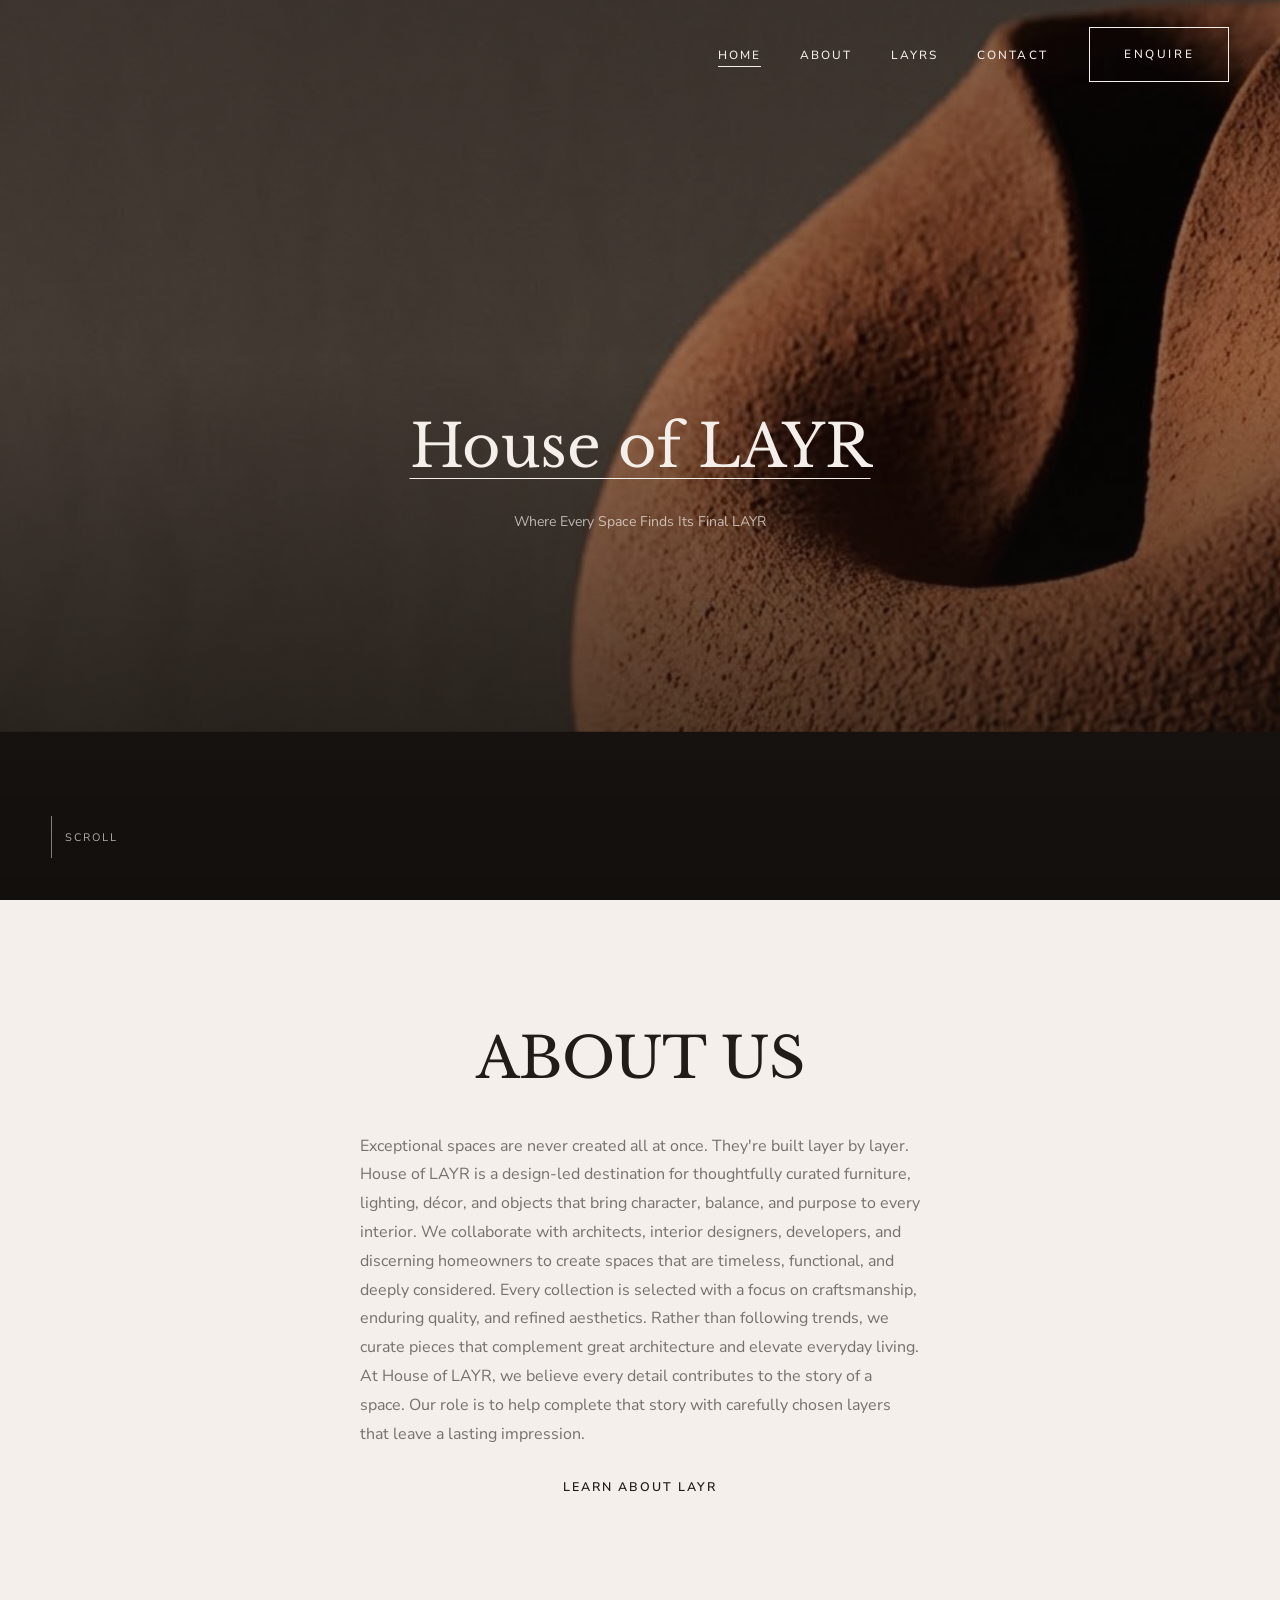
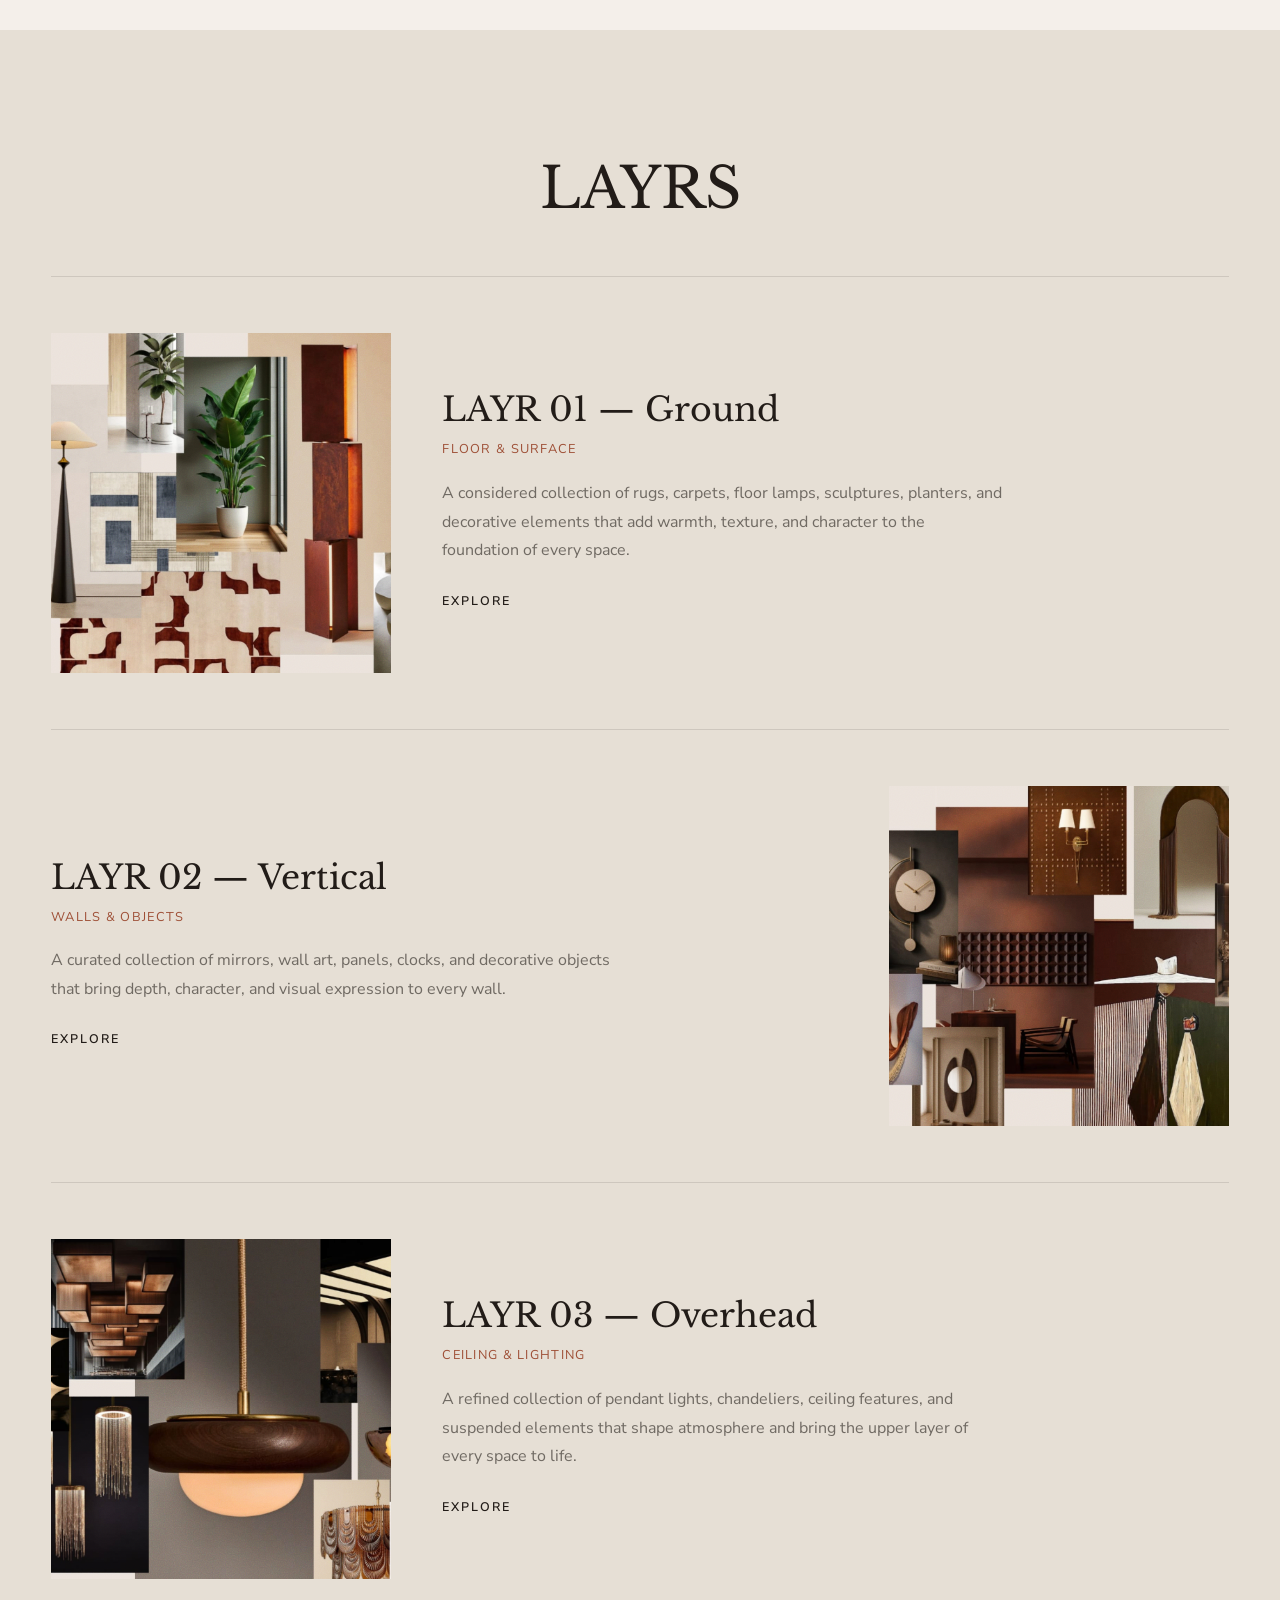
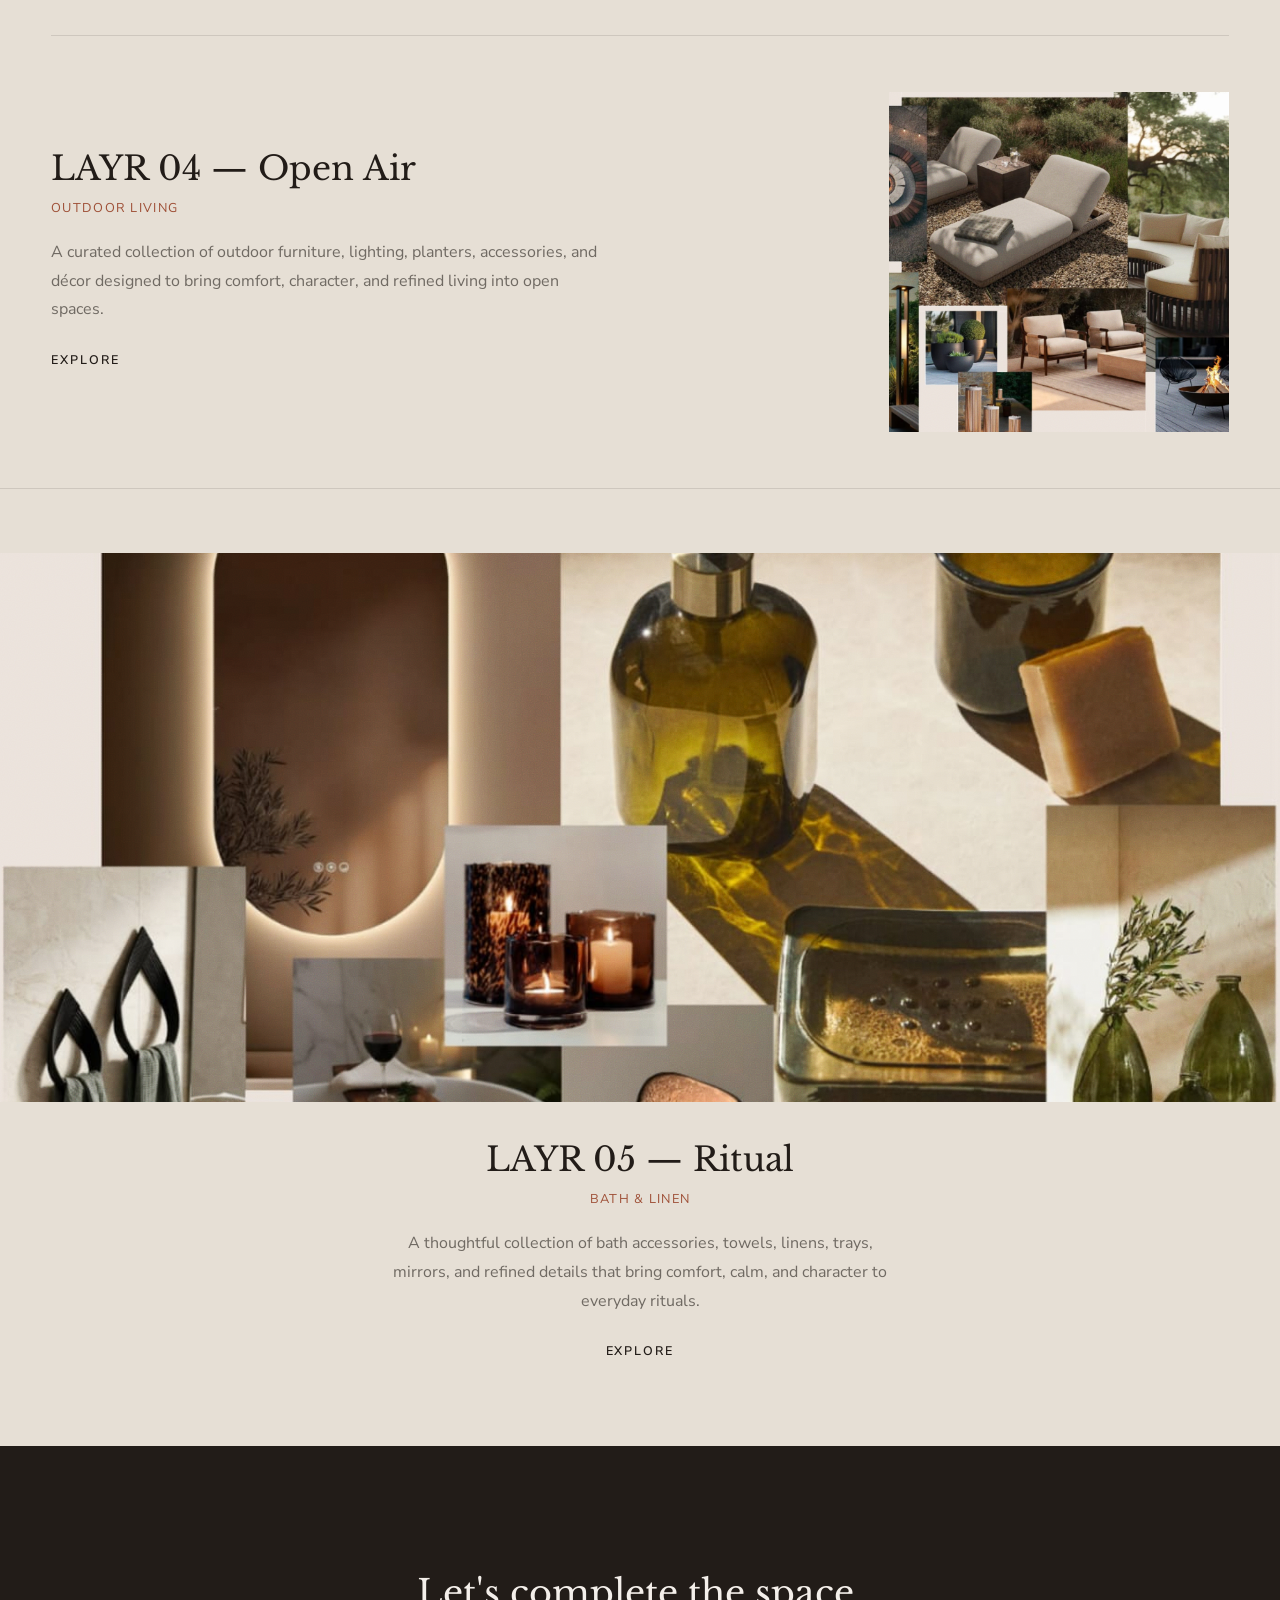
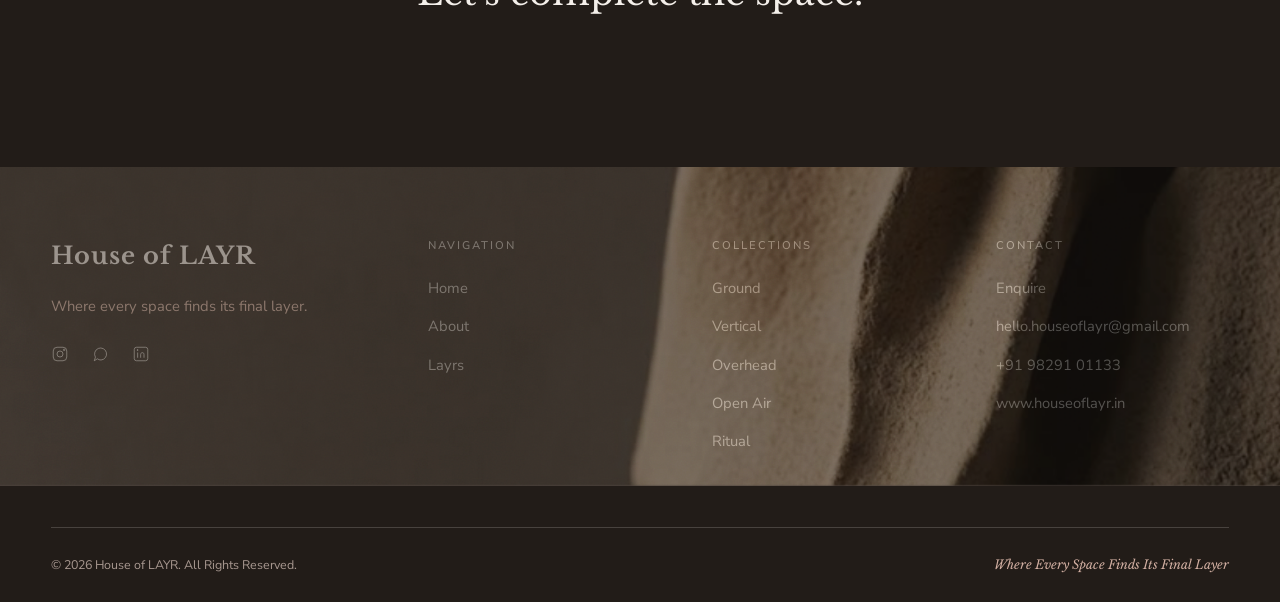
==== index.html @ 6730b27e "Add background photo to the closing CTA, shrink its heading Sets the new vase photo (closing.jpg) as" ====
<!doctype html>
<html lang="en">
<head>
<meta charset="UTF-8">
<meta name="viewport" content="width=device-width, initial-scale=1.0">
<title>House of LAYR — Where Every Space Finds Its Final Layer</title>
<meta name="description" content="House of LAYR is a design-led curation partner for architects, interior designers, developers and homeowners — curating furniture, lighting, décor and objects across five spatial layers.">
<link rel="icon" href="data:image/svg+xml,%3Csvg xmlns='http://www.w3.org/2000/svg' viewBox='0 0 32 32'%3E%3Crect width='32' height='32' fill='%23221C18'/%3E%3Ctext x='16' y='22' font-family='Georgia,serif' font-size='18' fill='%23F4EFEA' text-anchor='middle'%3EL%3C/text%3E%3C/svg%3E">
<link rel="stylesheet" href="css/style.css">
</head>
<body class="preloading">

<!-- ============================= PRELOADER ============================= -->
<div class="preloader" aria-hidden="true">
  <span class="preloader__brand">House of LAYR</span>
</div>

<!-- ============================= HEADER ============================= -->
<header class="site-header theme-on-dark">
  <div class="wrap">
    <nav class="nav-main">
      <ul class="nav-links">
        <li><a href="index.html" class="is-active">Home</a></li>
        <li><a href="about.html">About</a></li>
        <li><a href="collections.html">Layrs</a></li>
        <li><a href="contact.html">Contact</a></li>
      </ul>
      <div class="nav-cta">
        <a href="contact.html" class="btn btn--dark"><span>Enquire</span></a>
        <button class="hamburger" aria-label="Open menu" aria-expanded="false">
          <span></span><span></span><span></span>
        </button>
      </div>
    </nav>
  </div>
</header>

<!-- ============================= MOBILE NAV ============================= -->
<div class="mobile-nav">
  <div class="wrap">
    <a href="index.html" class="brand">House of LAYR</a>
    <button class="hamburger mobile-nav__close" aria-label="Close menu"><span style="transform:rotate(45deg) translate(2px,2px)"></span><span style="transform:rotate(-45deg) translate(2px,-2px)"></span></button>
  </div>
  <nav class="mobile-nav__links">
    <a href="index.html">Home</a>
    <a href="about.html">About</a>
    <a href="collections.html">Layrs</a>
    <a href="contact.html">Contact</a>
  </nav>
  <div class="mobile-nav__foot">
    <a href="contact.html" class="btn btn--light"><span>Enquire</span></a>
    <p class="mobile-nav__meta">hello.houseoflayr@gmail.com<br>+91 98291 01133</p>
  </div>
</div>

<main>

  <!-- ============================= HERO ============================= -->
  <section class="hero" style="position:relative;min-height:100vh;display:flex;align-items:center;overflow:hidden;background:var(--charcoal);">
    <div class="media tone-hero" data-parallax="0.15" style="position:absolute;inset:0;">
      <div class="media__surface" style="background-image:url('img/hero.jpg');background-size:cover;background-position:center top;"></div>
      <div class="media__grain"></div>
    </div>
    <div style="position:absolute;inset:0;background:linear-gradient(180deg,rgba(15,12,10,.35) 0%,rgba(15,12,10,.25) 40%,rgba(15,12,10,.78) 100%);"></div>

    <div class="wrap" style="position:relative;z-index:2;padding-top:7rem;padding-bottom:4rem;width:100%;text-align:center;">
      <h1 class="reveal" style="color:var(--ivory);max-width:20ch;margin-left:auto;margin-right:auto;text-decoration:underline;text-underline-offset:.18em;text-decoration-thickness:1px;">House of LAYR</h1>
      <p class="lede reveal hero-tagline" style="color:var(--ivory-70);margin-top:2rem;margin-left:auto;margin-right:auto;">Where Every Space Finds Its Final LAYR</p>
    </div>

    <div class="scroll-cue"><span class="scroll-cue__line"></span>Scroll</div>
  </section>

  <!-- ============================= INTRODUCTION ============================= -->
  <section class="section">
    <div class="wrap">
      <h2 class="reveal center" style="margin-bottom:2.6rem;">ABOUT US</h2>
      <div class="max-56 mx-auto">
        <p class="reveal">Exceptional spaces are never created all at once. They're built layer by layer. House of LAYR is a design-led destination for thoughtfully curated furniture, lighting, décor, and objects that bring character, balance, and purpose to every interior. We collaborate with architects, interior designers, developers, and discerning homeowners to create spaces that are timeless, functional, and deeply considered. Every collection is selected with a focus on craftsmanship, enduring quality, and refined aesthetics. Rather than following trends, we curate pieces that complement great architecture and elevate everyday living. At House of LAYR, we believe every detail contributes to the story of a space. Our role is to help complete that story with carefully chosen layers that leave a lasting impression.</p>
        <div class="reveal center" style="margin-top:1.6rem;">
          <a href="about.html" class="text-link">Learn About LAYR</a>
        </div>
      </div>
    </div>
  </section>

  <!-- ============================= THE LAYR SYSTEM ============================= -->
  <section class="section section--beige" style="padding-bottom:0;">
    <div class="wrap">
      <h2 class="reveal center" style="margin-bottom:3.5rem;">LAYRS</h2>

      <a href="collections.html#ground" class="layr-row reveal" style="display:grid;">
        <div class="layr-row__media">
          <div class="media ratio-1-1"><div class="media__surface" style="background-image:url('img/layr1.jpeg');background-size:cover;background-position:center;"></div><div class="media__grain"></div></div>
        </div>
        <div class="layr-row__content">
          <h3>LAYR 01 — Ground</h3>
          <p style="margin-top:.5rem;font-size:.8rem;letter-spacing:.1em;text-transform:uppercase;color:var(--clay-deep);">Floor &amp; Surface</p>
          <p class="max-56" style="margin-top:1.1rem;">A considered collection of rugs, carpets, floor lamps, sculptures, planters, and decorative elements that add warmth, texture, and character to the foundation of every space.</p>
          <span class="text-link" style="margin-top:1.6rem;width:fit-content;">Explore</span>
        </div>
      </a>

      <a href="collections.html#vertical" class="layr-row layr-row--reverse reveal" style="display:grid;">
        <div class="layr-row__media">
          <div class="media ratio-1-1"><div class="media__surface" style="background-image:url('img/layr2.jpeg');background-size:cover;background-position:center;"></div><div class="media__grain"></div></div>
        </div>
        <div class="layr-row__content">
          <h3>LAYR 02 — Vertical</h3>
          <p style="margin-top:.5rem;font-size:.8rem;letter-spacing:.1em;text-transform:uppercase;color:var(--clay-deep);">Walls &amp; Objects</p>
          <p class="max-56" style="margin-top:1.1rem;">A curated collection of mirrors, wall art, panels, clocks, and decorative objects that bring depth, character, and visual expression to every wall.</p>
          <span class="text-link" style="margin-top:1.6rem;width:fit-content;">Explore</span>
        </div>
      </a>

      <a href="collections.html#overhead" class="layr-row reveal" style="display:grid;">
        <div class="layr-row__media">
          <div class="media ratio-1-1"><div class="media__surface" style="background-image:url('img/layr3.jpeg');background-size:cover;background-position:center;"></div><div class="media__grain"></div></div>
        </div>
        <div class="layr-row__content">
          <h3>LAYR 03 — Overhead</h3>
          <p style="margin-top:.5rem;font-size:.8rem;letter-spacing:.1em;text-transform:uppercase;color:var(--clay-deep);">Ceiling &amp; Lighting</p>
          <p class="max-56" style="margin-top:1.1rem;">A refined collection of pendant lights, chandeliers, ceiling features, and suspended elements that shape atmosphere and bring the upper layer of every space to life.</p>
          <span class="text-link" style="margin-top:1.6rem;width:fit-content;">Explore</span>
        </div>
      </a>

      <a href="collections.html#openair" class="layr-row layr-row--reverse reveal" style="display:grid;">
        <div class="layr-row__media">
          <div class="media ratio-1-1"><div class="media__surface" style="background-image:url('img/layr4.jpeg');background-size:cover;background-position:center;"></div><div class="media__grain"></div></div>
        </div>
        <div class="layr-row__content">
          <h3>LAYR 04 — Open Air</h3>
          <p style="margin-top:.5rem;font-size:.8rem;letter-spacing:.1em;text-transform:uppercase;color:var(--clay-deep);">Outdoor Living</p>
          <p class="max-56" style="margin-top:1.1rem;">A curated collection of outdoor furniture, lighting, planters, accessories, and décor designed to bring comfort, character, and refined living into open spaces.</p>
          <span class="text-link" style="margin-top:1.6rem;width:fit-content;">Explore</span>
        </div>
      </a>
    </div>

    <div class="wrap" style="padding:4rem 0 5rem;border-top:var(--hairline);">
      <!-- LAYR 05 -->
      <a href="collections.html#ritual" class="reveal" style="display:block;">
        <div class="media ratio-21-9"><div class="media__surface" style="background-image:url('img/layr5.jpeg');background-size:cover;background-position:center;"></div><div class="media__grain"></div></div>
        <div class="center mx-auto" style="max-width:52ch;margin-top:2.4rem;">
          <h3>LAYR 05 — Ritual</h3>
          <p style="margin-top:.5rem;font-size:.8rem;letter-spacing:.1em;text-transform:uppercase;color:var(--clay-deep);">Bath &amp; Linen</p>
          <p style="margin-top:1.1rem;">A thoughtful collection of bath accessories, towels, linens, trays, mirrors, and refined details that bring comfort, calm, and character to everyday rituals.</p>
          <span class="text-link" style="margin-top:1.6rem;display:inline-block;">Explore</span>
        </div>
      </a>
    </div>
  </section>

  <!-- ============================= CLOSING CTA ============================= -->
  <section class="section section--dark" style="text-align:center;">
    <div class="media" data-parallax="0.08" style="position:absolute;inset:0;opacity:.55;"><div class="media__surface" style="background-image:url('img/closing.jpg');background-size:cover;background-position:center;"></div><div class="media__grain"></div></div>
    <div class="wrap" style="position:relative;z-index:1;">
      <h2 class="reveal center mx-auto" style="max-width:18ch;font-size:clamp(1.5rem,2.8vw,2.2rem);">Let's complete the space.</h2>
    </div>
  </section>

</main>

<!-- ============================= FOOTER ============================= -->
<footer class="site-footer">
  <div class="wrap">
    <div class="footer-top">
      <div class="footer-brand">
        <a href="index.html" class="brand">House of LAYR</a>
        <p>Where every space finds its final layer.</p>
        <div class="footer-social" style="margin-top:1.6rem;">
          <a href="https://instagram.com" target="_blank" rel="noopener" aria-label="Instagram" class="icon-link"><svg width="18" height="18" viewBox="0 0 24 24" fill="none" stroke="currentColor" stroke-width="1.3"><rect x="3" y="3" width="18" height="18" rx="5"/><circle cx="12" cy="12" r="4"/><circle cx="17.5" cy="6.5" r="1"/></svg></a>
          <a href="https://wa.me/919829101133" target="_blank" rel="noopener" aria-label="WhatsApp" class="icon-link"><svg width="18" height="18" viewBox="0 0 24 24" fill="none" stroke="currentColor" stroke-width="1.3"><path d="M3 21l1.6-4.8A8 8 0 1112 20a8 8 0 01-4.8-1.6L3 21z"/></svg></a>
          <a href="https://linkedin.com" target="_blank" rel="noopener" aria-label="LinkedIn" class="icon-link"><svg width="18" height="18" viewBox="0 0 24 24" fill="none" stroke="currentColor" stroke-width="1.3"><rect x="3" y="3" width="18" height="18" rx="3"/><line x1="7.5" y1="10" x2="7.5" y2="17"/><circle cx="7.5" cy="6.7" r="0.6" fill="currentColor"/><path d="M11.5 17v-4.2c0-1.6 1-2.6 2.4-2.6 1.4 0 2.1 1 2.1 2.6V17"/></svg></a>
        </div>
      </div>
      <div class="footer-col">
        <h4>Navigation</h4>
        <ul>
          <li><a href="index.html">Home</a></li>
          <li><a href="about.html">About</a></li>
          <li><a href="collections.html">Layrs</a></li>
        </ul>
      </div>
      <div class="footer-col">
        <h4>Collections</h4>
        <ul>
          <li><a href="collections.html#ground">Ground</a></li>
          <li><a href="collections.html#vertical">Vertical</a></li>
          <li><a href="collections.html#overhead">Overhead</a></li>
          <li><a href="collections.html#openair">Open Air</a></li>
          <li><a href="collections.html#ritual">Ritual</a></li>
        </ul>
      </div>
      <div class="footer-col">
        <h4>Contact</h4>
        <ul>
          <li><a href="contact.html">Enquire</a></li>
          <li><a href="mailto:hello.houseoflayr@gmail.com">hello.houseoflayr@gmail.com</a></li>
          <li><a href="tel:+919829101133">+91 98291 01133</a></li>
          <li><a href="https://www.houseoflayr.in" target="_blank" rel="noopener">www.houseoflayr.in</a></li>
        </ul>
      </div>
    </div>
    <div class="footer-bottom">
      <span>© <span data-year></span> House of LAYR. All Rights Reserved.</span>
      <span class="tagline">Where Every Space Finds Its Final Layer</span>
    </div>
  </div>
</footer>

<script src="js/main.js"></script>
</body>
</html>
---- css/style.css ----
/* ==========================================================================
   HOUSE OF LAYR — Design System
   Where Every Space Finds Its Final Layer
   ========================================================================== */

@import url('https://fonts.googleapis.com/css2?family=Libre+Baskerville:ital,wght@0,400;0,700;1,400&family=Nunito+Sans:ital,wght@0,400;0,600;0,700;0,800;1,400&display=swap');

:root{
  /* ---- Brand primitives (House of LAYR palette) ---- */
  --alabaster:    #F4EFEA;  /* Primary Background */
  --parchment:    #E6DFD5;  /* Secondary Background */
  --espresso:     #221C18;  /* Primary Text / Dark Accent */
  --terracotta:   #9E4F36;  /* Primary Brand Accent */
  --chestnut:     #4A2E23;  /* Secondary Brand Accent */
  --olive-accent: #5B5F45;  /* Supporting Accent */

  /* ---- Palette (warm, restrained, editorial) ---- */
  /* Legacy/system tokens mapped onto the brand primitives above */
  --ivory:        var(--alabaster);
  --ivory-deep:   var(--parchment);
  --paper:        var(--parchment);
  --beige:        var(--parchment);
  --sand:         #D2AFA2;
  --stone:        #A89890;
  --olive:        var(--olive-accent);
  --clay:         var(--chestnut);
  --clay-deep:    var(--terracotta);
  --charcoal:     var(--espresso);
  --charcoal-soft:#2C2420;
  --charcoal-06:  rgba(34,28,24,0.06);
  --charcoal-12:  rgba(34,28,24,0.12);
  --charcoal-30:  rgba(34,28,24,0.30);
  --charcoal-60:  rgba(34,28,24,0.60);
  --ivory-70:     rgba(244,239,234,0.70);
  --ivory-40:     rgba(244,239,234,0.40);

  /* ---- Type ---- */
  --font-serif: 'Libre Baskerville', Georgia, 'Iowan Old Style', 'Times New Roman', serif;
  --font-sans: 'Nunito Sans', 'Helvetica Neue', Helvetica, Arial, sans-serif;

  /* ---- Motion ---- */
  --ease: cubic-bezier(.16,.8,.24,1);
  --ease-soft: cubic-bezier(.4,0,.2,1);
  --dur-s: .4s;
  --dur-m: .8s;
  --dur-l: 1.3s;

  /* ---- Layout ---- */
  --container: 1440px;
  --gutter: clamp(1.5rem, 4vw, 4rem);
  --section-pad: clamp(5.5rem, 10vw, 11rem);
  --hairline: 1px solid var(--charcoal-12);
  --hairline-light: 1px solid rgba(244,239,234,0.18);
}

/* ---------------------------------------------------------------------- */
/* Reset                                                                   */
/* ---------------------------------------------------------------------- */
*, *::before, *::after{ box-sizing: border-box; }
html{ scroll-behavior: smooth; }
@media (prefers-reduced-motion: reduce){
  html{ scroll-behavior: auto; }
  *, *::before, *::after{ animation-duration: .01ms !important; animation-iteration-count: 1 !important; transition-duration: .01ms !important; scroll-behavior: auto !important; }
}
body, h1, h2, h3, h4, p, figure, blockquote{ margin: 0; }
ul, ol{ margin: 0; padding: 0; list-style: none; }
img, svg{ display: block; max-width: 100%; }
a{ color: inherit; text-decoration: none; }
button{ font: inherit; color: inherit; background: none; border: none; cursor: pointer; }
input, textarea, select{ font: inherit; color: inherit; }
h1,h2,h3,h4{ font-weight: 400; }

body{
  font-family: var(--font-sans);
  background: var(--ivory);
  color: var(--charcoal);
  font-size: 16px;
  line-height: 1.6;
  -webkit-font-smoothing: antialiased;
  -moz-osx-font-smoothing: grayscale;
  overflow-x: hidden;
}

/* ---------------------------------------------------------------------- */
/* Typography                                                              */
/* ---------------------------------------------------------------------- */
h1, .h1{
  font-family: var(--font-serif);
  font-weight: 400;
  font-size: clamp(2.25rem, 4.6vw, 4.4rem);
  line-height: 1.08;
  letter-spacing: 0;
}
h2, .h2{
  font-family: var(--font-serif);
  font-weight: 400;
  font-size: clamp(2.1rem, 4.4vw, 3.6rem);
  line-height: 1.1;
  letter-spacing: 0;
}
h3, .h3{
  font-family: var(--font-serif);
  font-weight: 400;
  font-size: clamp(1.5rem, 2.6vw, 2.1rem);
  line-height: 1.2;
}
h4, .h4{
  font-family: var(--font-sans);
  font-weight: 500;
  font-size: 1rem;
  letter-spacing: 0.06em;
  text-transform: uppercase;
}
p{ font-size: 1rem; line-height: 1.8; color: var(--charcoal-60); }
.lede{ font-size: clamp(1.1rem, 1.6vw, 1.4rem); line-height: 1.65; color: var(--charcoal-60); font-weight: 400; }
.hero-tagline{ font-size: clamp(.8rem, 1.6vw, 1.05rem); white-space: nowrap; }
.serif-italic{ font-family: var(--font-serif); font-style: italic; font-weight: 400; }

.eyebrow{
  display: inline-flex;
  align-items: center;
  gap: 0.85rem;
  font-family: var(--font-sans);
  font-size: 0.72rem;
  font-weight: 500;
  letter-spacing: 0.28em;
  text-transform: uppercase;
  color: var(--clay-deep);
}
.eyebrow::before{
  content: '';
  width: 28px;
  height: 1px;
  background: currentColor;
  display: inline-block;
}
.eyebrow--light{ color: var(--sand); }

.index-num{
  font-family: var(--font-serif);
  font-style: italic;
  font-size: 1.05rem;
  color: var(--stone);
}

/* ---------------------------------------------------------------------- */
/* Layout utilities                                                        */
/* ---------------------------------------------------------------------- */
.wrap{ max-width: var(--container); margin: 0 auto; padding-left: var(--gutter); padding-right: var(--gutter); }
.section{ padding-top: var(--section-pad); padding-bottom: var(--section-pad); position: relative; }
.section--tight{ padding-top: calc(var(--section-pad) * .55); padding-bottom: calc(var(--section-pad) * .55); }
.section--dark{ background: var(--charcoal); color: var(--ivory-70); }
.section--dark h1, .section--dark h2, .section--dark h3{ color: var(--ivory); }
.section--beige{ background: var(--ivory-deep); }
.hairline{ border-top: var(--hairline); }
.hairline-light{ border-top: var(--hairline-light); }

.grid{ display: grid; gap: var(--gutter); }
.grid-2{ grid-template-columns: repeat(2, 1fr); }
.grid-3{ grid-template-columns: repeat(3, 1fr); }
.grid-4{ grid-template-columns: repeat(4, 1fr); }
.grid-12{ grid-template-columns: repeat(12, 1fr); }

.intro-grid{ display: grid; grid-template-columns: 5fr 7fr; gap: var(--gutter); }
.contact-grid{ display: grid; grid-template-columns: 7fr 4fr; gap: clamp(2rem, 6vw, 5rem); }

@media (max-width: 900px){
  .grid-2, .grid-3, .grid-4, .intro-grid{ grid-template-columns: 1fr; }
}
@media (max-width: 1080px){
  .contact-grid{ grid-template-columns: 1fr; }
}
@media (min-width: 901px) and (max-width: 1150px){
  .grid-4{ grid-template-columns: repeat(2, 1fr); row-gap: 3rem; }
}

.center{ text-align: center; }
.max-56{ max-width: 56ch; }
.max-42{ max-width: 42ch; }
.mx-auto{ margin-left: auto; margin-right: auto; }

/* ---------------------------------------------------------------------- */
/* Buttons & Links                                                         */
/* ---------------------------------------------------------------------- */
.btn{
  position: relative;
  display: inline-flex;
  align-items: center;
  gap: 0.85rem;
  padding: 1.05rem 2.1rem;
  font-family: var(--font-sans);
  font-size: 0.74rem;
  font-weight: 500;
  letter-spacing: 0.22em;
  text-transform: uppercase;
  border: 1px solid currentColor;
  overflow: hidden;
  white-space: nowrap;
  transition: color var(--dur-s) var(--ease-soft);
}
.btn::before{
  content: '';
  position: absolute;
  inset: 0;
  background: currentColor;
  transform: translateY(101%);
  transition: transform var(--dur-m) var(--ease);
  z-index: -1;
}
.btn span{ position: relative; z-index: 1; }
.btn svg{ position: relative; z-index: 1; width: 13px; height: 9px; transition: transform var(--dur-s) var(--ease-soft); }
.btn:hover::before{ transform: translateY(0); }
.btn:hover svg{ transform: translateX(4px); }

.btn--dark{ color: var(--charcoal); }
.btn--dark::before{ background: var(--charcoal); }
.btn--dark:hover{ color: var(--ivory); }

.btn--light{ color: var(--ivory); }
.btn--light::before{ background: var(--ivory); }
.btn--light:hover{ color: var(--charcoal); }

.btn--clay{ color: var(--clay-deep); border-color: var(--clay-deep); }
.btn--clay::before{ background: var(--clay-deep); }
.btn--clay:hover{ color: var(--ivory); }

.text-link{
  position: relative;
  display: inline-block;
  font-size: 0.78rem;
  font-weight: 600;
  letter-spacing: 0.16em;
  text-transform: uppercase;
  padding-bottom: 0.35rem;
  background-image: linear-gradient(currentColor, currentColor);
  background-position: 0 100%;
  background-repeat: no-repeat;
  background-size: 0% 1px;
  transition: background-size var(--dur-m) var(--ease);
}
.text-link:hover{ background-size: 100% 1px; }

.icon-link{ display: inline-flex; align-items: center; gap: .6rem; }
.icon-link svg{ transition: transform var(--dur-s) var(--ease-soft); }
.icon-link:hover svg{ transform: translate(3px,-3px); }

/* ---------------------------------------------------------------------- */
/* Navigation                                                               */
/* ---------------------------------------------------------------------- */
.site-header{
  position: fixed;
  top: 0; left: 0; right: 0;
  z-index: 200;
  padding: 1.7rem 0;
  color: var(--charcoal);
  transition: background var(--dur-m) var(--ease-soft), padding var(--dur-m) var(--ease-soft), border-color var(--dur-m) var(--ease-soft), color var(--dur-m) var(--ease-soft);
  border-bottom: 1px solid transparent;
}
.site-header.is-scrolled{
  background: var(--paper);
  padding: 1.1rem 0;
  border-color: var(--charcoal-12);
  color: var(--charcoal);
}
.site-header.theme-on-dark:not(.is-scrolled){ color: var(--ivory); }
.site-header .wrap{ display: flex; align-items: center; justify-content: flex-end; }

.brand{
  font-family: var(--font-serif);
  font-weight: 700;
  font-size: 1.5rem;
  letter-spacing: 0.04em;
  color: inherit;
  display: flex;
  align-items: baseline;
  gap: .5rem;
}

.site-header.theme-on-dark:not(.is-scrolled) .btn--dark{ color: var(--ivory); }
.site-header.theme-on-dark:not(.is-scrolled) .btn--dark::before{ background: var(--ivory); }
.site-header.theme-on-dark:not(.is-scrolled) .btn--dark:hover{ color: var(--charcoal); }

.nav-main{ display: flex; align-items: center; gap: 2.6rem; }
.nav-links{ display: flex; align-items: center; gap: 2.4rem; }
.nav-links a{
  position: relative;
  font-size: 0.74rem;
  font-weight: 500;
  letter-spacing: 0.18em;
  text-transform: uppercase;
  padding-bottom: 4px;
  background-image: linear-gradient(currentColor, currentColor);
  background-position: 0 100%;
  background-repeat: no-repeat;
  background-size: 0% 1px;
  transition: background-size var(--dur-m) var(--ease);
}
.nav-links a:hover, .nav-links a.is-active{ background-size: 100% 1px; }

.nav-cta{ display: flex; align-items: center; gap: 1.6rem; }
.hamburger{ display: none; flex-direction: column; gap: 6px; padding: 6px; }
.hamburger span{ width: 24px; height: 1px; background: currentColor; transition: transform var(--dur-s) var(--ease), opacity var(--dur-s) var(--ease); }

/* Mobile nav overlay */
.mobile-nav{
  position: fixed; inset: 0; z-index: 300;
  background: var(--charcoal);
  color: var(--ivory);
  display: flex; flex-direction: column; justify-content: space-between;
  padding: 1.7rem 0 2.5rem;
  transform: translateY(-100%);
  visibility: hidden;
  opacity: 0;
  pointer-events: none;
  transition: transform .65s var(--ease), visibility 0s linear .65s, opacity .3s linear .35s;
}
.mobile-nav.is-open{
  transform: translateY(0);
  visibility: visible;
  opacity: 1;
  pointer-events: auto;
  transition: transform .65s var(--ease), visibility 0s linear 0s, opacity .3s linear 0s;
}
.mobile-nav .wrap{ display:flex; align-items:center; justify-content:space-between; width: 100%; }
.mobile-nav__links{ display: flex; flex-direction: column; gap: 1.1rem; padding: 0 var(--gutter); margin-top: 2rem; }
.mobile-nav__links a{ font-family: var(--font-serif); font-size: clamp(2.2rem, 9vw, 3rem); color: var(--ivory); opacity: 0; transform: translateY(16px); transition: opacity .6s var(--ease), transform .6s var(--ease); }
.mobile-nav.is-open .mobile-nav__links a{ opacity: 1; transform: translateY(0); }
.mobile-nav__links a:nth-child(1){ transition-delay: .08s; }
.mobile-nav__links a:nth-child(2){ transition-delay: .14s; }
.mobile-nav__links a:nth-child(3){ transition-delay: .2s; }
.mobile-nav__links a:nth-child(4){ transition-delay: .26s; }
.mobile-nav__links a:nth-child(5){ transition-delay: .32s; }
.mobile-nav__foot{ padding: 0 var(--gutter); display: flex; flex-direction: column; gap: 1.3rem; }
.mobile-nav__foot .btn{ align-self: flex-start; }
.mobile-nav__meta{ font-size: .78rem; color: var(--ivory-70); letter-spacing: .04em; }
body.nav-open{ overflow: hidden; }

@media (max-width: 900px){
  .nav-links, .nav-cta .btn{ display: none; }
  .hamburger{ display: flex; }
  .nav-cta{ gap: 0; }
}

/* ---------------------------------------------------------------------- */
/* Media / Image Placeholder System                                        */
/* ---------------------------------------------------------------------- */
.media{
  position: relative;
  overflow: hidden;
  background: var(--stone);
  isolation: isolate;
}
.media__surface{
  position: absolute;
  inset: -8%;
  transition: transform 1.8s var(--ease);
  background-repeat: no-repeat;
}
.media__grain{
  position: absolute; inset: 0;
  opacity: .5;
  mix-blend-mode: overlay;
  background-image: url("data:image/svg+xml,%3Csvg xmlns='http://www.w3.org/2000/svg' width='120' height='120'%3E%3Cfilter id='n'%3E%3CfeTurbulence type='fractalNoise' baseFrequency='0.85' numOctaves='2' stitchTiles='stitch'/%3E%3C/filter%3E%3Crect width='100%25' height='100%25' filter='url(%23n)' opacity='0.35'/%3E%3C/svg%3E");
}
/* .media__frame retained in markup for backward compatibility but drawn as nothing — corner brackets read as decorative clutter against the restrained editorial direction */
.media__frame{ display: none; }
.media__tag{
  position: absolute; left: 18px; bottom: 18px;
  font-size: .66rem;
  font-weight: 500;
  letter-spacing: .16em;
  text-transform: uppercase;
  color: rgba(244,239,234,.88);
  max-width: 70%;
}
.media:hover .media__surface{ transform: scale(1.035); }

/* tonal gradients standing in for photography */
.tone-ground   .media__surface{ background: radial-gradient(120% 140% at 20% 15%, #b5754f 0%, #8f5233 42%, #4a2e23 100%); }
.tone-vertical .media__surface{ background: radial-gradient(120% 140% at 80% 10%, #4a423c 0%, #2c2620 48%, #17120e 100%); }
.tone-overhead .media__surface{ background: radial-gradient(130% 150% at 50% 0%, #c9835a 0%, #a35c3a 45%, #4a2e23 100%); }
.tone-openair  .media__surface{ background: radial-gradient(120% 140% at 25% 90%, #7c8060 0%, #5b5f45 46%, #363a28 100%); }
.tone-ritual   .media__surface{ background: radial-gradient(120% 140% at 75% 20%, #ece4d8 0%, #d9c9b8 46%, #b89e8800 100%), linear-gradient(160deg,#e6dfd5,#c9a084); }
.tone-clay     .media__surface{ background: radial-gradient(120% 140% at 30% 20%, #b5714c 0%, #9e4f36 45%, #4a2e23 100%); }
.tone-stone    .media__surface{ background: radial-gradient(120% 140% at 70% 80%, #b3a49a 0%, #a89890 45%, #6f6058 100%); }
.tone-charcoal .media__surface{ background: radial-gradient(120% 140% at 50% 20%, #3a2f28 0%, #251e19 55%, #100d0a 100%); }
.tone-hero     .media__surface{ background: radial-gradient(140% 120% at 50% 30%, #3a332d 0%, #221c18 55%, #100d0a 100%); }

.ratio-1-1{ aspect-ratio: 1/1; }
.ratio-4-5{ aspect-ratio: 4/5; }
.ratio-3-4{ aspect-ratio: 3/4; }
.ratio-16-10{ aspect-ratio: 16/10; }
.ratio-16-9{ aspect-ratio: 16/9; }
.ratio-21-9{ aspect-ratio: 21/9; }

/* ---------------------------------------------------------------------- */
/* Reveal animation                                                         */
/* ---------------------------------------------------------------------- */
.reveal{
  opacity: 0;
  transform: translateY(28px);
  transition: opacity 1s var(--ease), transform 1s var(--ease);
}
.reveal.is-visible{ opacity: 1; transform: translateY(0); }
.reveal-line{ overflow: hidden; }
.reveal-line span{ display: inline-block; transform: translateY(110%); transition: transform 1s var(--ease); }
.reveal-line.is-visible span{ transform: translateY(0); }

[data-stagger] .reveal:nth-child(1){ transition-delay: .05s; }
[data-stagger] .reveal:nth-child(2){ transition-delay: .15s; }
[data-stagger] .reveal:nth-child(3){ transition-delay: .25s; }
[data-stagger] .reveal:nth-child(4){ transition-delay: .35s; }
[data-stagger] .reveal:nth-child(5){ transition-delay: .45s; }

/* ---------------------------------------------------------------------- */
/* LAYR panels (Home + Collections)                                        */
/* ---------------------------------------------------------------------- */
.layr-panel{ display: grid; grid-template-columns: 1fr 1fr; border-top: var(--hairline); }
.layr-panel:last-of-type{ border-bottom: var(--hairline); }
.layr-panel__content{ display: flex; flex-direction: column; justify-content: center; padding: 4.5rem var(--gutter); }
.layr-panel--reverse .layr-panel__content{ order: 2; }
.layr-panel--reverse .layr-panel__media{ order: 1; }
@media (max-width: 900px){
  .layr-panel{ grid-template-columns: 1fr; }
  .layr-panel__content{ order: 2; padding: 2.6rem var(--gutter) 3rem; }
  .layr-panel__media{ order: 1; }
}

/* Smaller-photo variant: photo takes a minority (fixed-cap) column, text takes the rest */
.layr-row{ display: grid; grid-template-columns: minmax(0,340px) 1fr; gap: var(--gutter); align-items: center; padding: 3.5rem 0; border-top: var(--hairline); }
.layr-row__media{ order: 1; }
.layr-row__content{ order: 2; }
.layr-row--reverse{ grid-template-columns: 1fr minmax(0,340px); }
.layr-row--reverse .layr-row__media{ order: 2; }
.layr-row--reverse .layr-row__content{ order: 1; }
@media (max-width: 900px){
  .layr-row, .layr-row--reverse{ grid-template-columns: 1fr; padding: 2.6rem 0; }
  .layr-row__media{ order: 1 !important; }
  .layr-row__content{ order: 2 !important; }
}

/* ---------------------------------------------------------------------- */
/* Collection blocks (Collections page)                                    */
/* ---------------------------------------------------------------------- */
.collection-block{
  display: flex;
  min-height: 94vh;
  border-top: var(--hairline);
}
.collection-block:last-of-type{ border-bottom: var(--hairline); }
.collection-block--reverse{ flex-direction: row-reverse; }
.collection-block__media{ flex: 0 0 60%; position: relative; }
.collection-block__content{
  flex: 1;
  display: flex;
  flex-direction: column;
  justify-content: center;
  padding: 4rem clamp(2rem, 5vw, 5rem);
  background: var(--paper);
}
.collection-block__content .index-num{ font-size: 1.3rem; }
.collection-block__items{ margin-top: 2rem; display: flex; flex-direction: column; gap: .55rem; }
.collection-block__items span{ font-size: .88rem; color: var(--charcoal-60); }
@media (max-width: 1080px){
  .collection-block, .collection-block--reverse{ flex-direction: column; min-height: 0; }
  .collection-block__media{ flex-basis: auto; }
  .collection-block__media .media{ aspect-ratio: 4/3; }
  .collection-block__content{ padding: 3rem var(--gutter); }
}

/* ---------------------------------------------------------------------- */
/* Process steps (Approach page)                                           */
/* ---------------------------------------------------------------------- */
.process-step{
  display: grid;
  grid-template-columns: 140px 1fr 1fr;
  gap: var(--gutter);
  padding: 3.4rem 0;
  border-top: var(--hairline);
  align-items: center;
}
.process-step:last-of-type{ border-bottom: var(--hairline); }
.process-step__num{ font-family: var(--font-serif); font-style: italic; font-size: 2.4rem; color: var(--sand); }
.process-step__media{ aspect-ratio: 5/4; }
@media (max-width: 900px){
  .process-step{ grid-template-columns: 1fr; gap: 1.4rem; padding: 2.6rem 0; }
  .process-step__media{ order: -1; aspect-ratio: 16/9; }
}

/* ---------------------------------------------------------------------- */
/* Footer                                                                   */
/* ---------------------------------------------------------------------- */
.site-footer{ background: var(--charcoal); color: var(--ivory-70); padding-top: 6rem; }
.footer-top{ display: grid; grid-template-columns: 1.4fr 1fr 1fr 1fr; gap: var(--gutter); padding-bottom: 4.5rem; }
.footer-brand .brand{ color: var(--ivory); font-size: 1.5rem; margin-bottom: 1.1rem; }
.footer-brand p{ color: var(--sand); max-width: 30ch; font-size: .92rem; }
.footer-col h4{ color: var(--ivory-70); font-size: .7rem; letter-spacing: .18em; margin-bottom: 1.3rem; }
.footer-col ul{ display: flex; flex-direction: column; gap: .8rem; }
.footer-col a{ font-size: .92rem; color: var(--ivory-70); transition: color var(--dur-s); }
.footer-col a:hover{ color: var(--ivory); }
.footer-social{ display: flex; gap: 1.4rem; margin-top: .5rem; }
.footer-bottom{
  border-top: var(--hairline-light);
  padding: 1.7rem 0;
  display: flex; align-items: center; justify-content: space-between;
  font-size: .78rem; color: var(--stone);
}
.footer-bottom .tagline{ font-family: var(--font-serif); font-style: italic; color: var(--sand); }

/* ---------------------------------------------------------------------- */
/* Forms (Contact page)                                                     */
/* ---------------------------------------------------------------------- */
.field{ position: relative; margin-bottom: 2.1rem; }
.field label{
  display: block;
  font-size: .7rem;
  font-weight: 600;
  letter-spacing: .16em;
  text-transform: uppercase;
  color: var(--charcoal-60);
  margin-bottom: .7rem;
}
.field input, .field select, .field textarea{
  width: 100%;
  background: transparent;
  border: none;
  border-bottom: 1px solid var(--charcoal-30);
  padding: .6rem 0;
  font-size: 1.02rem;
  font-family: var(--font-sans);
  color: var(--charcoal);
  transition: border-color var(--dur-s);
}
.field select{ appearance: none; -webkit-appearance:none; background-image: url("data:image/svg+xml,%3Csvg xmlns='http://www.w3.org/2000/svg' width='12' height='8'%3E%3Cpath d='M1 1l5 5 5-5' stroke='%23221C18' stroke-width='1.2' fill='none'/%3E%3C/svg%3E"); background-repeat: no-repeat; background-position: right 4px center; }
.field textarea{ resize: vertical; min-height: 110px; }
.field input:focus, .field select:focus, .field textarea:focus{ outline: none; border-color: var(--charcoal); }
.field input::placeholder, .field textarea::placeholder{ color: var(--charcoal-30); }
.radio-group{ display: flex; flex-wrap: wrap; gap: .7rem; }
.radio-chip{
  border: 1px solid var(--charcoal-30);
  padding: .65rem 1.2rem;
  font-size: .76rem;
  letter-spacing: .1em;
  text-transform: uppercase;
  cursor: pointer;
  transition: all var(--dur-s);
}
.radio-chip input{ display: none; }
.radio-chip:has(input:checked){ background: var(--charcoal); color: var(--ivory); border-color: var(--charcoal); }

.form-status{ margin-top: 1.5rem; font-size: .9rem; color: var(--clay-deep); display: none; }
.form-status.is-visible{ display: block; }

/* ---------------------------------------------------------------------- */
/* Misc components                                                         */
/* ---------------------------------------------------------------------- */
.divider{ height: 1px; background: var(--charcoal-12); border: none; margin: 0; }
.tag-list{ display: flex; flex-wrap: wrap; gap: .6rem; }
.tag{ font-size: .68rem; letter-spacing: .12em; text-transform: uppercase; padding: .5rem 1rem; border: 1px solid var(--charcoal-12); color: var(--charcoal-60); }

.scroll-cue{
  position: absolute; bottom: 2.6rem; left: var(--gutter);
  display: flex; align-items: center; gap: .8rem;
  font-size: .68rem; letter-spacing: .18em; text-transform: uppercase;
  color: var(--ivory-70);
}
.scroll-cue__line{ width: 1px; height: 42px; background: rgba(244,239,234,.5); position: relative; overflow: hidden; }
.scroll-cue__line::after{ content:''; position:absolute; top:-100%; left:0; width:100%; height:100%; background: var(--ivory); animation: scrollcue 2.2s var(--ease-soft) infinite; }
@keyframes scrollcue{ to{ top: 100%; } }

@media (max-width: 1080px){
  .footer-top{ grid-template-columns: 1fr 1fr; row-gap: 3rem; }
  .footer-brand{ grid-column: 1 / -1; }
}
@media (max-width: 640px){
  .footer-top{ grid-template-columns: 1fr; }
  .footer-bottom{ flex-direction: column; gap: .6rem; align-items: flex-start; }
}

/* ---------------------------------------------------------------------- */
/* Preloader                                                                */
/* ---------------------------------------------------------------------- */
.preloader{
  position: fixed; inset: 0; z-index: 500;
  display: flex; align-items: center; justify-content: center;
  background: var(--charcoal);
  transition: opacity .8s var(--ease-soft), visibility 0s linear .8s;
}
.preloader__brand{
  font-family: var(--font-serif);
  font-weight: 700;
  font-size: clamp(1.6rem, 3.6vw, 2.4rem);
  letter-spacing: .05em;
  color: var(--ivory);
  opacity: 0;
  transform: translateY(10px);
  transition: opacity 1.1s var(--ease), transform 1.1s var(--ease);
}
.preloader.is-ready .preloader__brand{ opacity: 1; transform: translateY(0); }
.preloader.is-done{ opacity: 0; visibility: hidden; pointer-events: none; transition: opacity .8s var(--ease-soft), visibility 0s linear 0s; }
body.preloading{ overflow: hidden; }
@media (prefers-reduced-motion: reduce){
  .preloader{ transition: none; }
  .preloader__brand{ transition: none; opacity: 1; transform: none; }
}
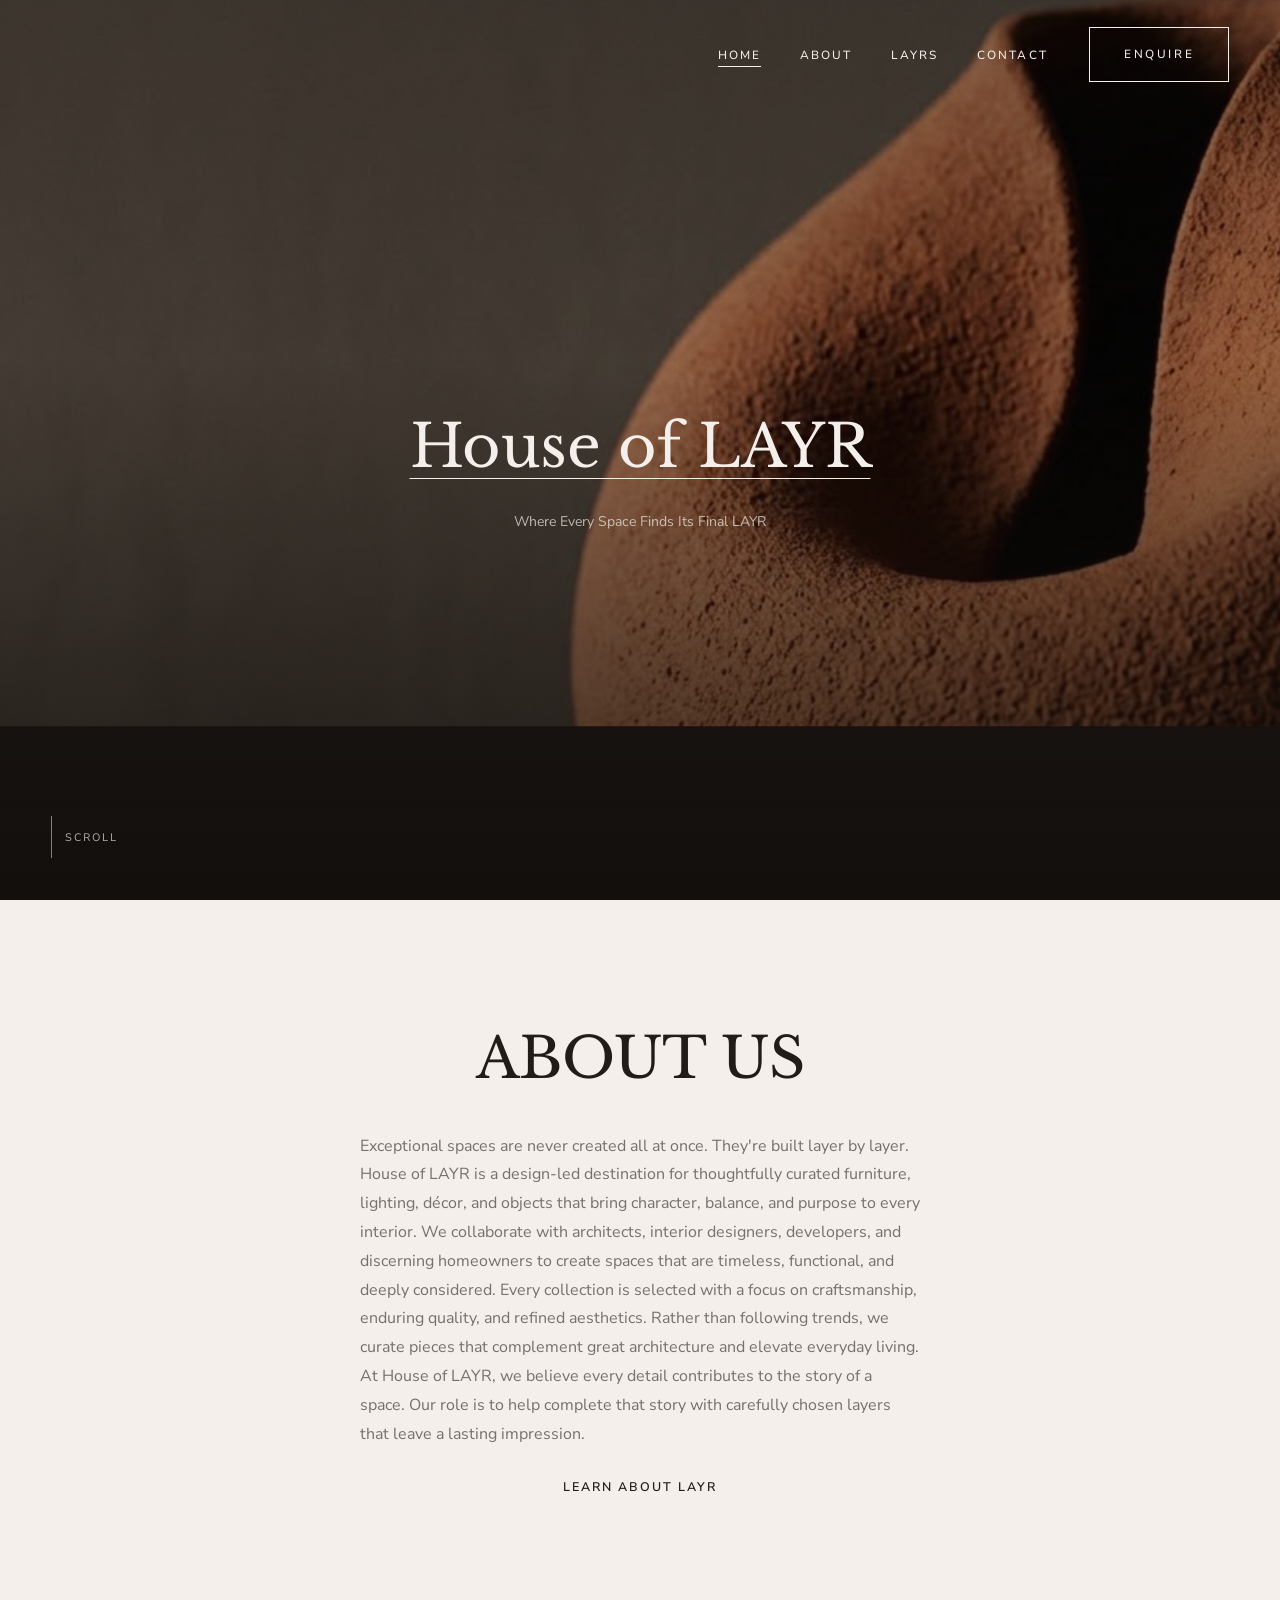
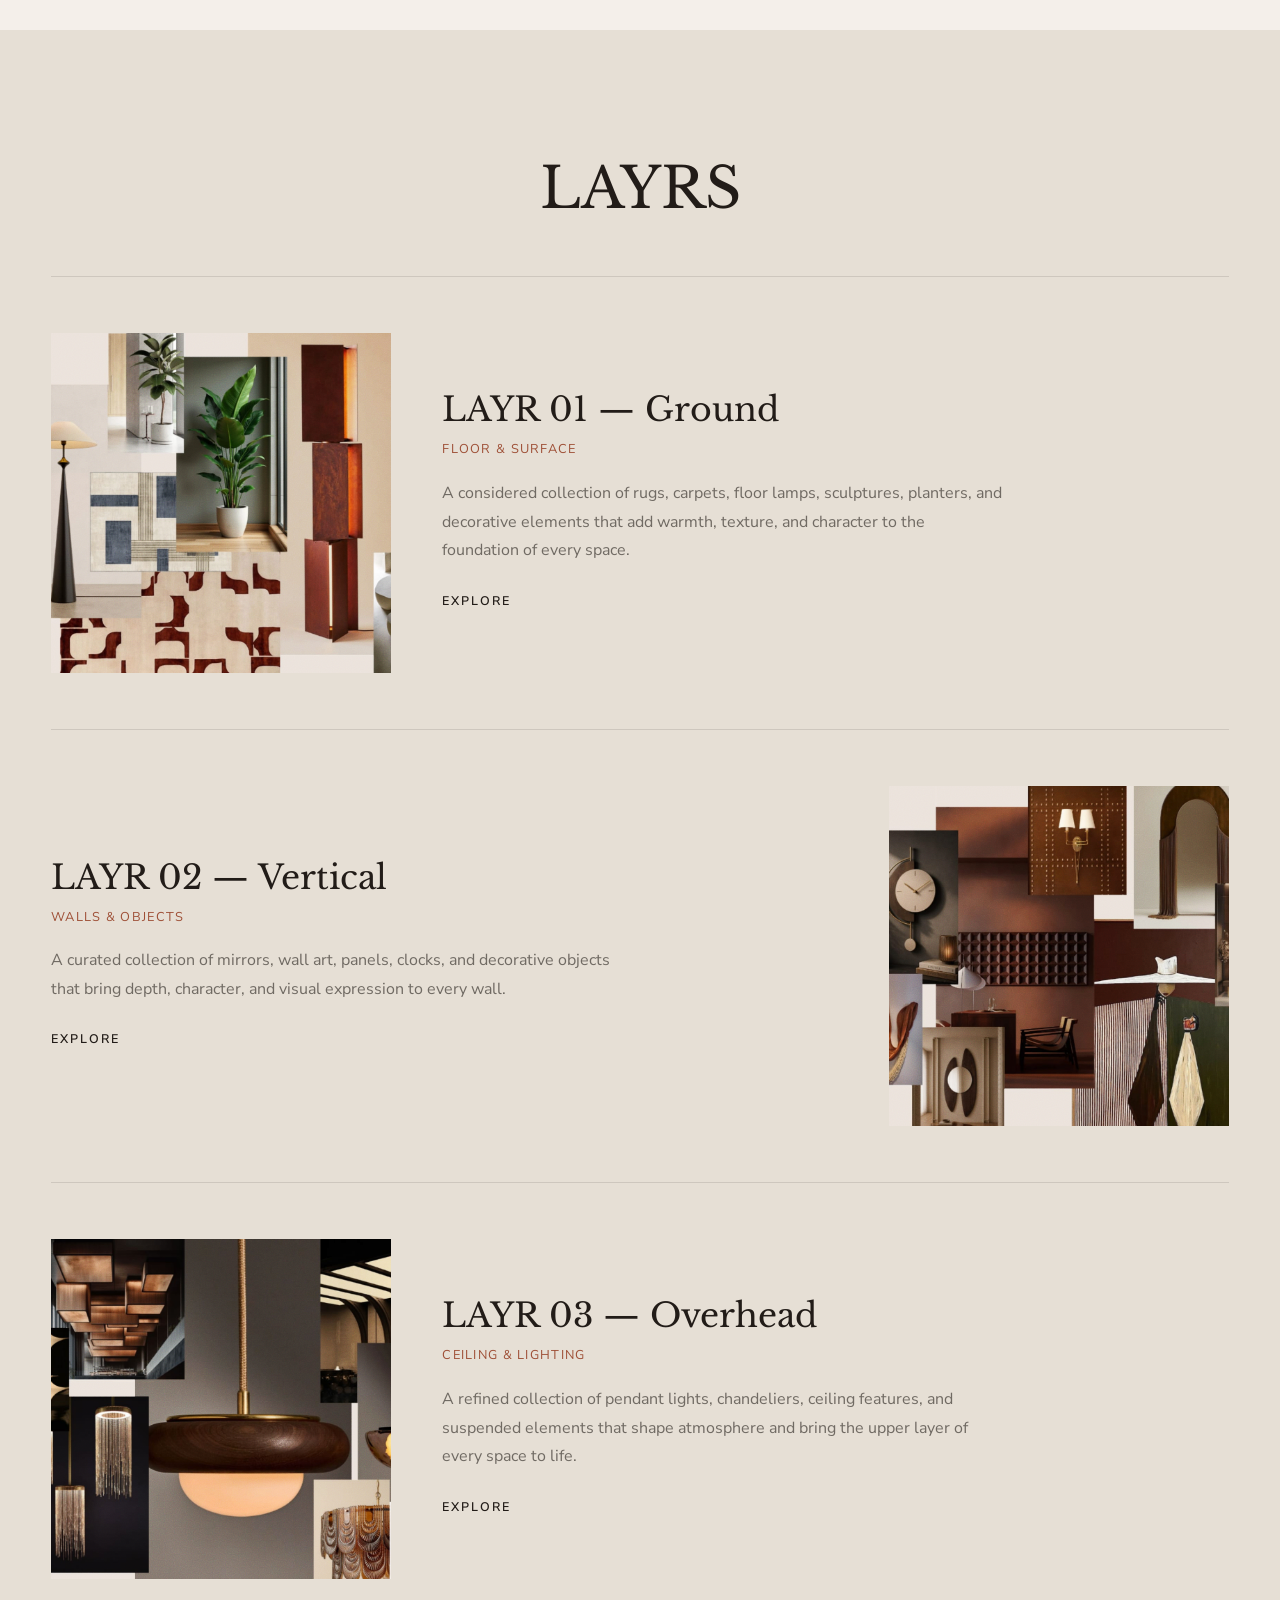
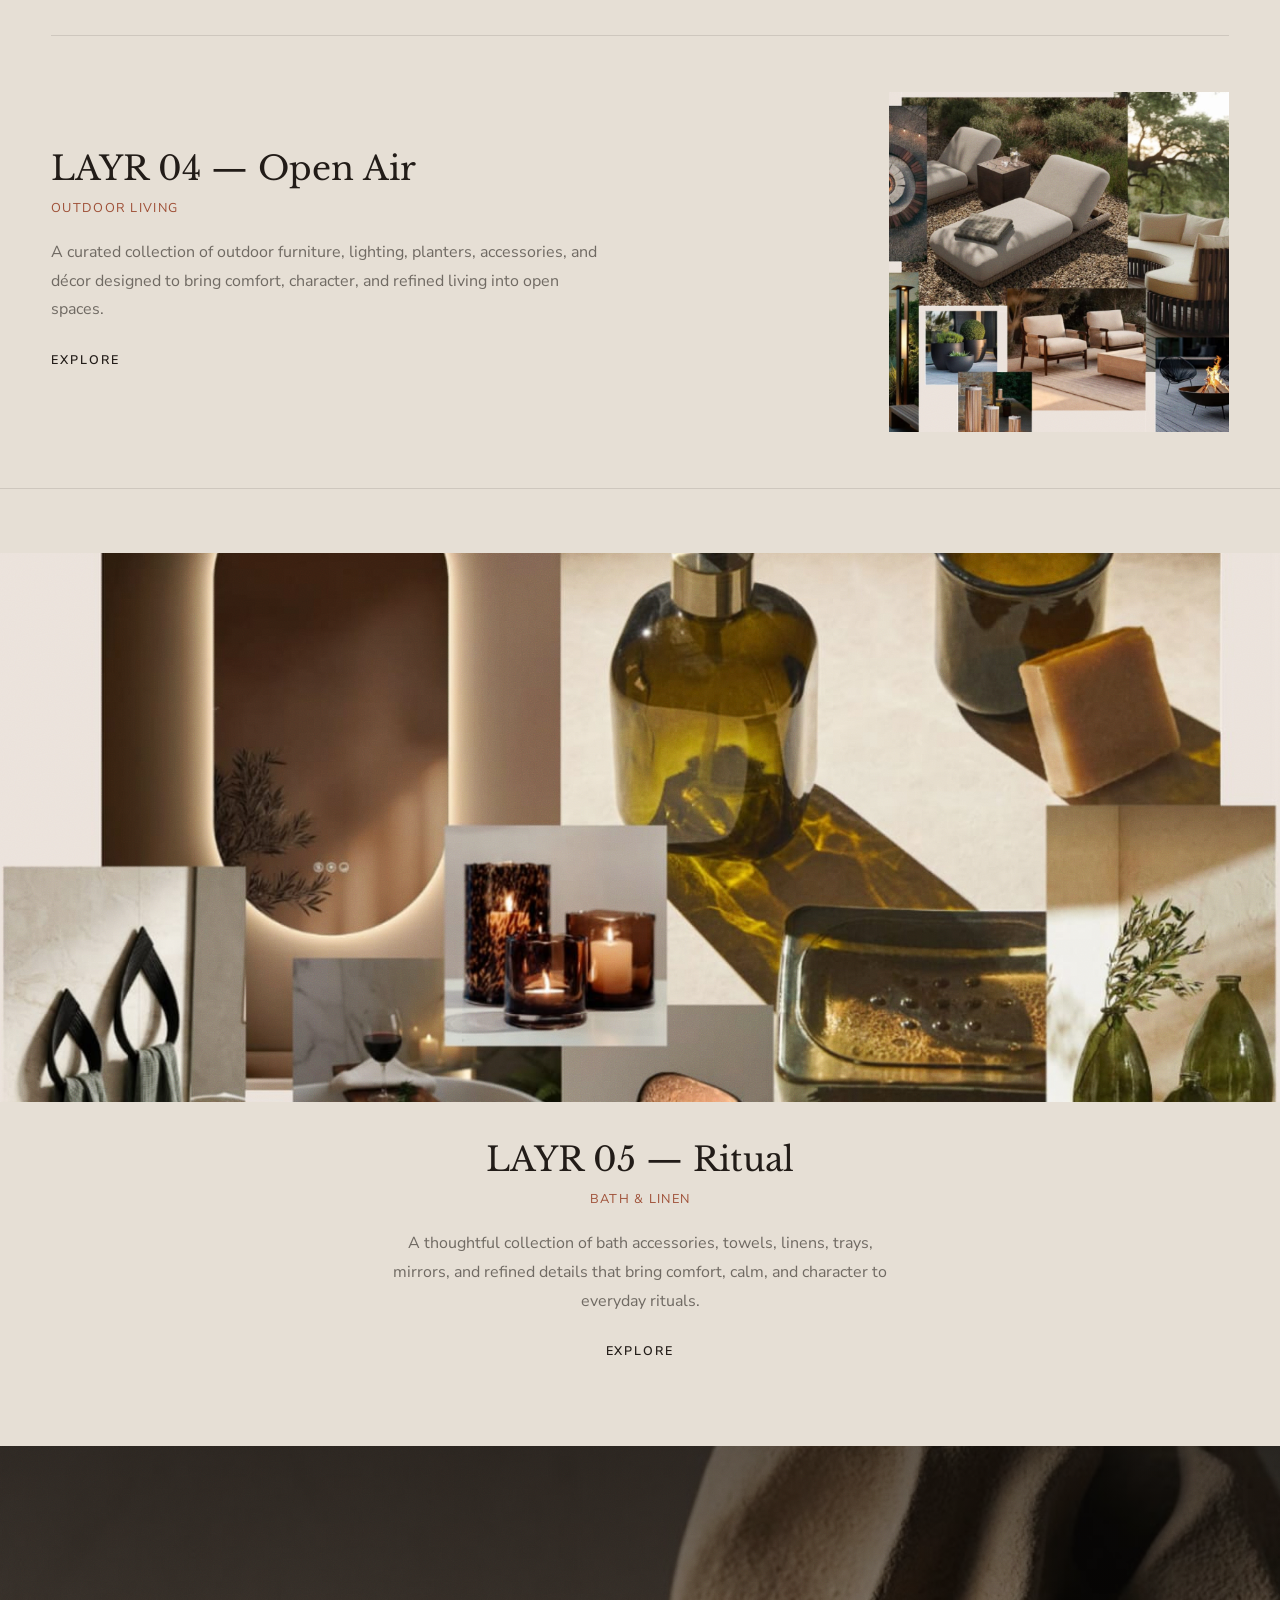
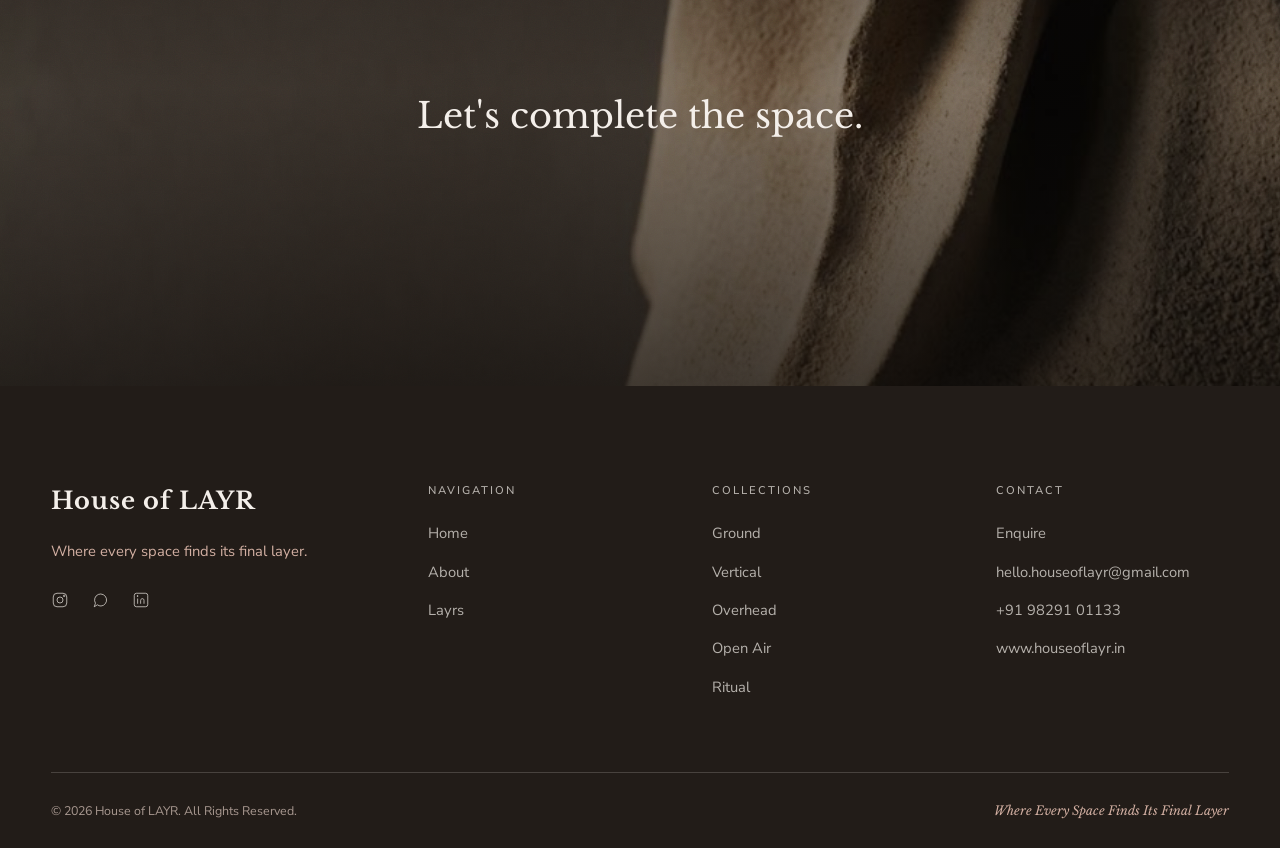
==== commit 436c912b: "Fix closing CTA background image being pushed out of view Root cause: the section had data-parallax=" ====
--- a/index.html
+++ b/index.html
@@ -153,9 +153,10 @@
   </section>
 
   <!-- ============================= CLOSING CTA ============================= -->
-  <section class="section section--dark" style="text-align:center;">
-    <div class="media" data-parallax="0.08" style="position:absolute;inset:0;opacity:.55;"><div class="media__surface" style="background-image:url('img/closing.jpg');background-size:cover;background-position:center;"></div><div class="media__grain"></div></div>
-    <div class="wrap" style="position:relative;z-index:1;">
+  <section class="section section--dark" style="position:relative;min-height:60vh;display:flex;align-items:center;overflow:hidden;text-align:center;">
+    <div class="media" style="position:absolute;inset:0;"><div class="media__surface" style="background-image:url('img/closing.jpg');background-size:cover;background-position:center;"></div><div class="media__grain"></div></div>
+    <div style="position:absolute;inset:0;background:linear-gradient(180deg,rgba(15,12,10,.55) 0%,rgba(15,12,10,.35) 45%,rgba(15,12,10,.72) 100%);"></div>
+    <div class="wrap" style="position:relative;z-index:1;width:100%;">
       <h2 class="reveal center mx-auto" style="max-width:18ch;font-size:clamp(1.5rem,2.8vw,2.2rem);">Let's complete the space.</h2>
     </div>
   </section>
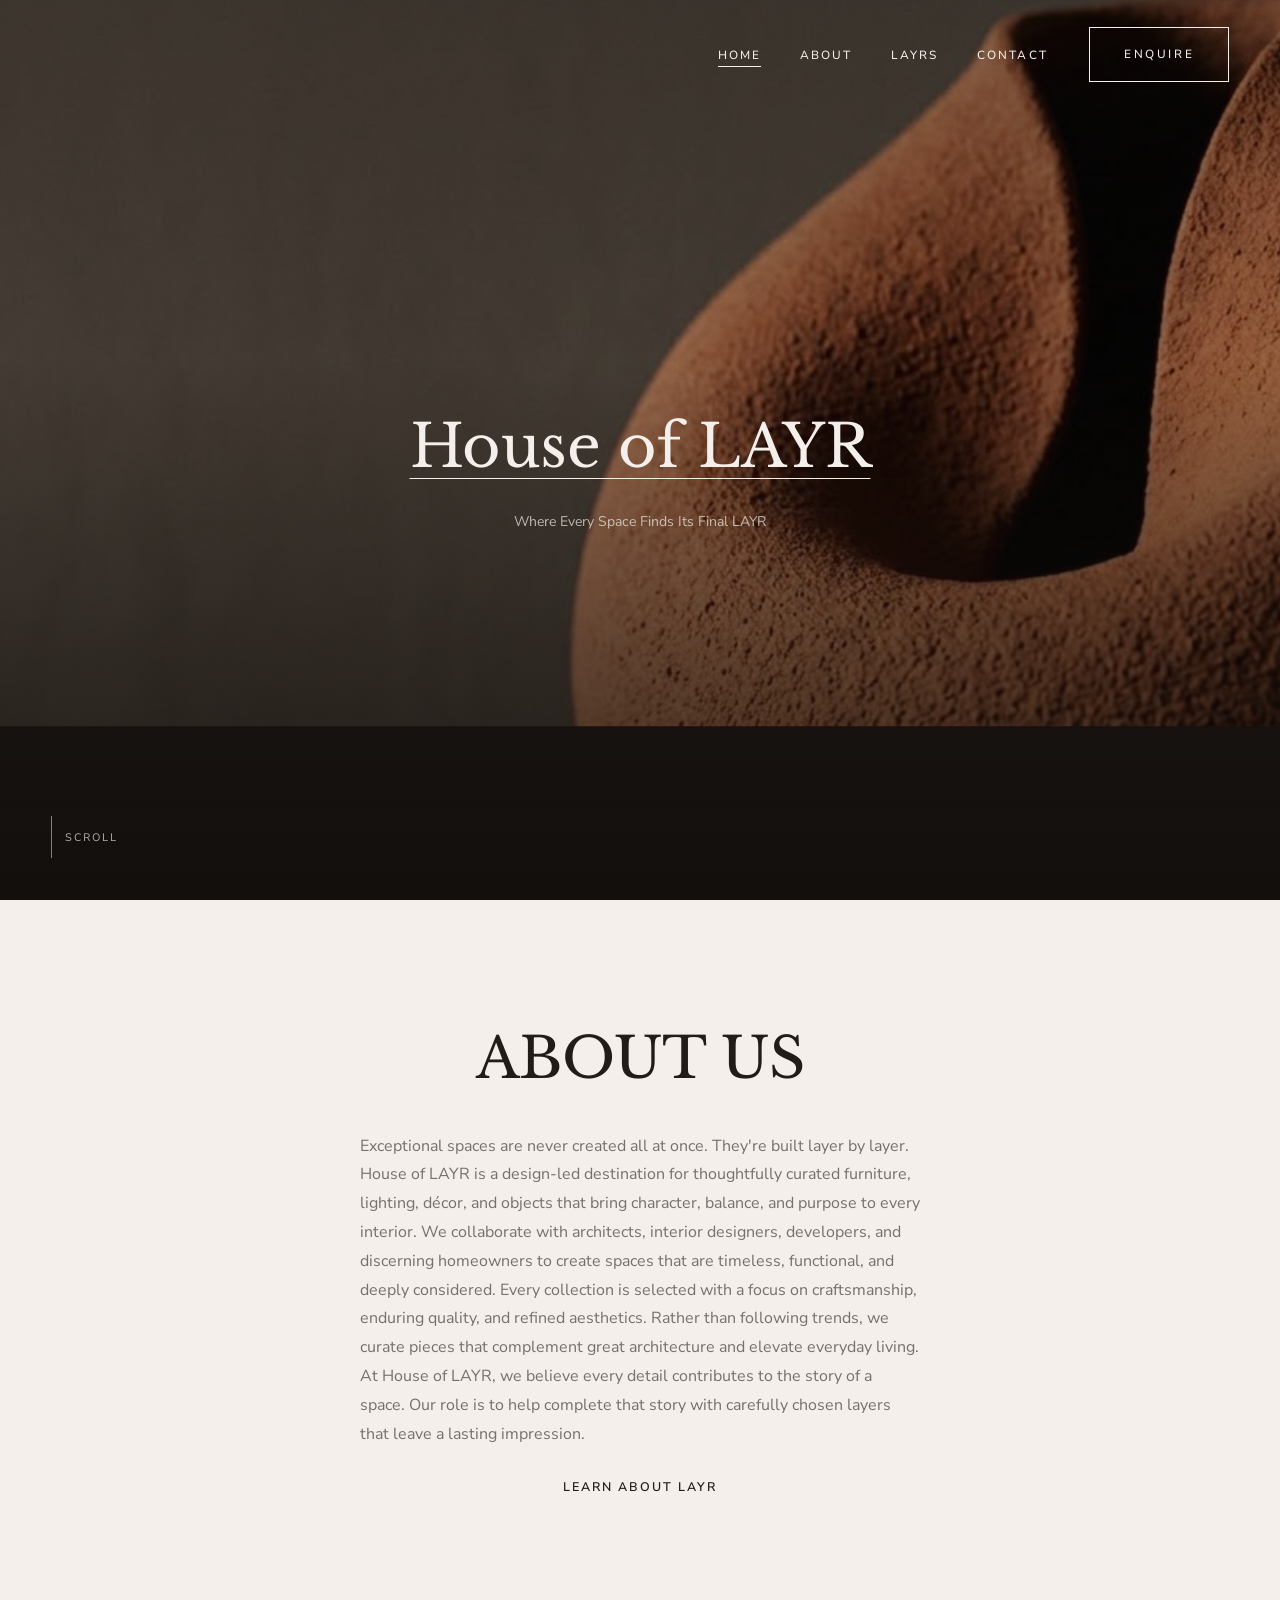
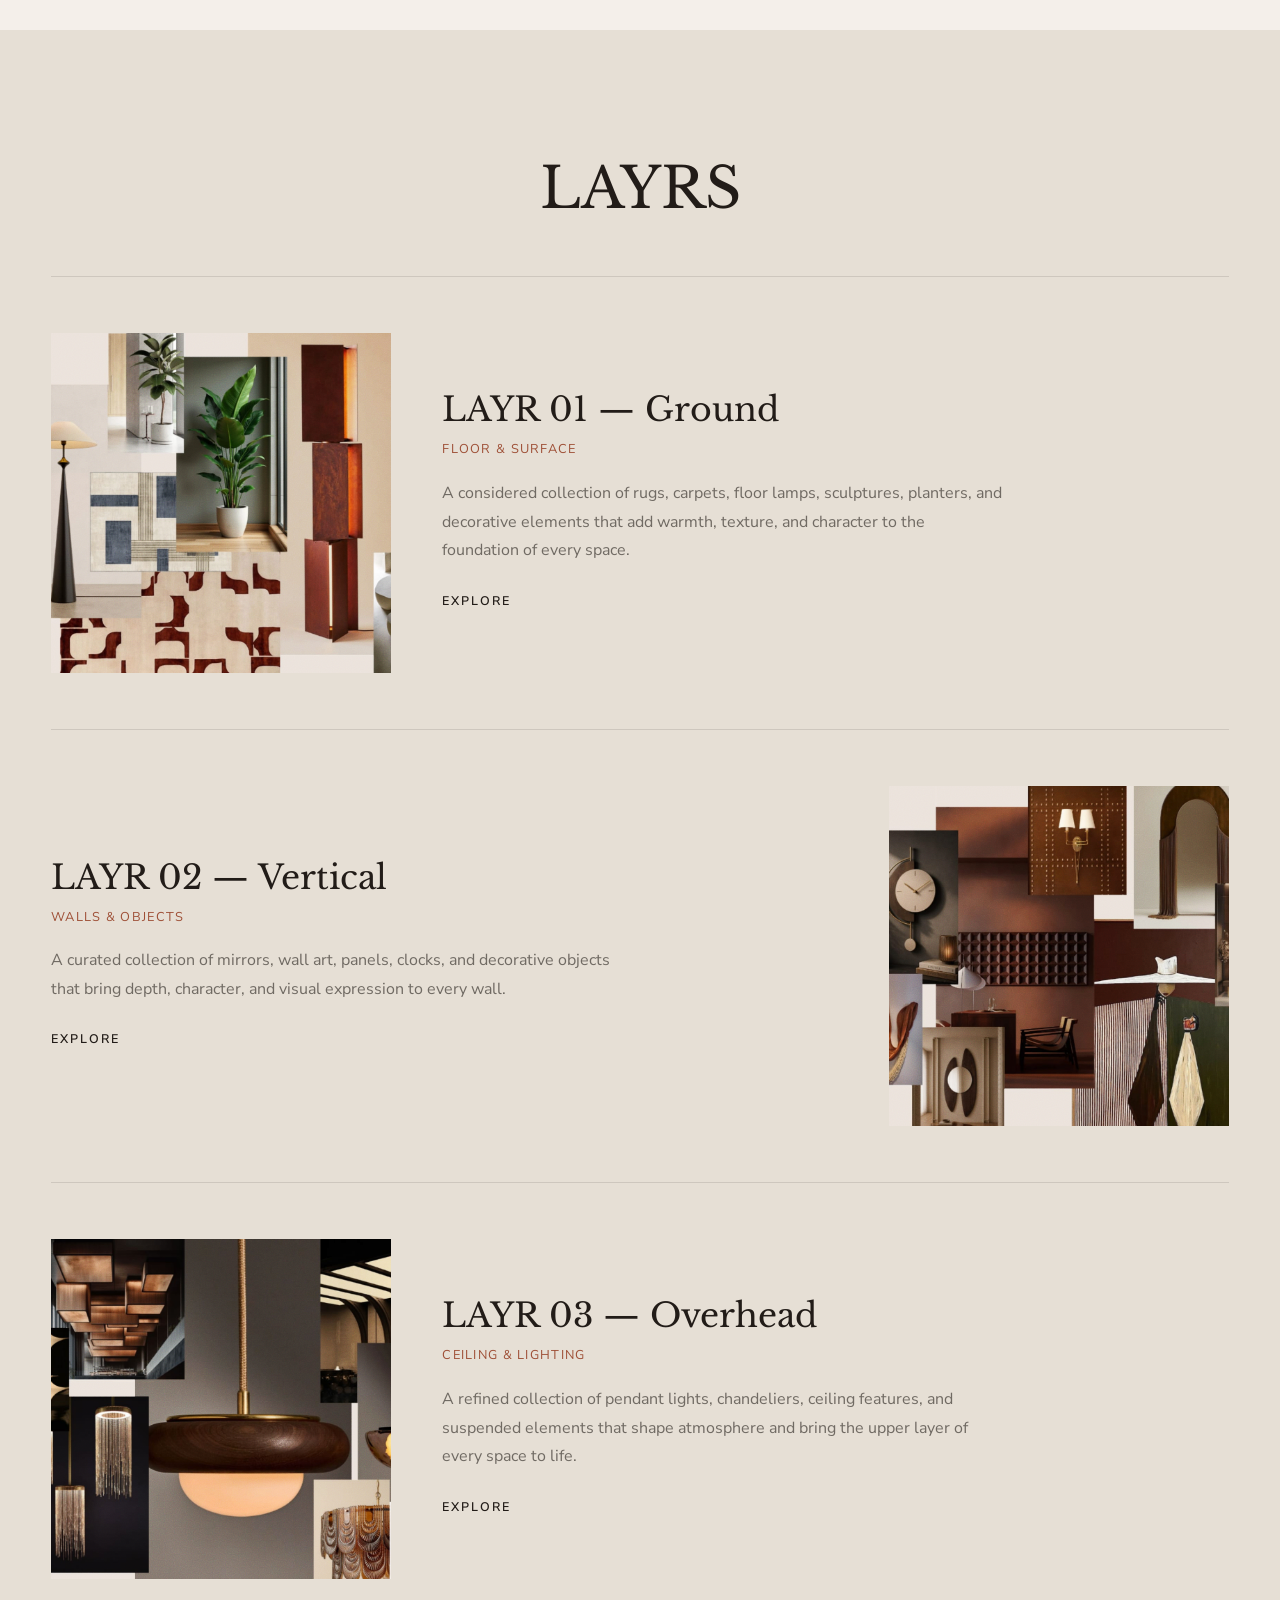
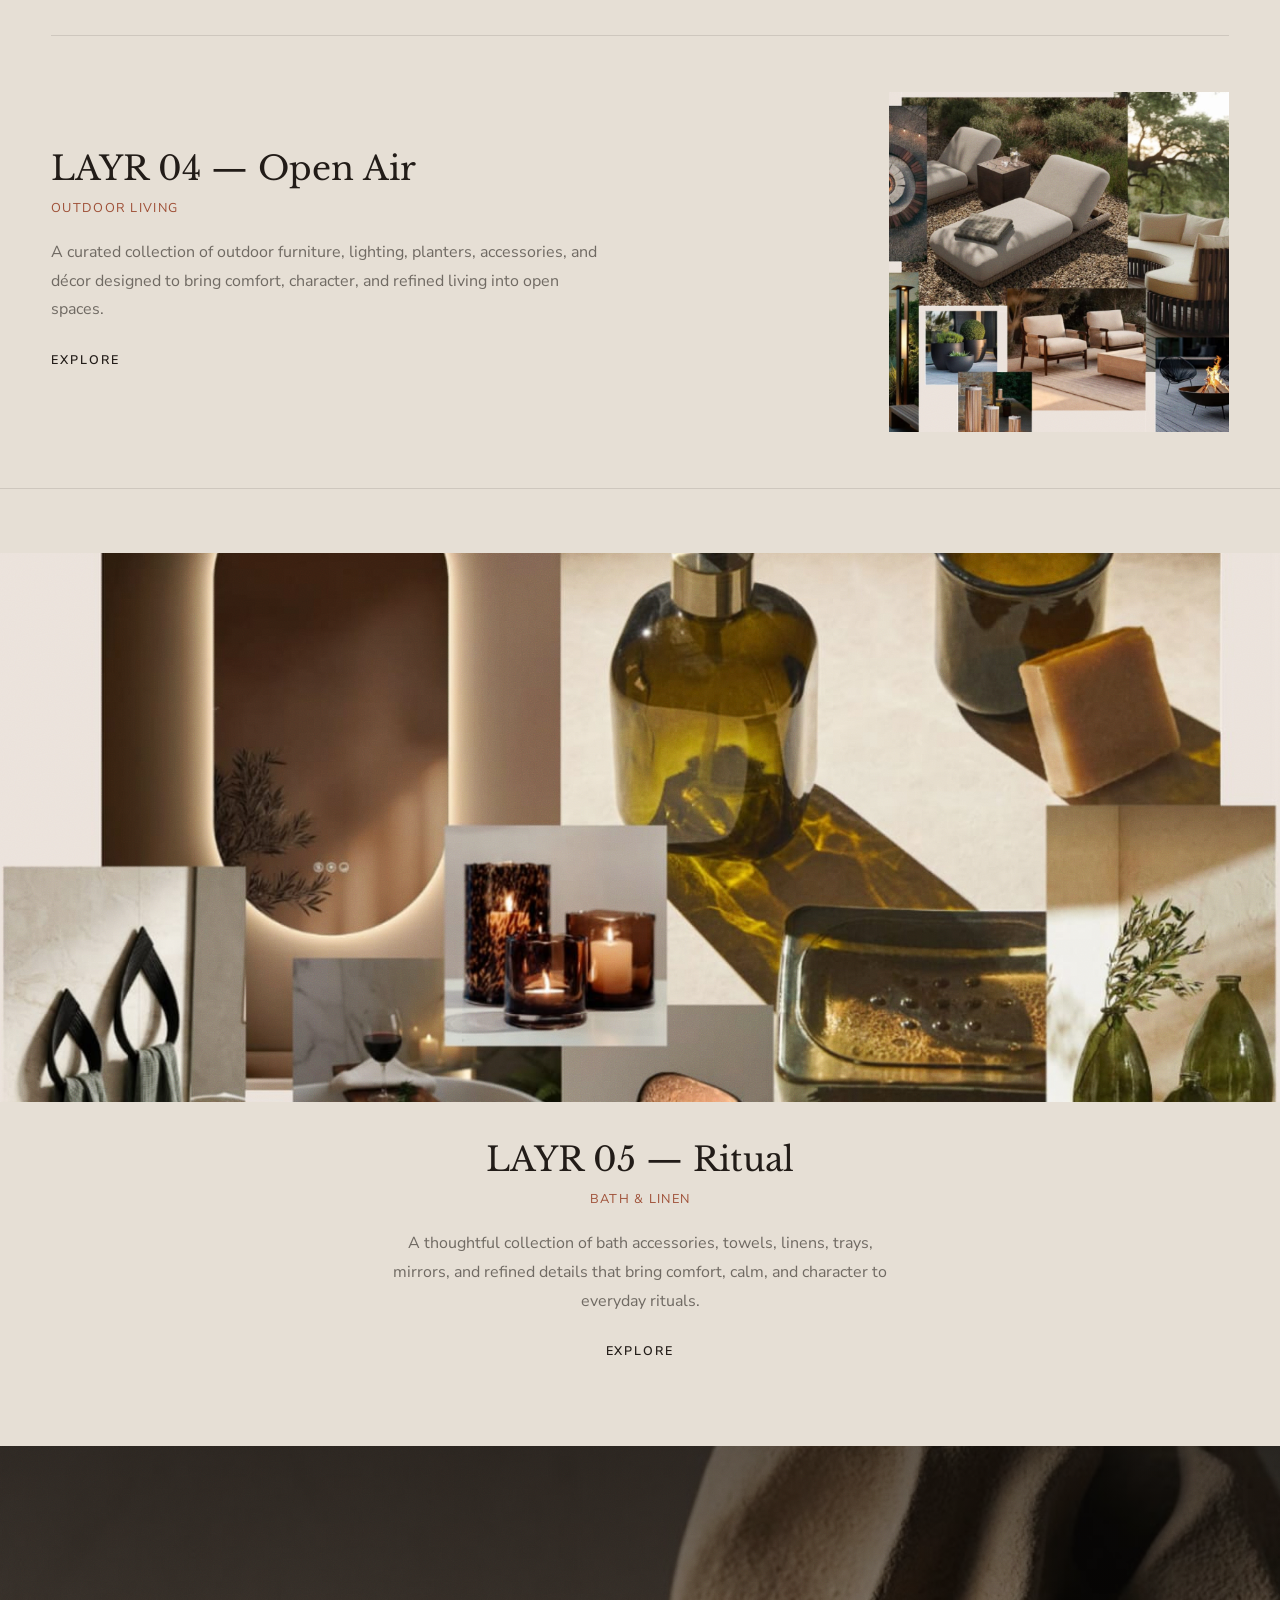
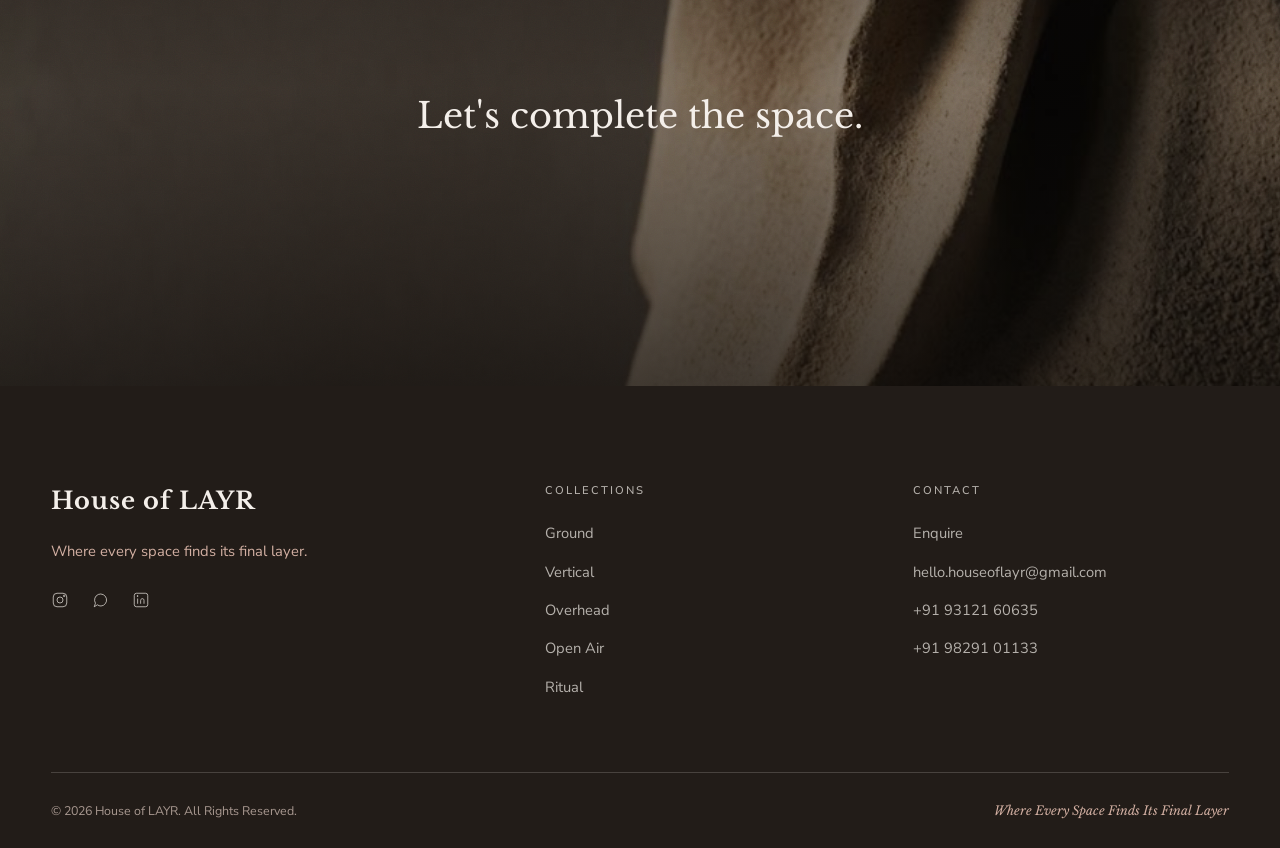
==== commit 7052a30c: "Trim homepage footer nav, swap website link for a second phone number On index.html's footer only (o" ====
--- a/index.html
+++ b/index.html
@@ -166,7 +166,7 @@
 <!-- ============================= FOOTER ============================= -->
 <footer class="site-footer">
   <div class="wrap">
-    <div class="footer-top">
+    <div class="footer-top footer-top--3col">
       <div class="footer-brand">
         <a href="index.html" class="brand">House of LAYR</a>
         <p>Where every space finds its final layer.</p>
@@ -175,14 +175,6 @@
           <a href="https://wa.me/919829101133" target="_blank" rel="noopener" aria-label="WhatsApp" class="icon-link"><svg width="18" height="18" viewBox="0 0 24 24" fill="none" stroke="currentColor" stroke-width="1.3"><path d="M3 21l1.6-4.8A8 8 0 1112 20a8 8 0 01-4.8-1.6L3 21z"/></svg></a>
           <a href="https://linkedin.com" target="_blank" rel="noopener" aria-label="LinkedIn" class="icon-link"><svg width="18" height="18" viewBox="0 0 24 24" fill="none" stroke="currentColor" stroke-width="1.3"><rect x="3" y="3" width="18" height="18" rx="3"/><line x1="7.5" y1="10" x2="7.5" y2="17"/><circle cx="7.5" cy="6.7" r="0.6" fill="currentColor"/><path d="M11.5 17v-4.2c0-1.6 1-2.6 2.4-2.6 1.4 0 2.1 1 2.1 2.6V17"/></svg></a>
         </div>
-      </div>
-      <div class="footer-col">
-        <h4>Navigation</h4>
-        <ul>
-          <li><a href="index.html">Home</a></li>
-          <li><a href="about.html">About</a></li>
-          <li><a href="collections.html">Layrs</a></li>
-        </ul>
       </div>
       <div class="footer-col">
         <h4>Collections</h4>
@@ -199,8 +191,8 @@
         <ul>
           <li><a href="contact.html">Enquire</a></li>
           <li><a href="mailto:hello.houseoflayr@gmail.com">hello.houseoflayr@gmail.com</a></li>
+          <li><a href="tel:+919312160635">+91 93121 60635</a></li>
           <li><a href="tel:+919829101133">+91 98291 01133</a></li>
-          <li><a href="https://www.houseoflayr.in" target="_blank" rel="noopener">www.houseoflayr.in</a></li>
         </ul>
       </div>
     </div>
--- a/css/style.css
+++ b/css/style.css
@@ -492,6 +492,7 @@
 /* ---------------------------------------------------------------------- */
 .site-footer{ background: var(--charcoal); color: var(--ivory-70); padding-top: 6rem; }
 .footer-top{ display: grid; grid-template-columns: 1.4fr 1fr 1fr 1fr; gap: var(--gutter); padding-bottom: 4.5rem; }
+.footer-top--3col{ grid-template-columns: 1.4fr 1fr 1fr; }
 .footer-brand .brand{ color: var(--ivory); font-size: 1.5rem; margin-bottom: 1.1rem; }
 .footer-brand p{ color: var(--sand); max-width: 30ch; font-size: .92rem; }
 .footer-col h4{ color: var(--ivory-70); font-size: .7rem; letter-spacing: .18em; margin-bottom: 1.3rem; }
@@ -570,10 +571,12 @@
 
 @media (max-width: 1080px){
   .footer-top{ grid-template-columns: 1fr 1fr; row-gap: 3rem; }
+  .footer-top--3col{ grid-template-columns: 1fr 1fr; }
   .footer-brand{ grid-column: 1 / -1; }
 }
 @media (max-width: 640px){
   .footer-top{ grid-template-columns: 1fr; }
+  .footer-top--3col{ grid-template-columns: 1fr; }
   .footer-bottom{ flex-direction: column; gap: .6rem; align-items: flex-start; }
 }
 
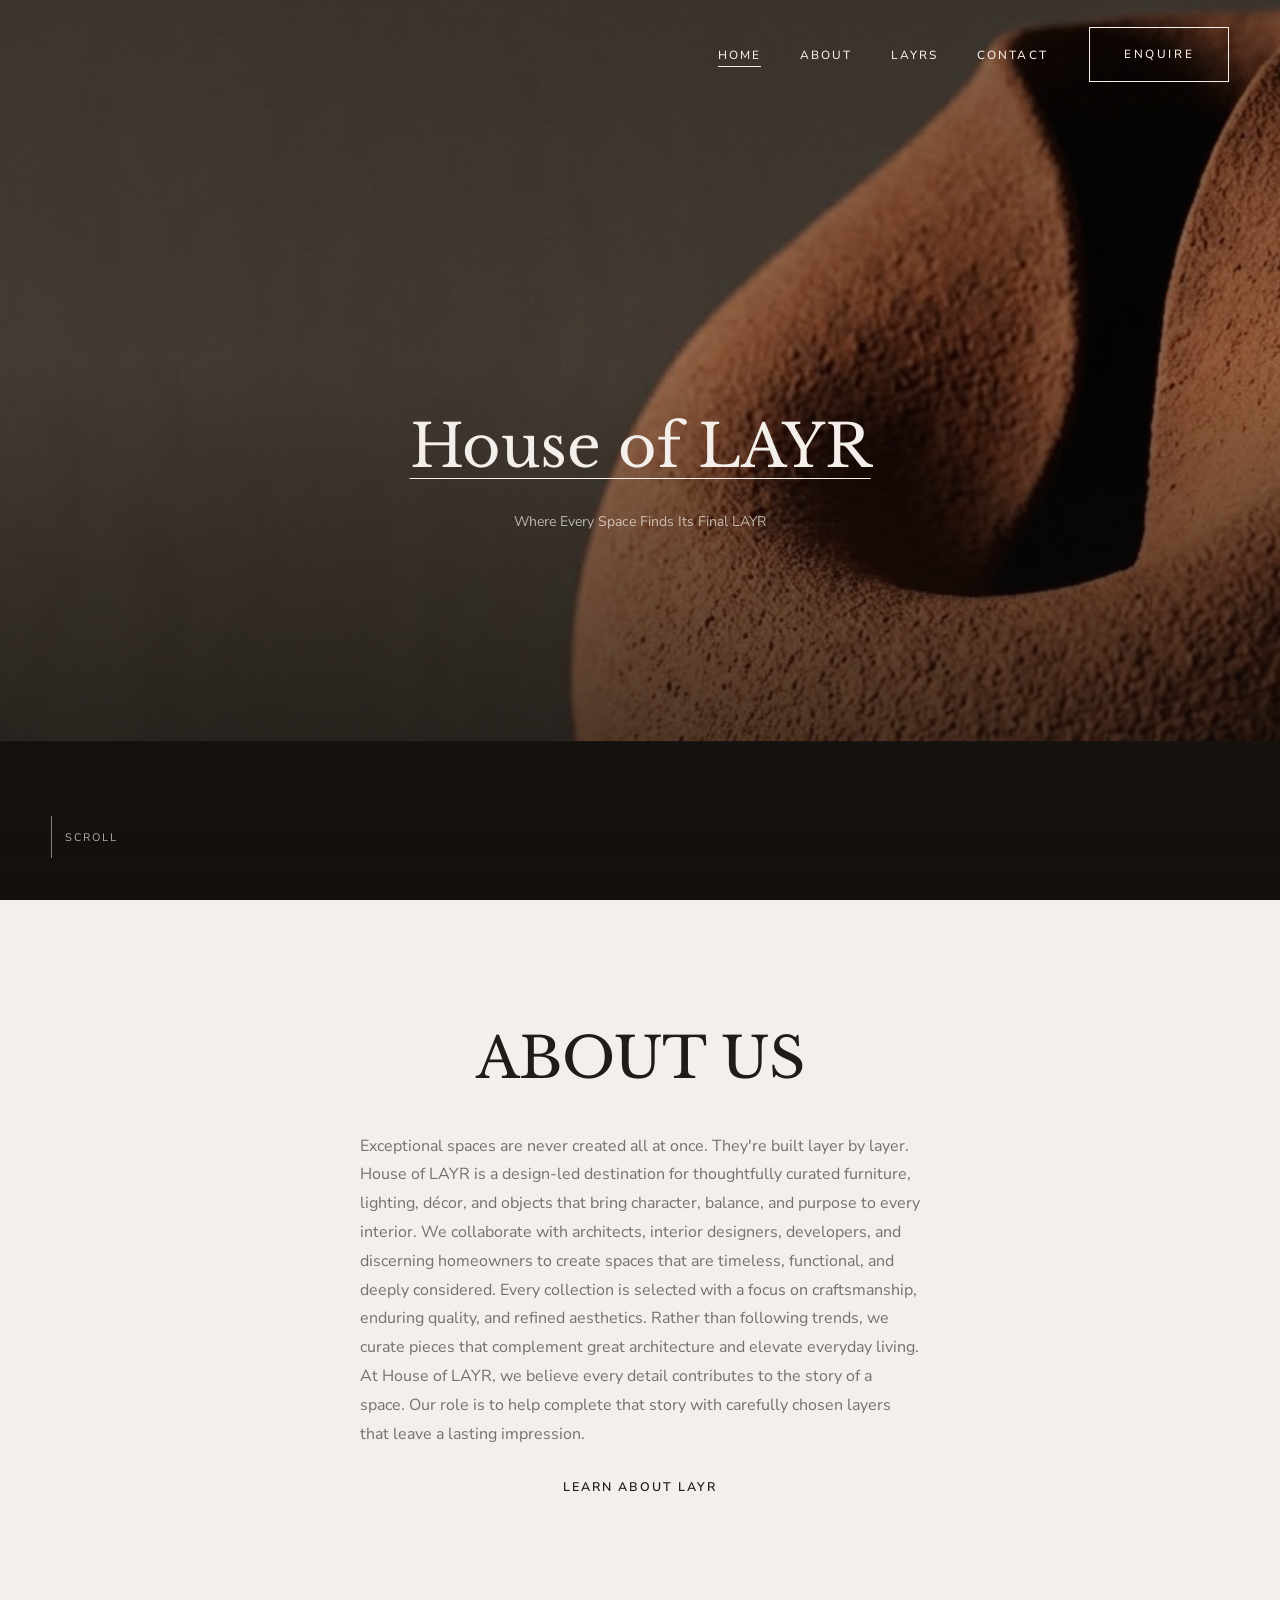
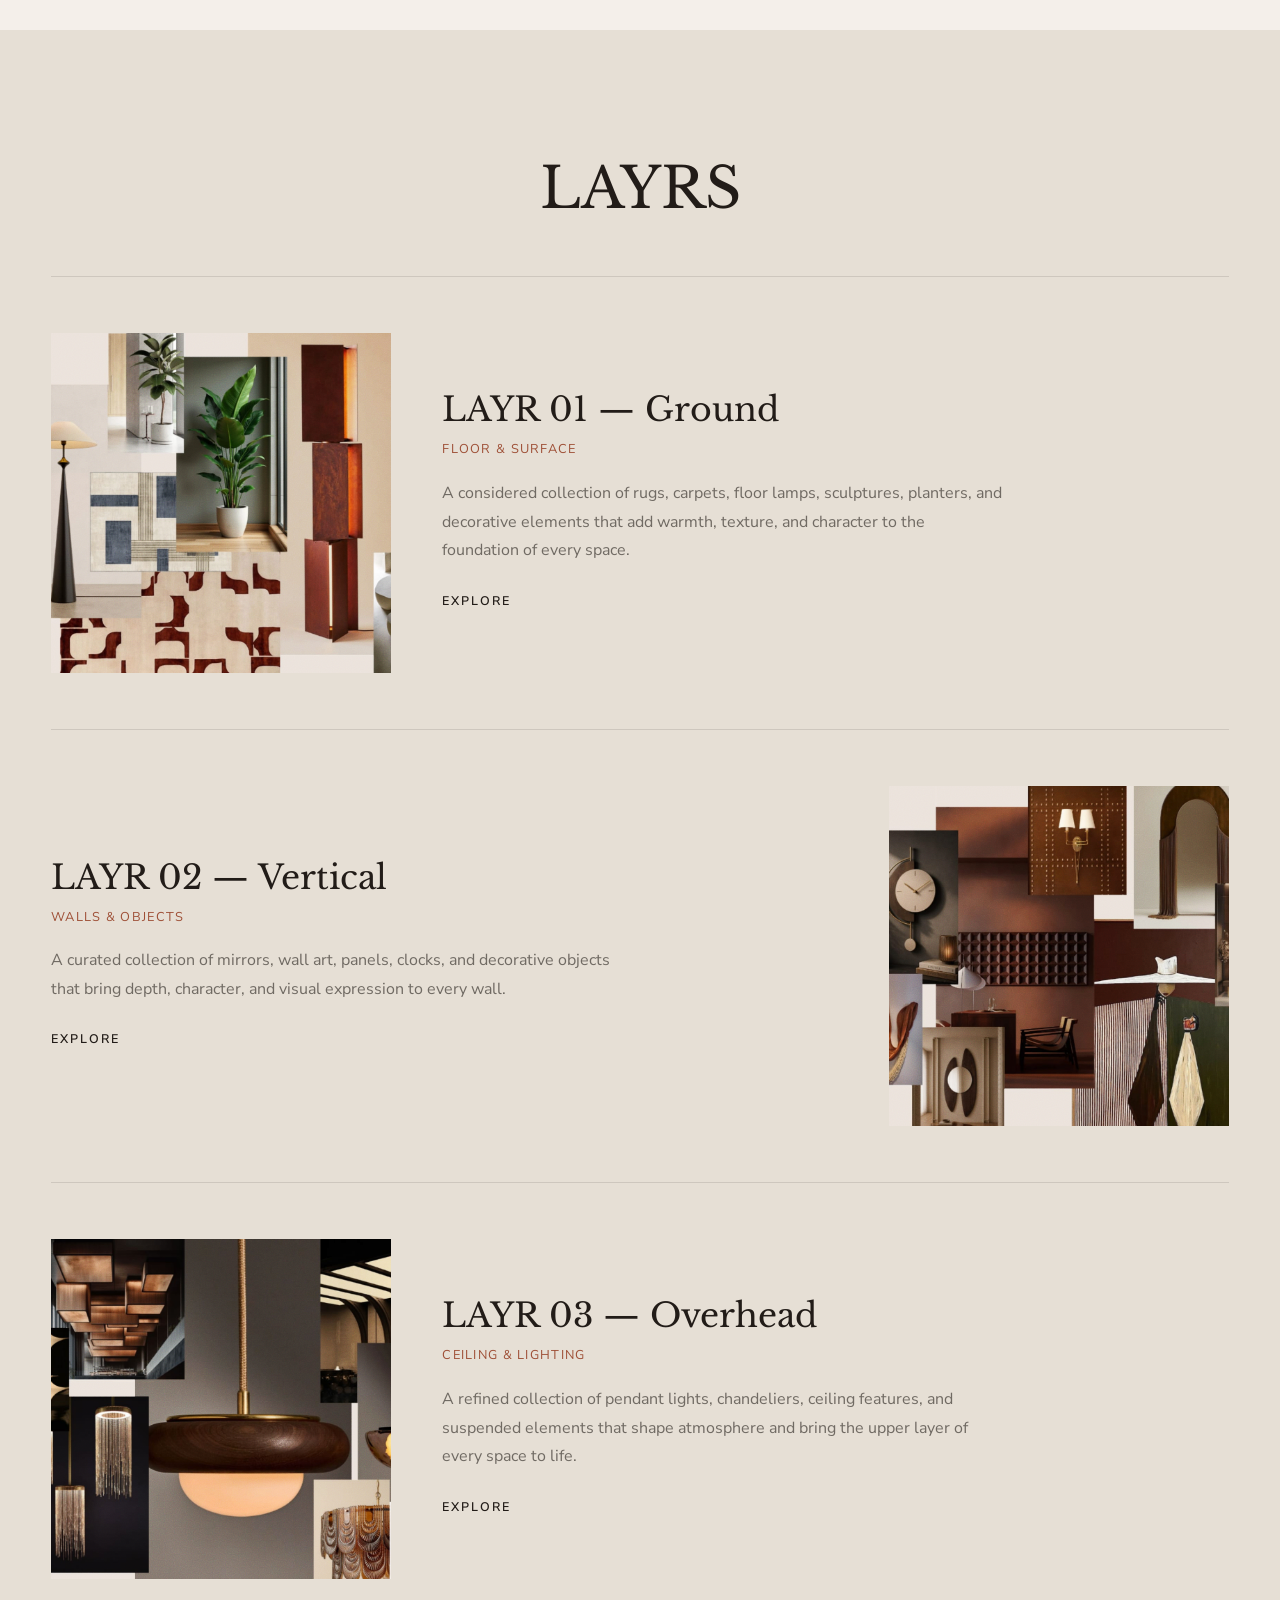
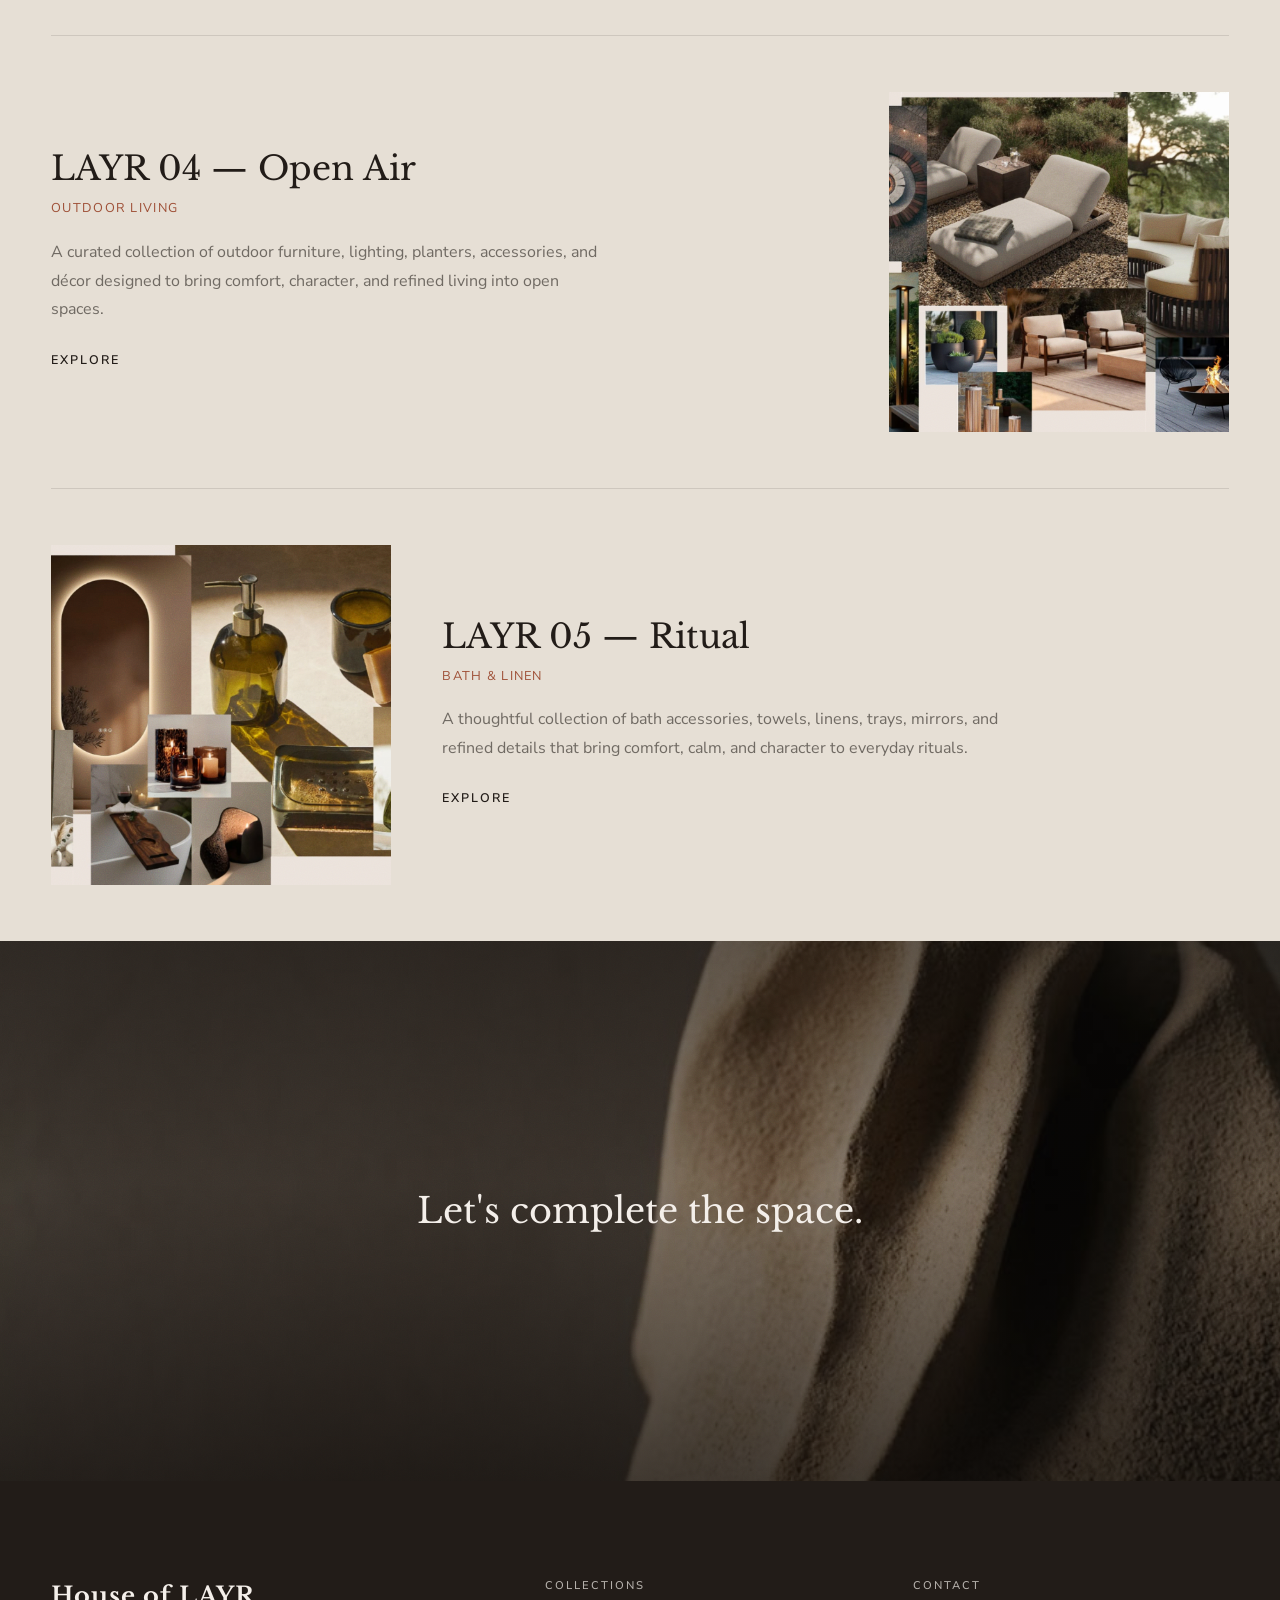
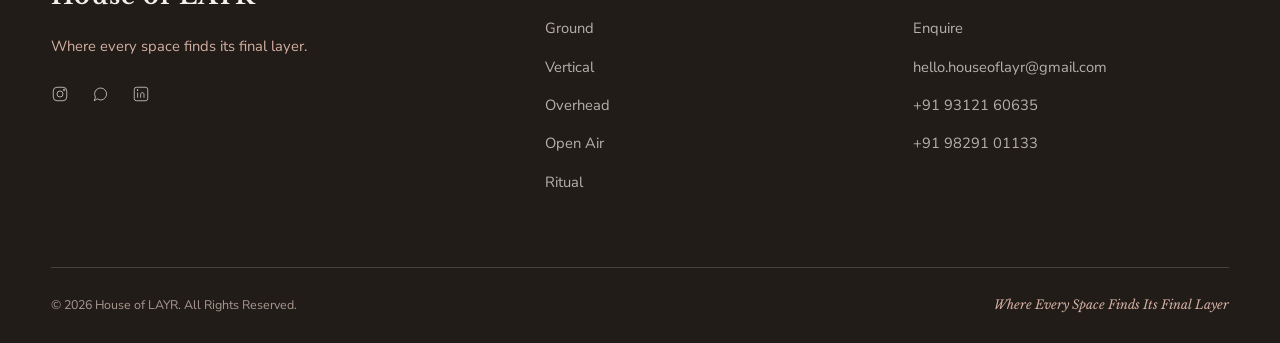
==== commit 17e49ade: "Fix LAYR 05's distorted-looking image treatment layr5.jpeg is a multi-photo mood-board collage (like" ====
--- a/index.html
+++ b/index.html
@@ -136,17 +136,16 @@
           <span class="text-link" style="margin-top:1.6rem;width:fit-content;">Explore</span>
         </div>
       </a>
-    </div>
-
-    <div class="wrap" style="padding:4rem 0 5rem;border-top:var(--hairline);">
-      <!-- LAYR 05 -->
-      <a href="collections.html#ritual" class="reveal" style="display:block;">
-        <div class="media ratio-21-9"><div class="media__surface" style="background-image:url('img/layr5.jpeg');background-size:cover;background-position:center;"></div><div class="media__grain"></div></div>
-        <div class="center mx-auto" style="max-width:52ch;margin-top:2.4rem;">
+
+      <a href="collections.html#ritual" class="layr-row reveal" style="display:grid;">
+        <div class="layr-row__media">
+          <div class="media ratio-1-1"><div class="media__surface" style="background-image:url('img/layr5.jpeg');background-size:cover;background-position:center;"></div><div class="media__grain"></div></div>
+        </div>
+        <div class="layr-row__content">
           <h3>LAYR 05 — Ritual</h3>
           <p style="margin-top:.5rem;font-size:.8rem;letter-spacing:.1em;text-transform:uppercase;color:var(--clay-deep);">Bath &amp; Linen</p>
-          <p style="margin-top:1.1rem;">A thoughtful collection of bath accessories, towels, linens, trays, mirrors, and refined details that bring comfort, calm, and character to everyday rituals.</p>
-          <span class="text-link" style="margin-top:1.6rem;display:inline-block;">Explore</span>
+          <p class="max-56" style="margin-top:1.1rem;">A thoughtful collection of bath accessories, towels, linens, trays, mirrors, and refined details that bring comfort, calm, and character to everyday rituals.</p>
+          <span class="text-link" style="margin-top:1.6rem;width:fit-content;">Explore</span>
         </div>
       </a>
     </div>
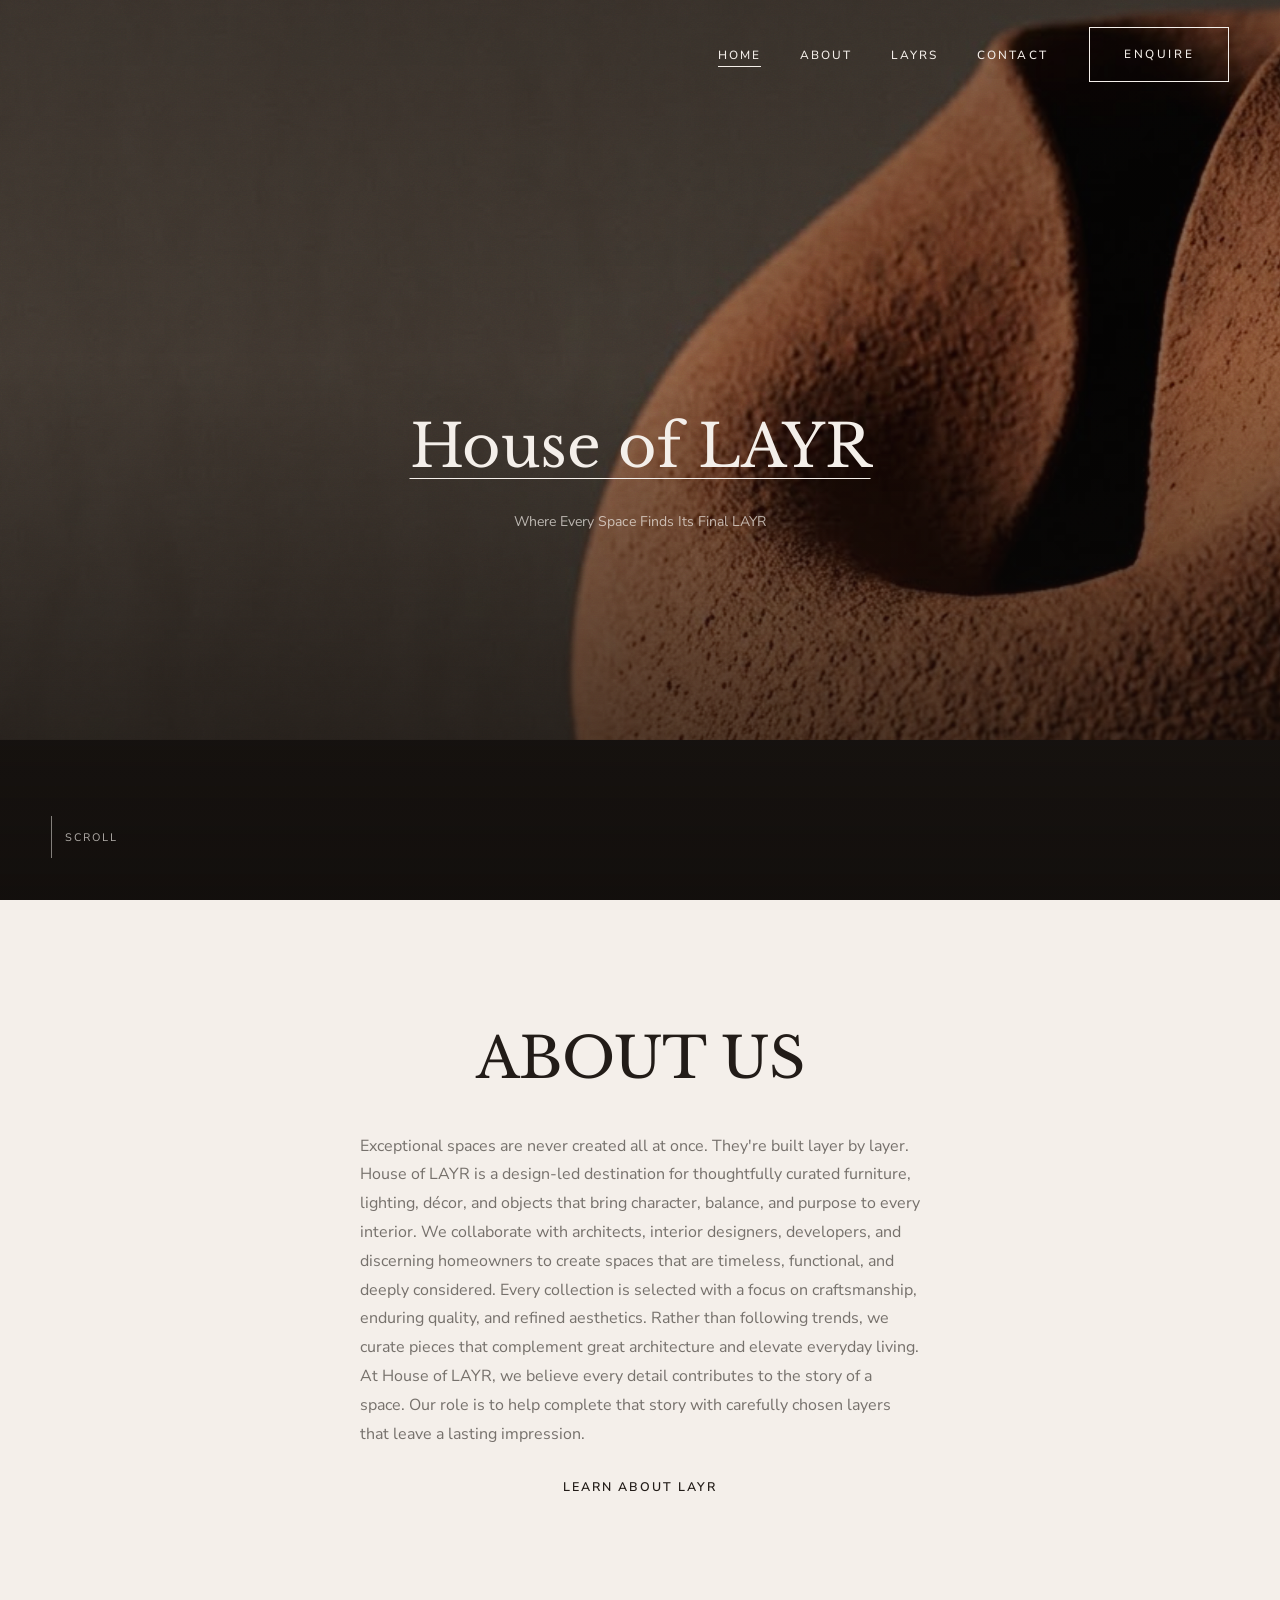
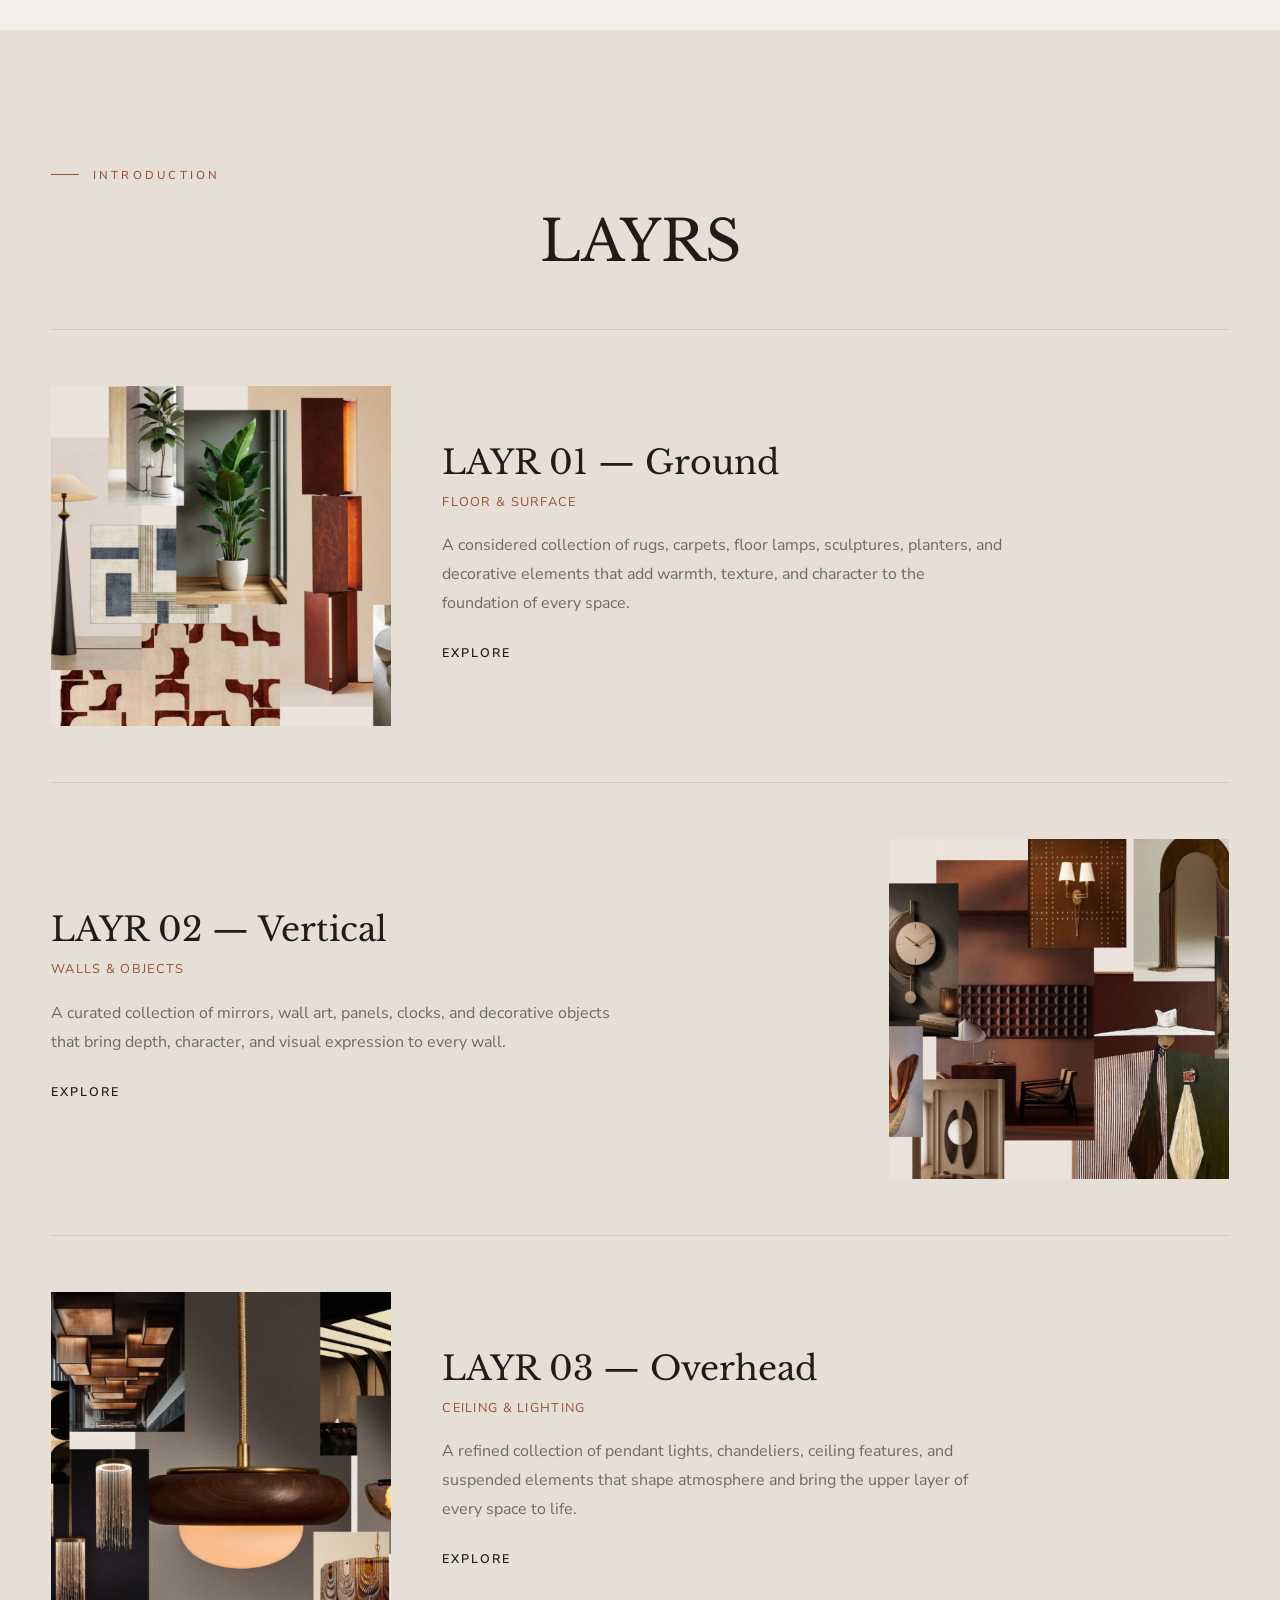
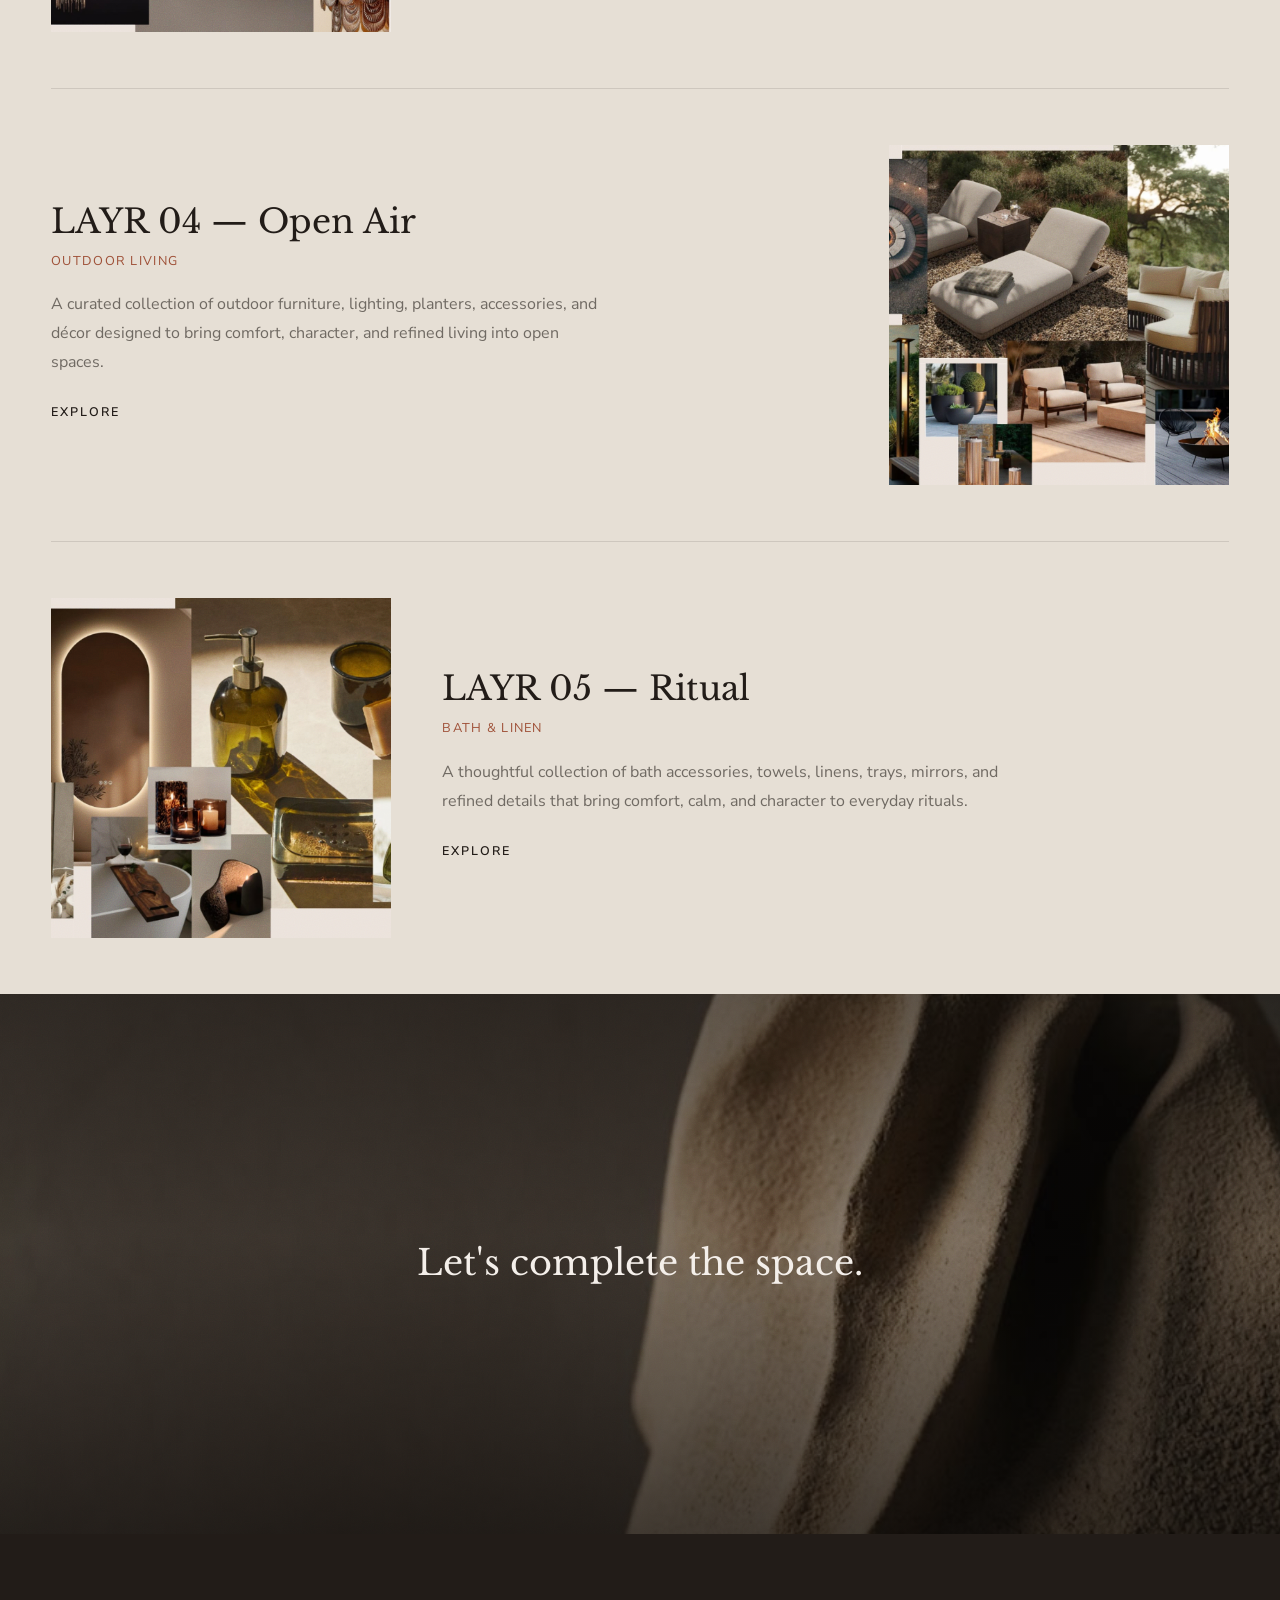
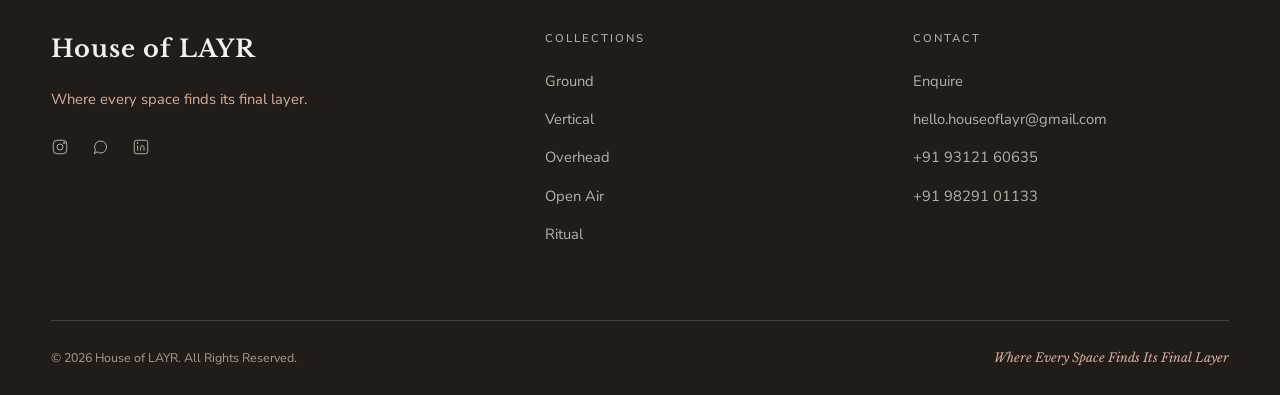
==== commit 5fbb451e: "Add "Introduction" eyebrow label above the LAYRS heading" ====
--- a/index.html
+++ b/index.html
@@ -87,7 +87,8 @@
   <!-- ============================= THE LAYR SYSTEM ============================= -->
   <section class="section section--beige" style="padding-bottom:0;">
     <div class="wrap">
-      <h2 class="reveal center" style="margin-bottom:3.5rem;">LAYRS</h2>
+      <p class="eyebrow reveal center" style="justify-content:center;">Introduction</p>
+      <h2 class="reveal center" style="margin-top:1.6rem;margin-bottom:3.5rem;">LAYRS</h2>
 
       <a href="collections.html#ground" class="layr-row reveal" style="display:grid;">
         <div class="layr-row__media">
--- a/css/style.css
+++ b/css/style.css
@@ -463,8 +463,7 @@
 .collection-block__items span{ font-size: .88rem; color: var(--charcoal-60); }
 @media (max-width: 1080px){
   .collection-block, .collection-block--reverse{ flex-direction: column; min-height: 0; }
-  .collection-block__media{ flex-basis: auto; }
-  .collection-block__media .media{ aspect-ratio: 4/3; }
+  .collection-block__media{ flex-basis: auto; aspect-ratio: 4/3; }
   .collection-block__content{ padding: 3rem var(--gutter); }
 }
 
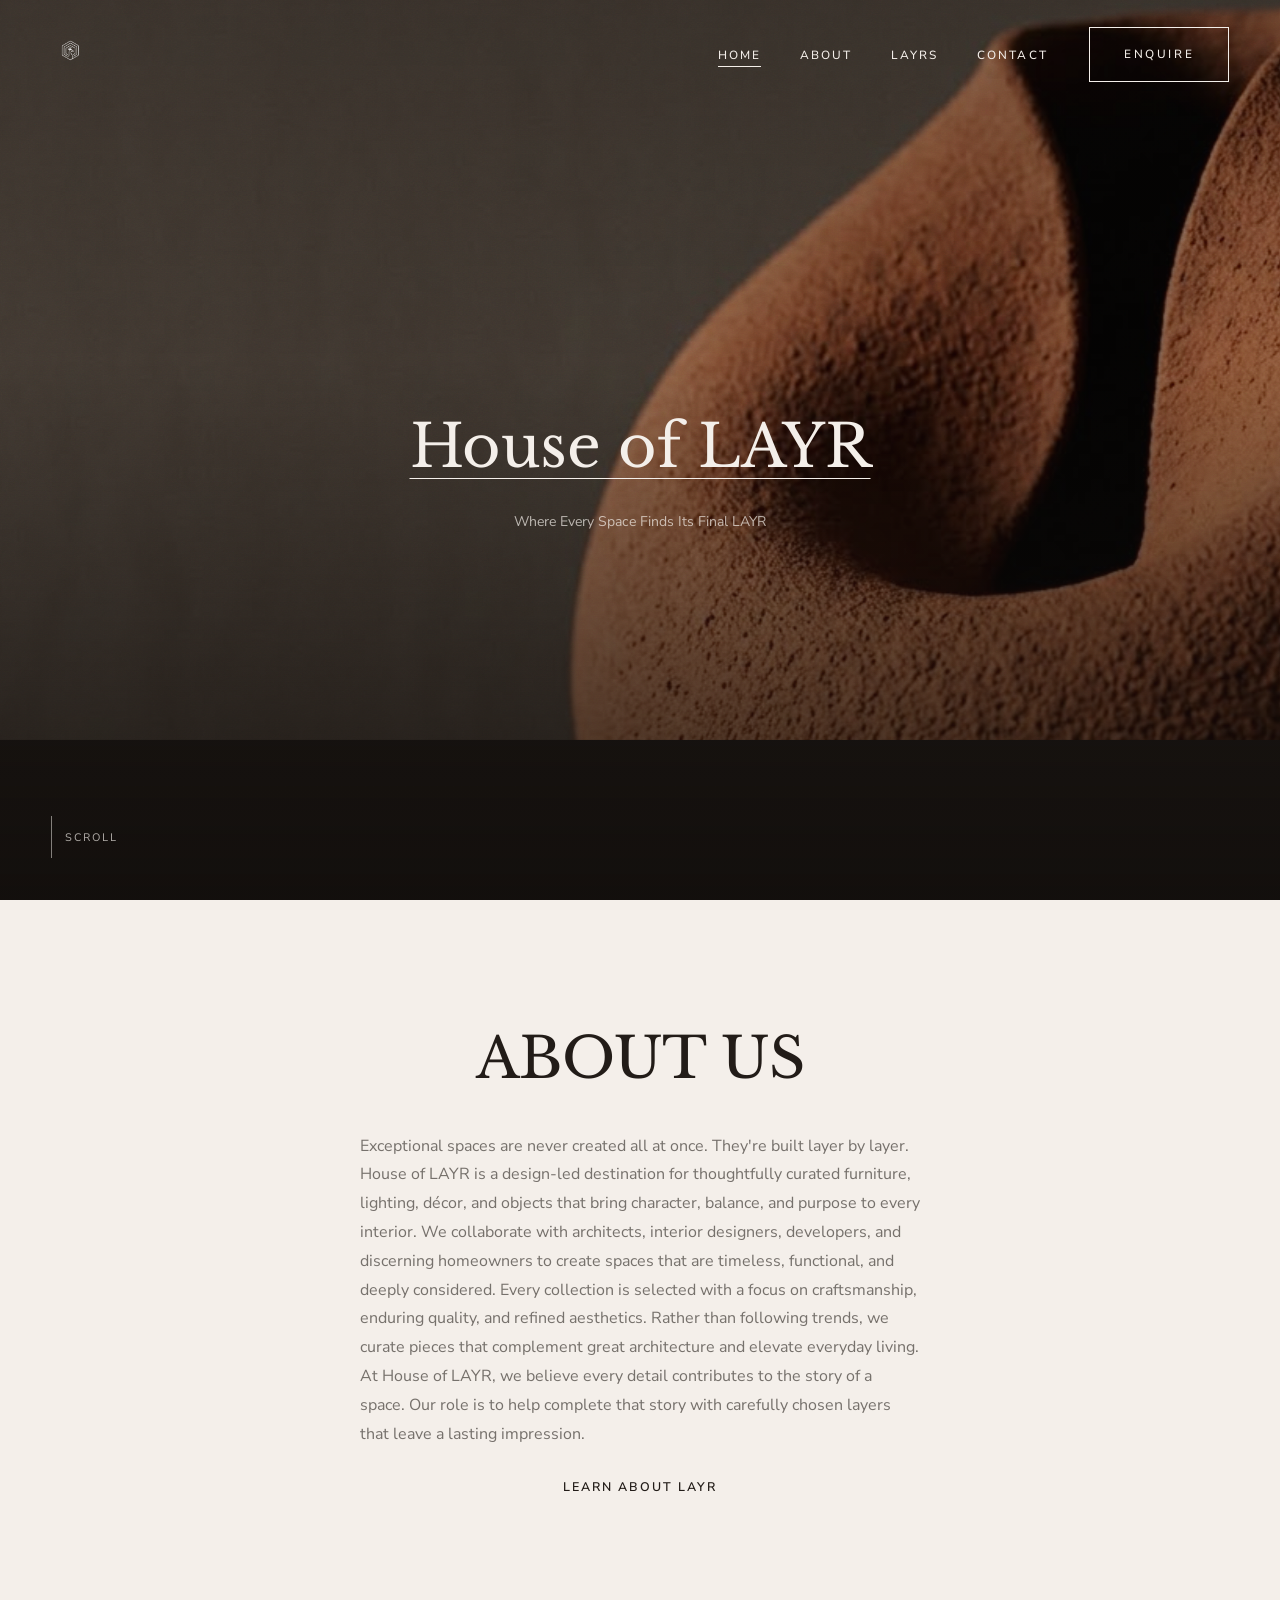
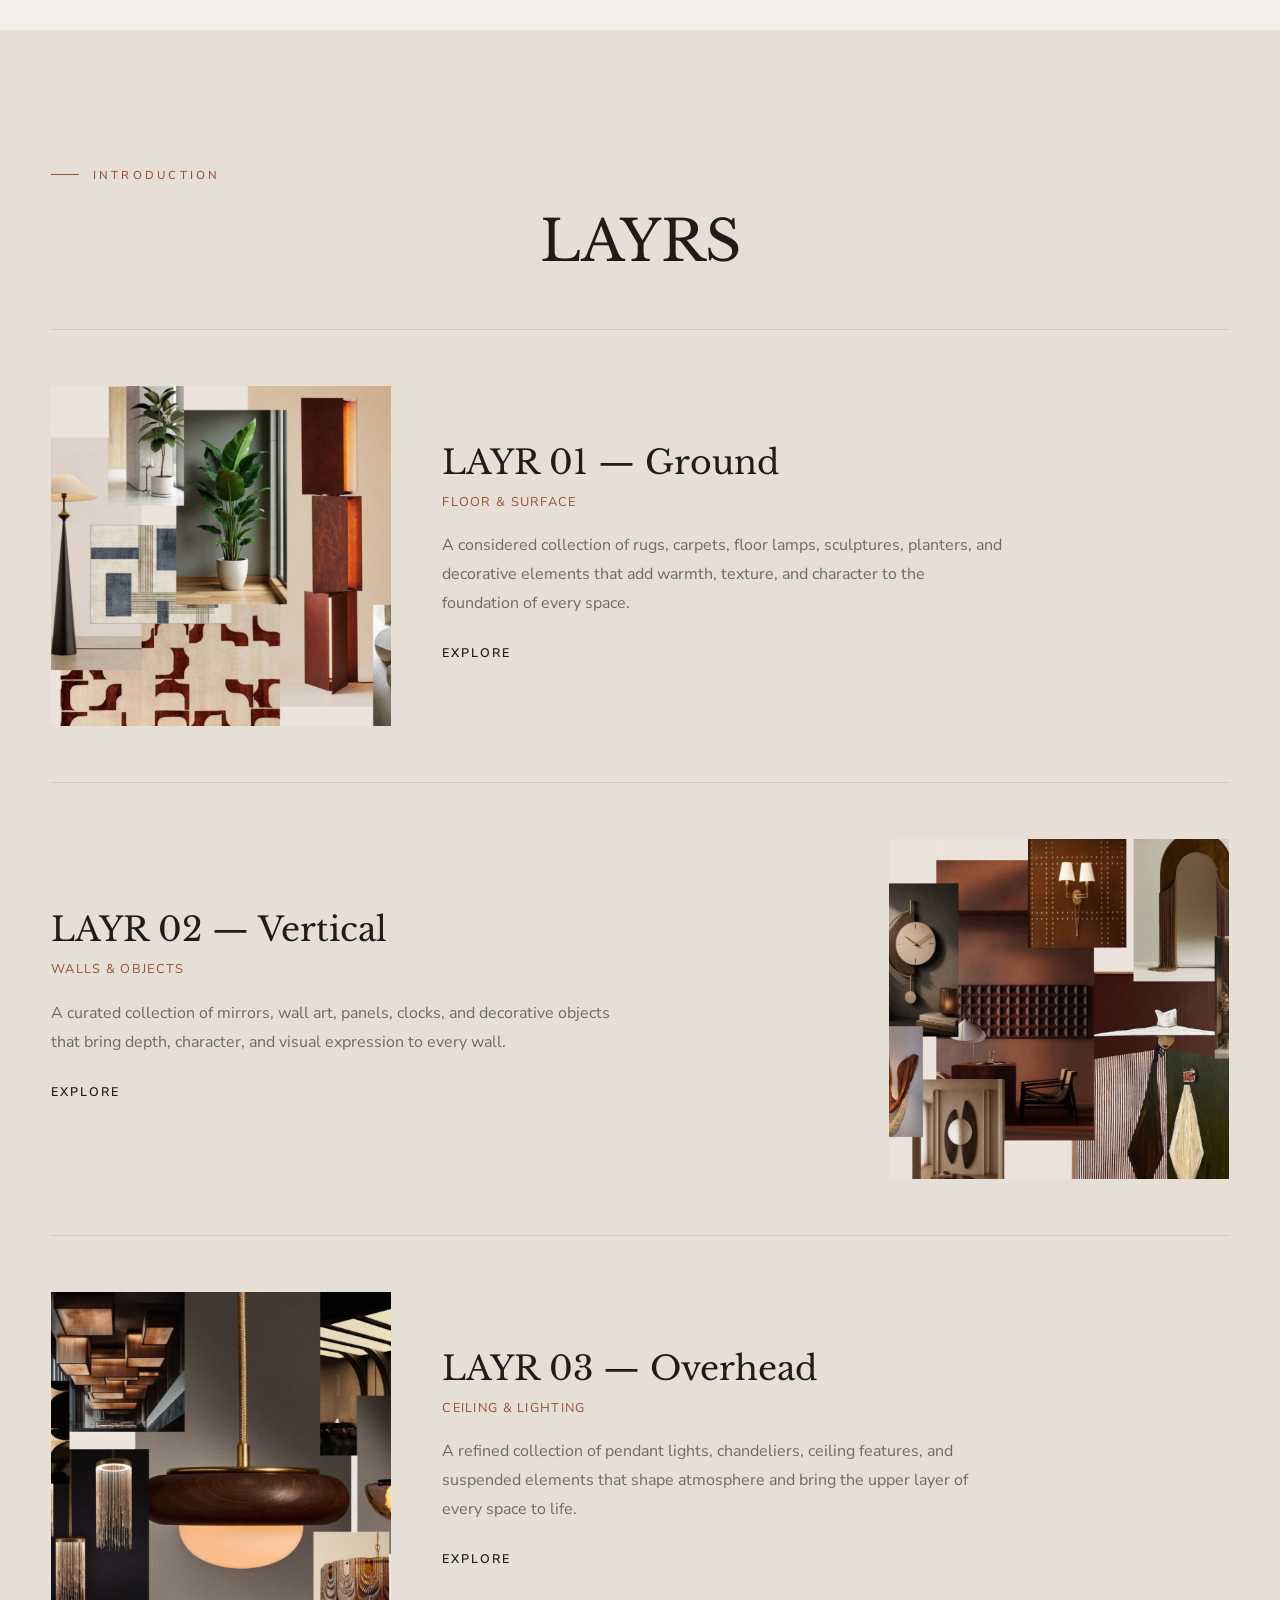
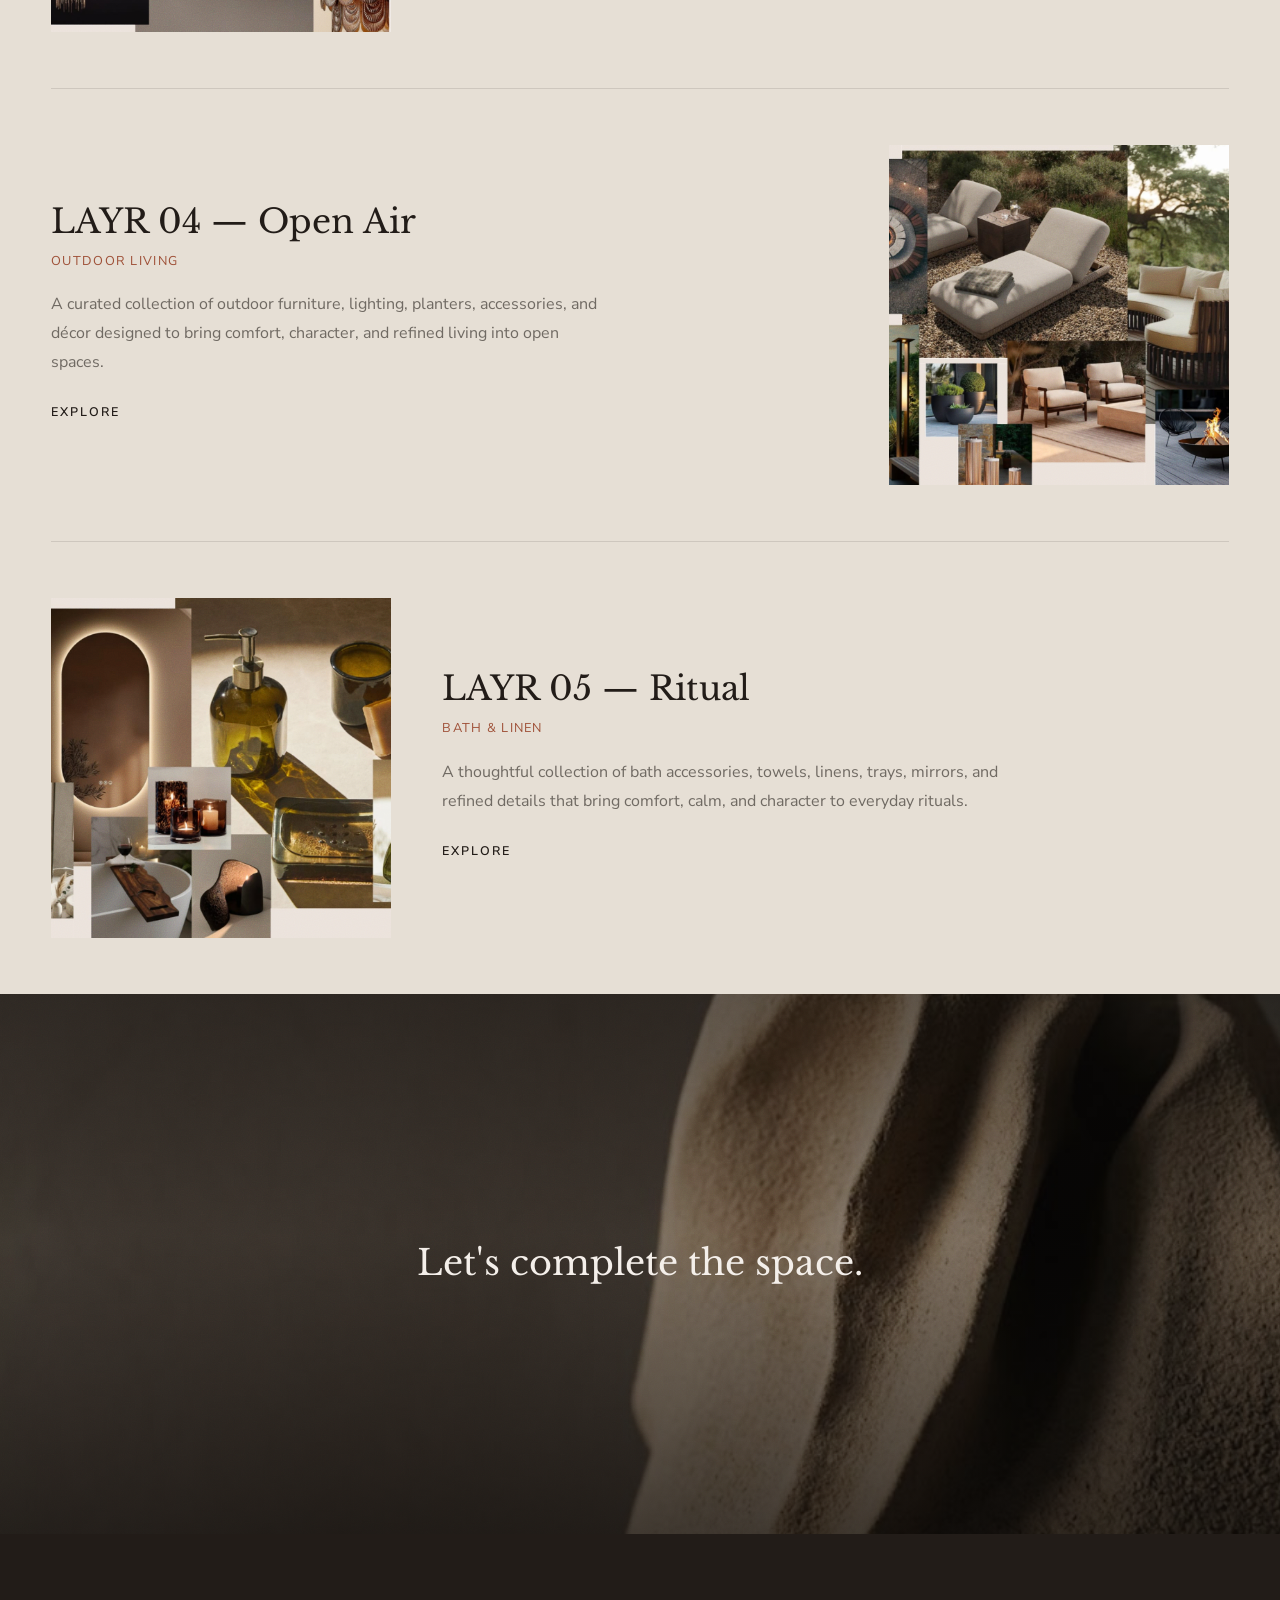
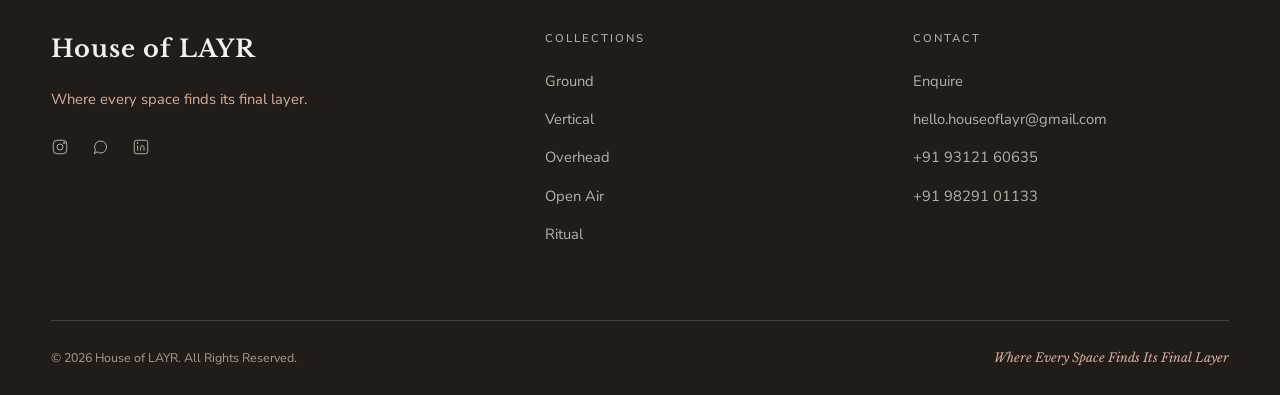
==== commit d02ecc5e: "Add brand logo mark to the header's top-left corner Processes the uploaded logo (a flat-black-backgr" ====
--- a/index.html
+++ b/index.html
@@ -18,6 +18,7 @@
 <!-- ============================= HEADER ============================= -->
 <header class="site-header theme-on-dark">
   <div class="wrap">
+    <a href="index.html" aria-label="House of LAYR — Home"><img src="img/brand-logo.png" alt="House of LAYR" class="brand-logo"></a>
     <nav class="nav-main">
       <ul class="nav-links">
         <li><a href="index.html" class="is-active">Home</a></li>
--- a/css/style.css
+++ b/css/style.css
@@ -263,7 +263,10 @@
   color: var(--charcoal);
 }
 .site-header.theme-on-dark:not(.is-scrolled){ color: var(--ivory); }
-.site-header .wrap{ display: flex; align-items: center; justify-content: flex-end; }
+.site-header .wrap{ display: flex; align-items: center; justify-content: space-between; }
+
+.brand-logo{ display: block; height: 38px; width: auto; transition: filter var(--dur-m) var(--ease-soft); }
+.site-header.theme-on-dark:not(.is-scrolled) .brand-logo{ filter: brightness(0) invert(1); }
 
 .brand{
   font-family: var(--font-serif);
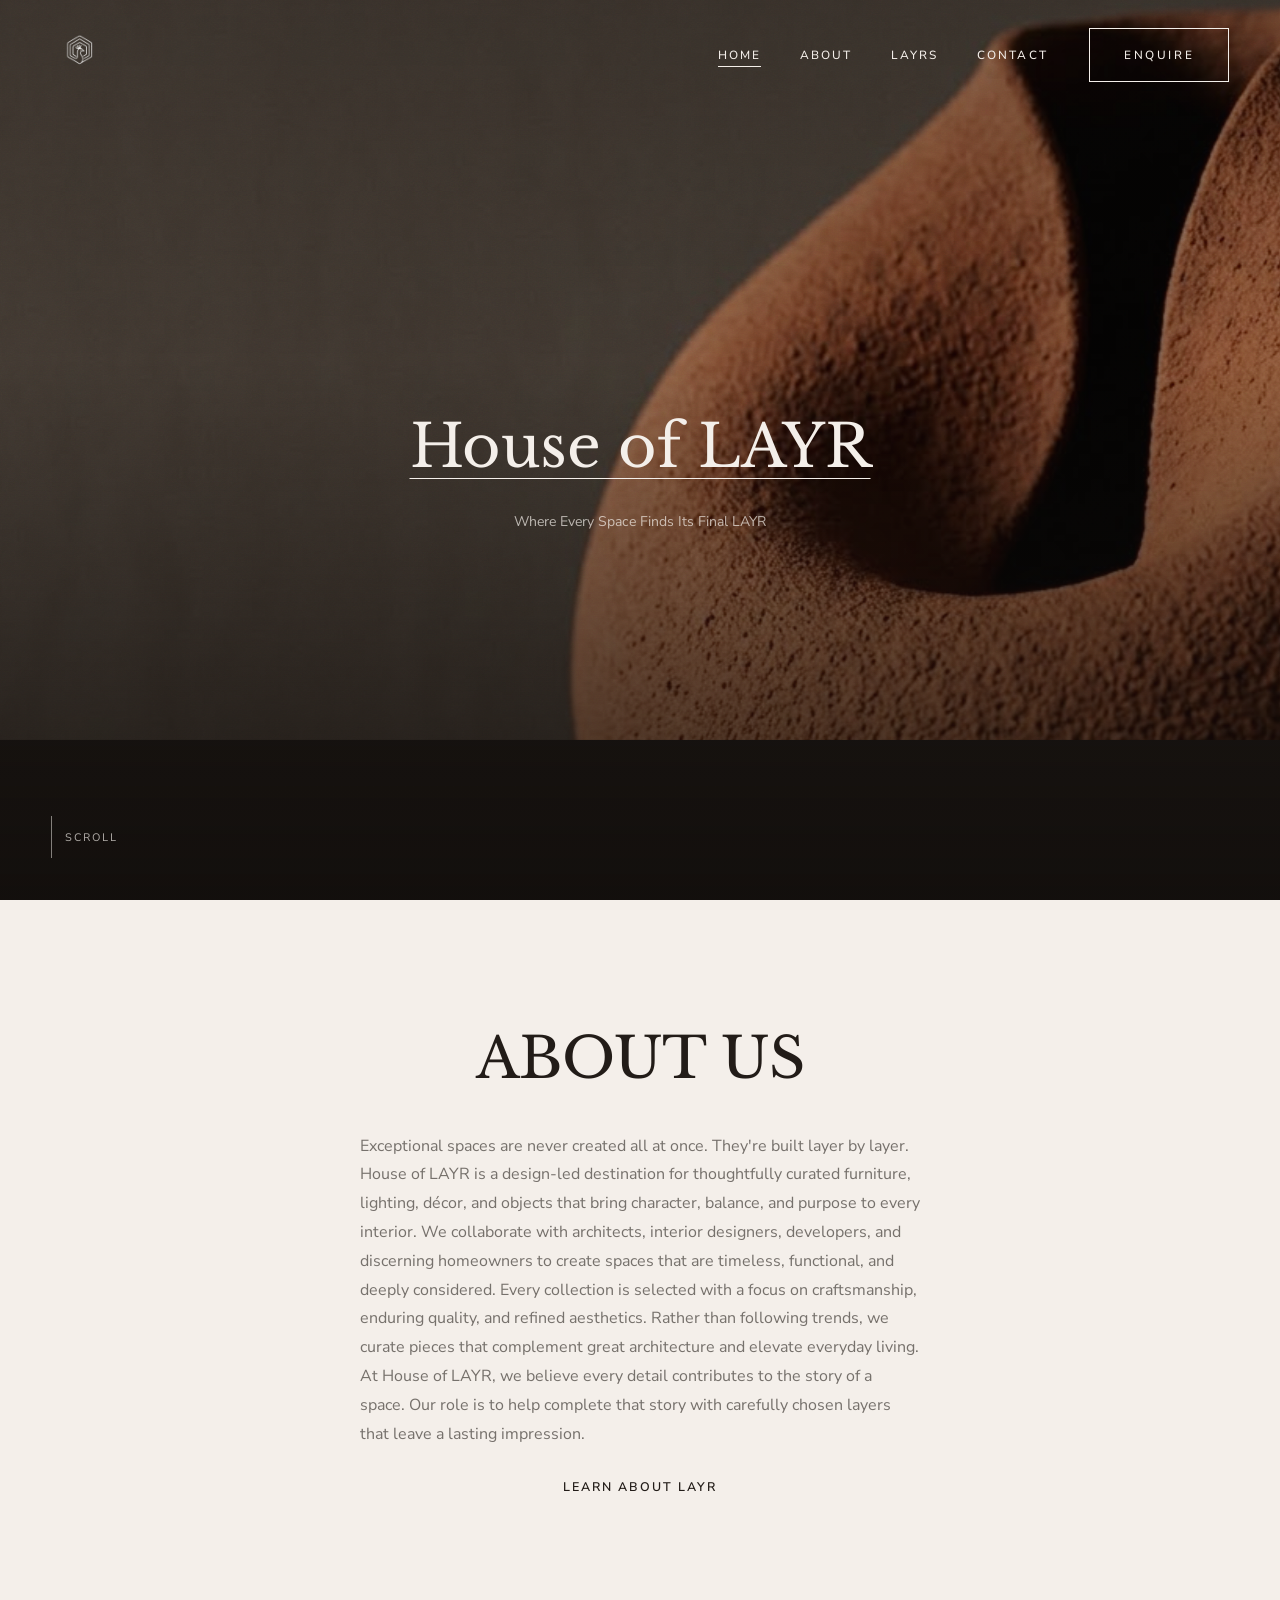
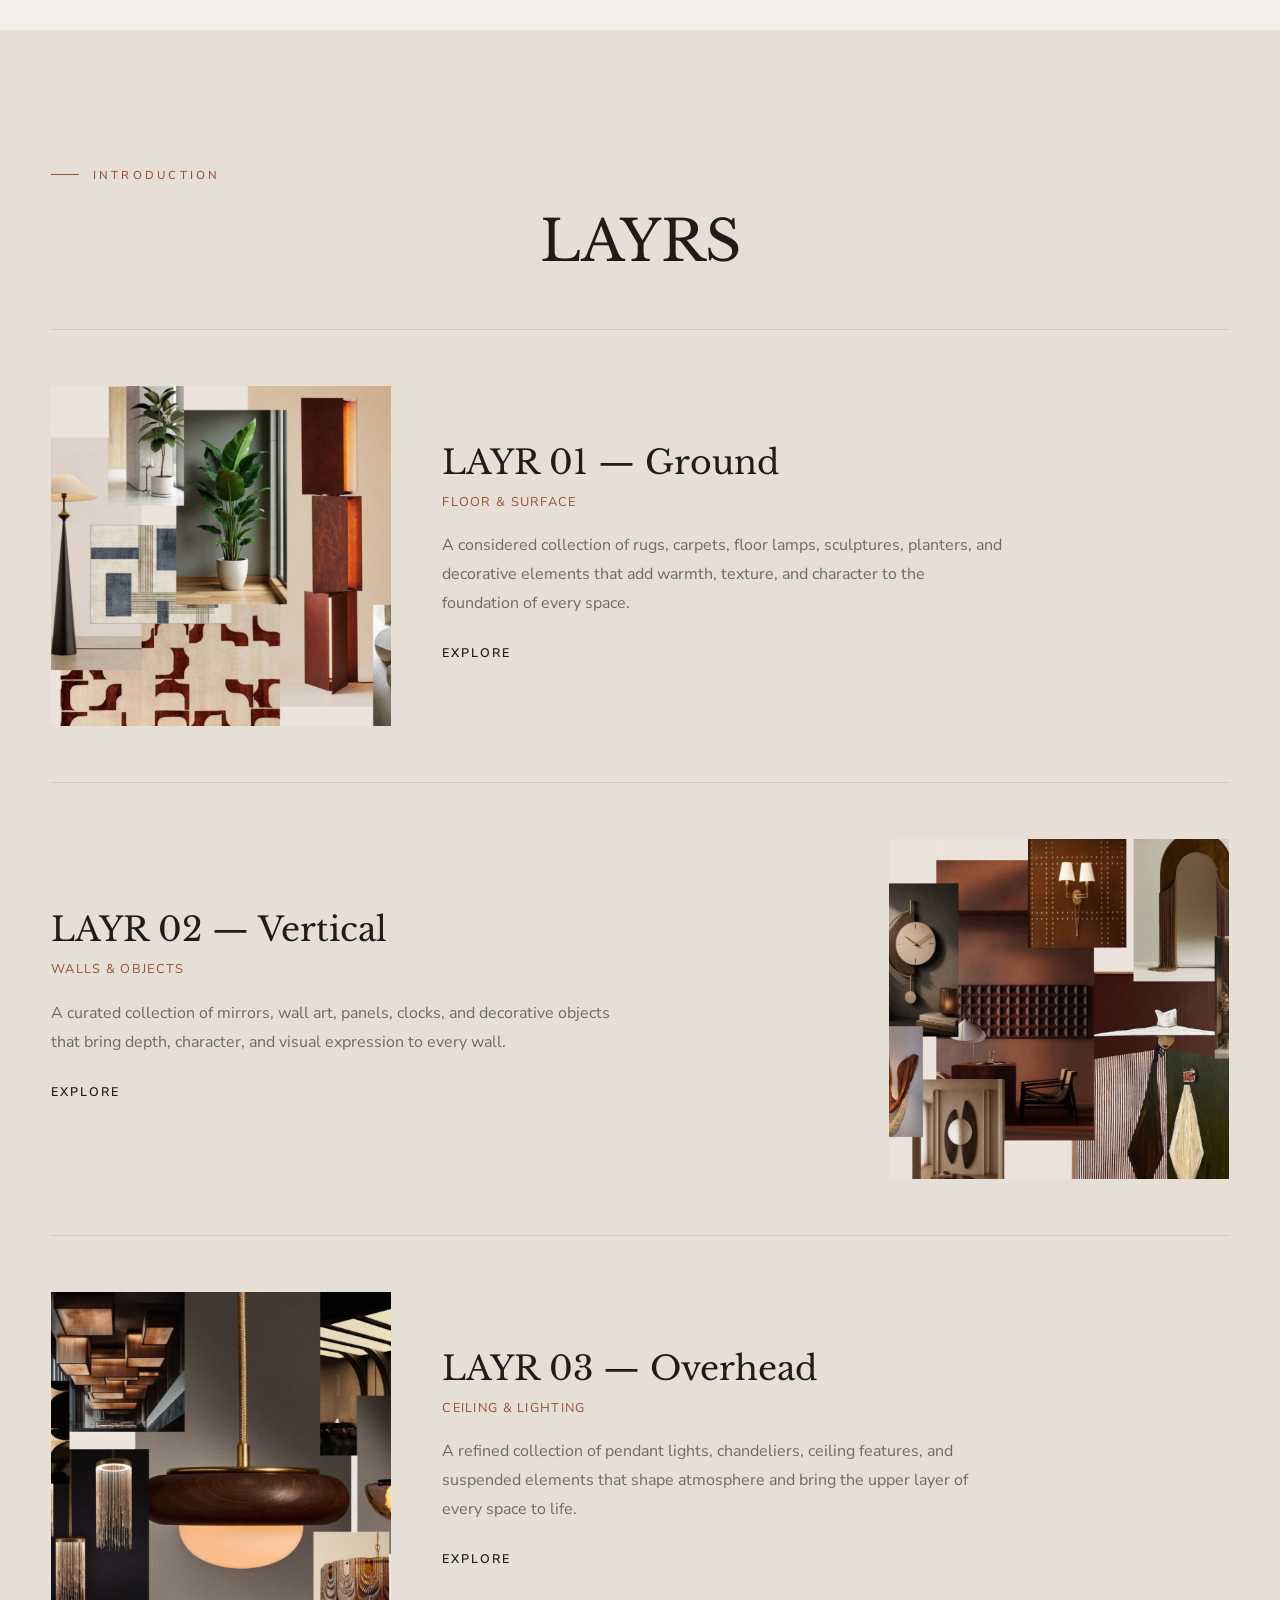
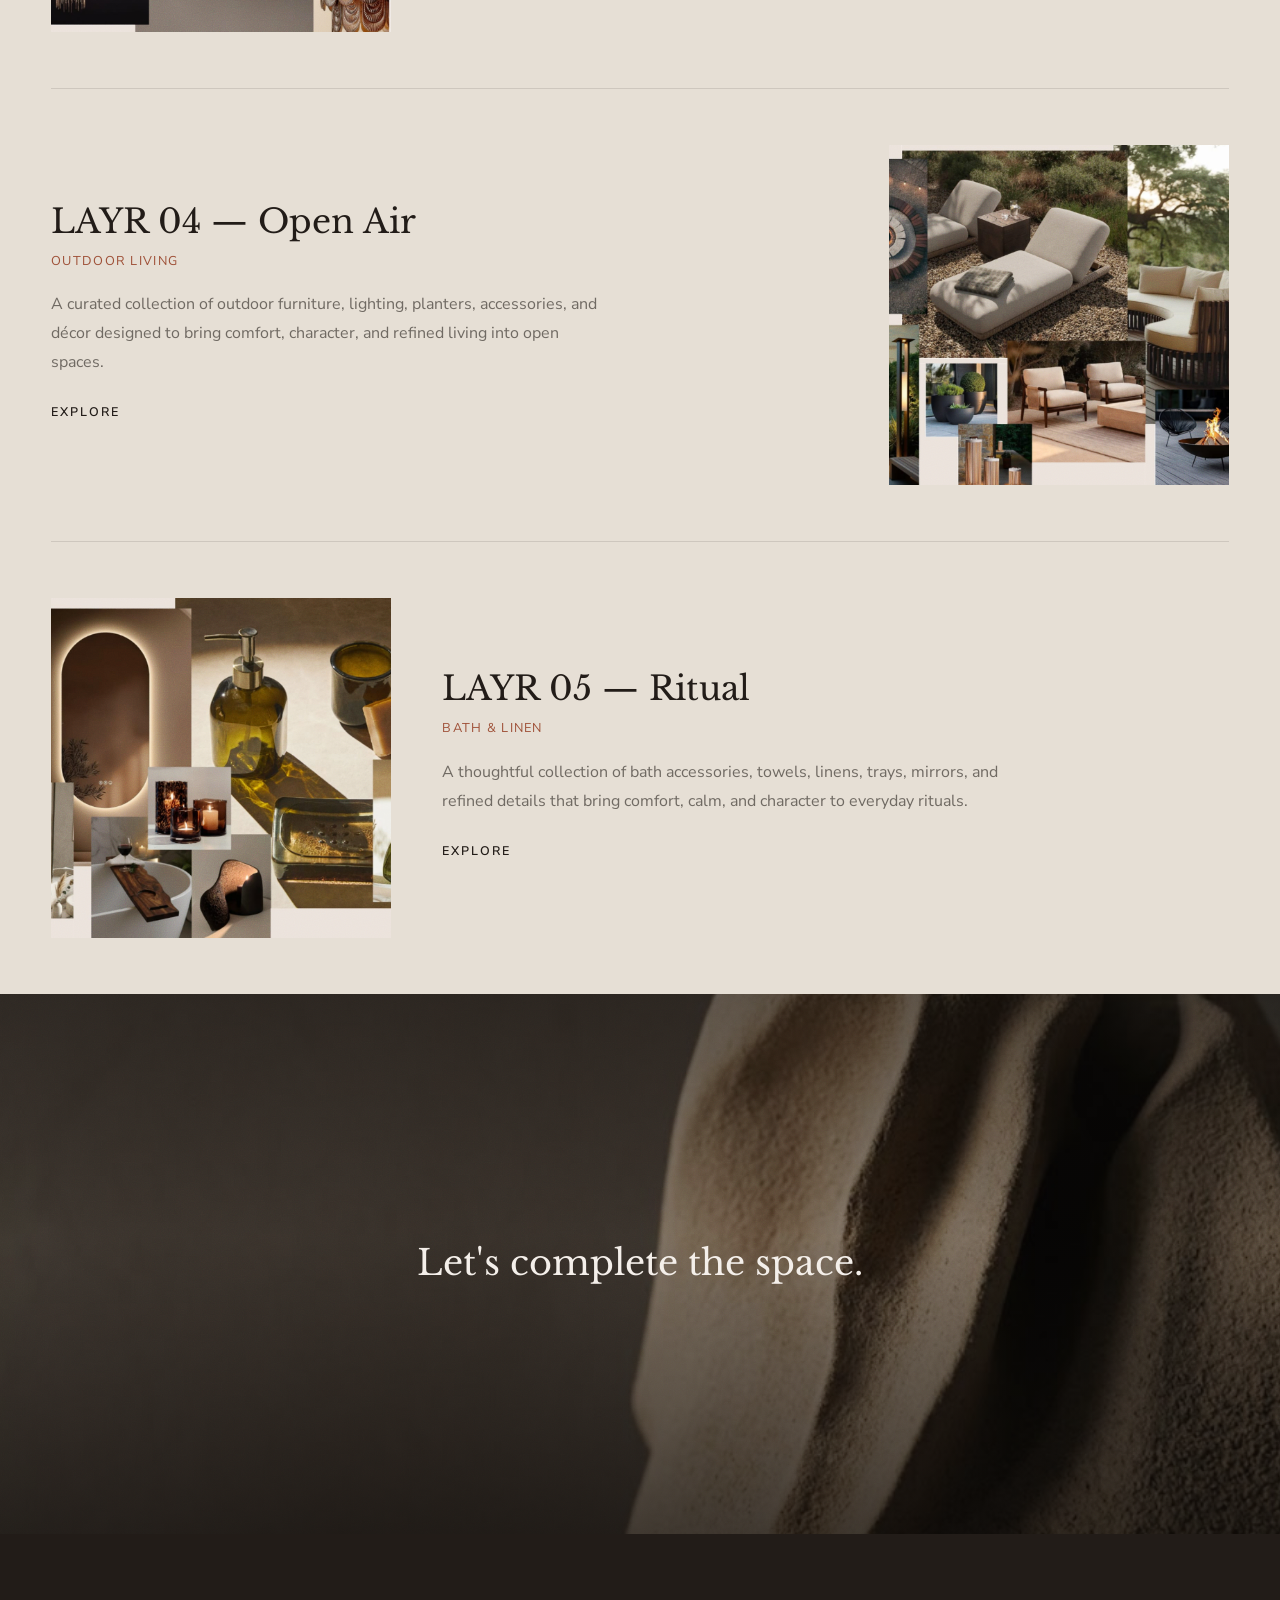
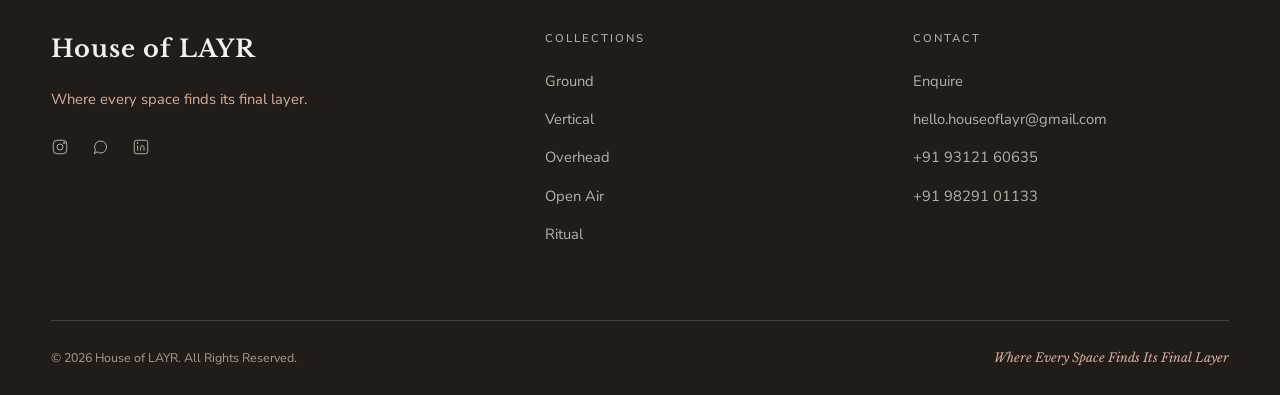
==== commit 3f7d603f: "Link Instagram and LinkedIn icons to the real profiles Replaces the placeholder https://instagram.co" ====
--- a/index.html
+++ b/index.html
@@ -172,9 +172,9 @@
         <a href="index.html" class="brand">House of LAYR</a>
         <p>Where every space finds its final layer.</p>
         <div class="footer-social" style="margin-top:1.6rem;">
-          <a href="https://instagram.com" target="_blank" rel="noopener" aria-label="Instagram" class="icon-link"><svg width="18" height="18" viewBox="0 0 24 24" fill="none" stroke="currentColor" stroke-width="1.3"><rect x="3" y="3" width="18" height="18" rx="5"/><circle cx="12" cy="12" r="4"/><circle cx="17.5" cy="6.5" r="1"/></svg></a>
+          <a href="https://www.instagram.com/houseoflayr?stkn=MWo1cnVob3Nsc2p3OQ==" target="_blank" rel="noopener" aria-label="Instagram" class="icon-link"><svg width="18" height="18" viewBox="0 0 24 24" fill="none" stroke="currentColor" stroke-width="1.3"><rect x="3" y="3" width="18" height="18" rx="5"/><circle cx="12" cy="12" r="4"/><circle cx="17.5" cy="6.5" r="1"/></svg></a>
           <a href="https://wa.me/919829101133" target="_blank" rel="noopener" aria-label="WhatsApp" class="icon-link"><svg width="18" height="18" viewBox="0 0 24 24" fill="none" stroke="currentColor" stroke-width="1.3"><path d="M3 21l1.6-4.8A8 8 0 1112 20a8 8 0 01-4.8-1.6L3 21z"/></svg></a>
-          <a href="https://linkedin.com" target="_blank" rel="noopener" aria-label="LinkedIn" class="icon-link"><svg width="18" height="18" viewBox="0 0 24 24" fill="none" stroke="currentColor" stroke-width="1.3"><rect x="3" y="3" width="18" height="18" rx="3"/><line x1="7.5" y1="10" x2="7.5" y2="17"/><circle cx="7.5" cy="6.7" r="0.6" fill="currentColor"/><path d="M11.5 17v-4.2c0-1.6 1-2.6 2.4-2.6 1.4 0 2.1 1 2.1 2.6V17"/></svg></a>
+          <a href="https://www.linkedin.com/in/house-of-layr-465057419?utm_source=share_via&amp;utm_content=profile&amp;utm_medium=member_android" target="_blank" rel="noopener" aria-label="LinkedIn" class="icon-link"><svg width="18" height="18" viewBox="0 0 24 24" fill="none" stroke="currentColor" stroke-width="1.3"><rect x="3" y="3" width="18" height="18" rx="3"/><line x1="7.5" y1="10" x2="7.5" y2="17"/><circle cx="7.5" cy="6.7" r="0.6" fill="currentColor"/><path d="M11.5 17v-4.2c0-1.6 1-2.6 2.4-2.6 1.4 0 2.1 1 2.1 2.6V17"/></svg></a>
         </div>
       </div>
       <div class="footer-col">
--- a/css/style.css
+++ b/css/style.css
@@ -265,7 +265,7 @@
 .site-header.theme-on-dark:not(.is-scrolled){ color: var(--ivory); }
 .site-header .wrap{ display: flex; align-items: center; justify-content: space-between; }
 
-.brand-logo{ display: block; height: 38px; width: auto; transition: filter var(--dur-m) var(--ease-soft); }
+.brand-logo{ display: block; height: 56px; width: auto; transition: filter var(--dur-m) var(--ease-soft); }
 .site-header.theme-on-dark:not(.is-scrolled) .brand-logo{ filter: brightness(0) invert(1); }
 
 .brand{
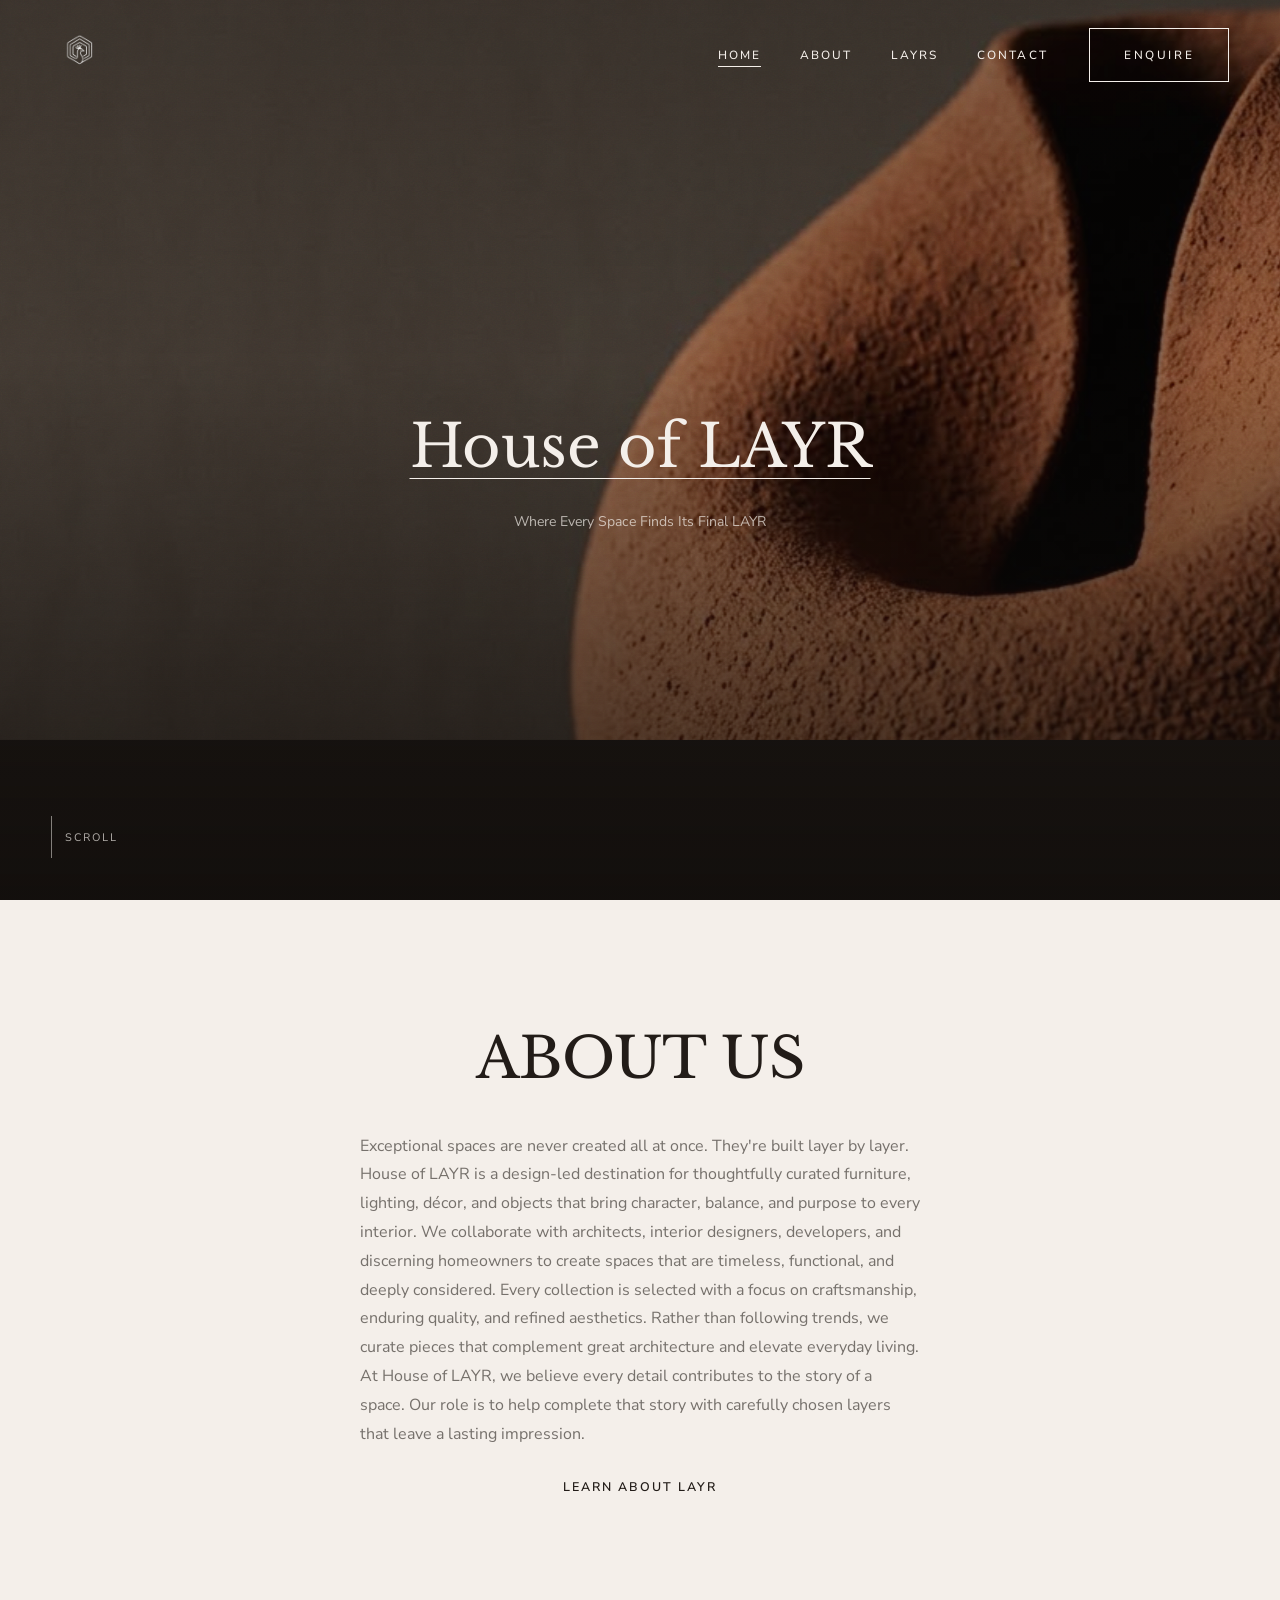
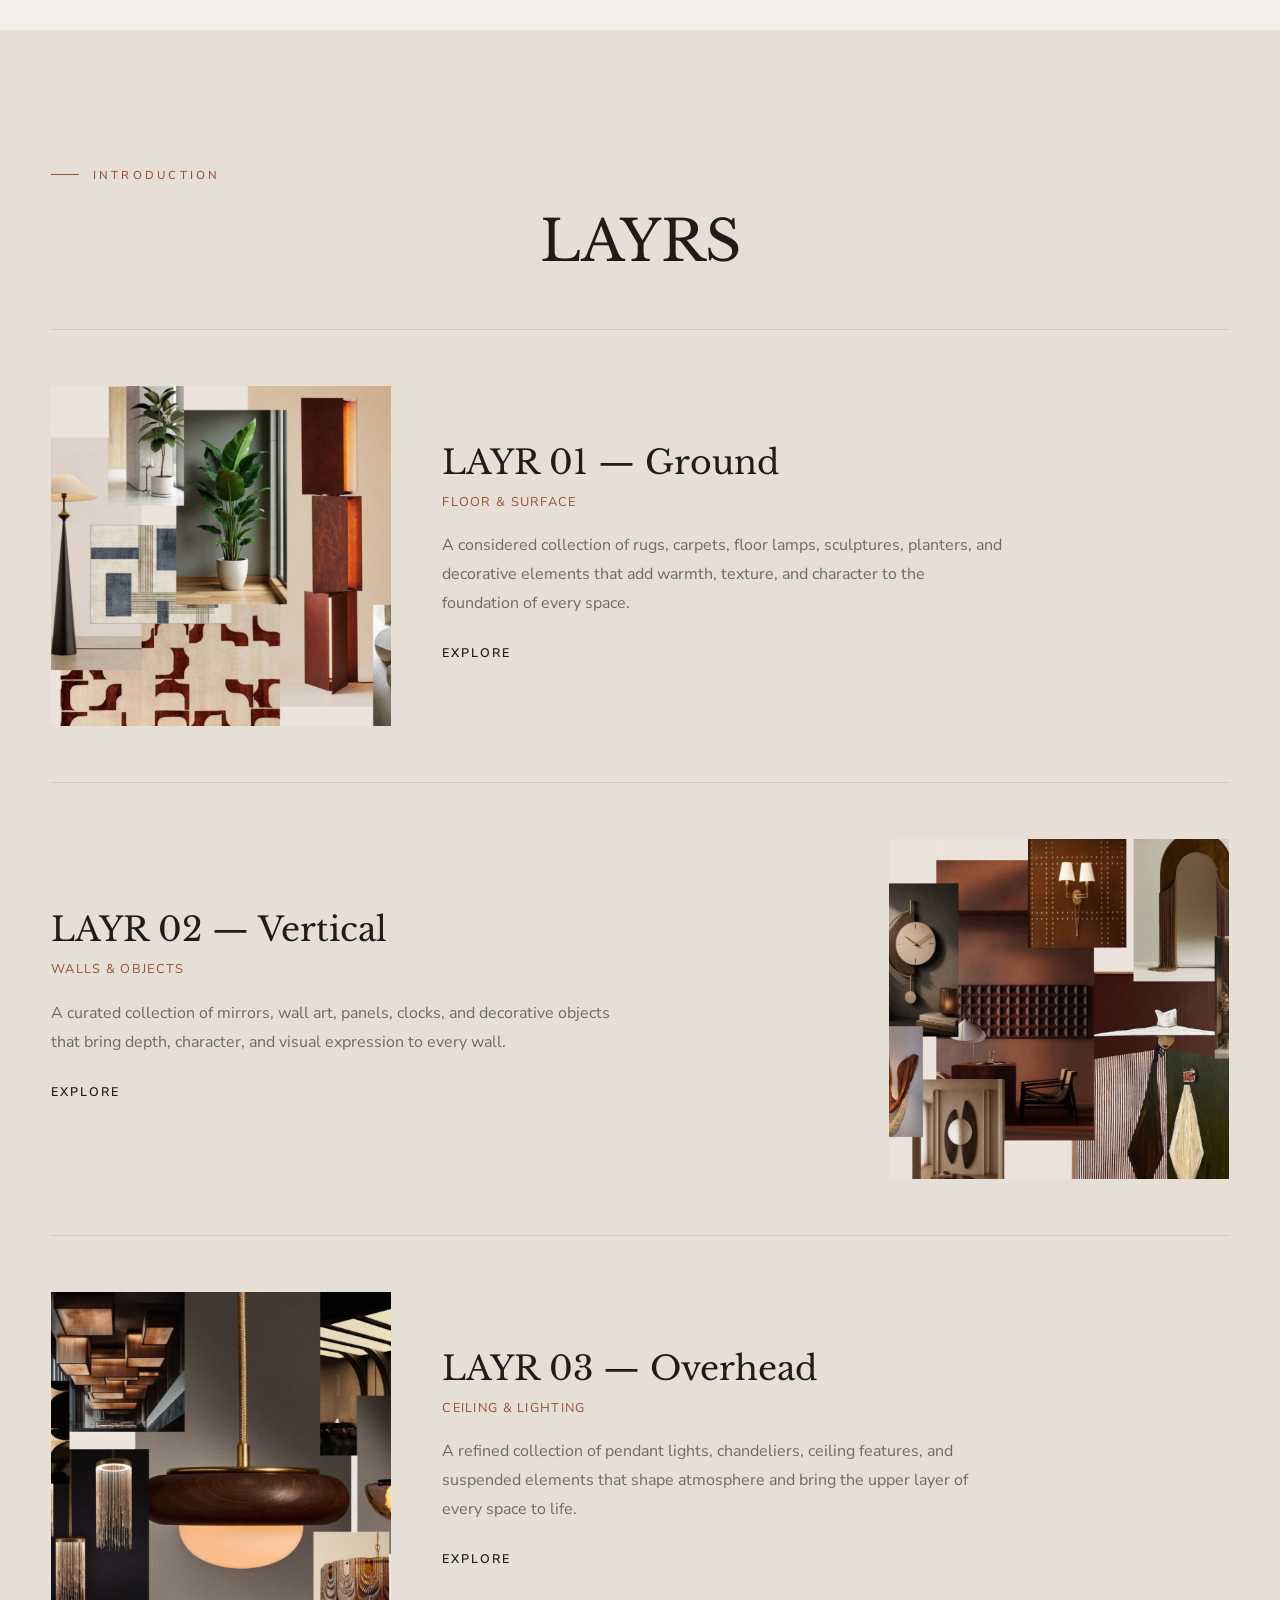
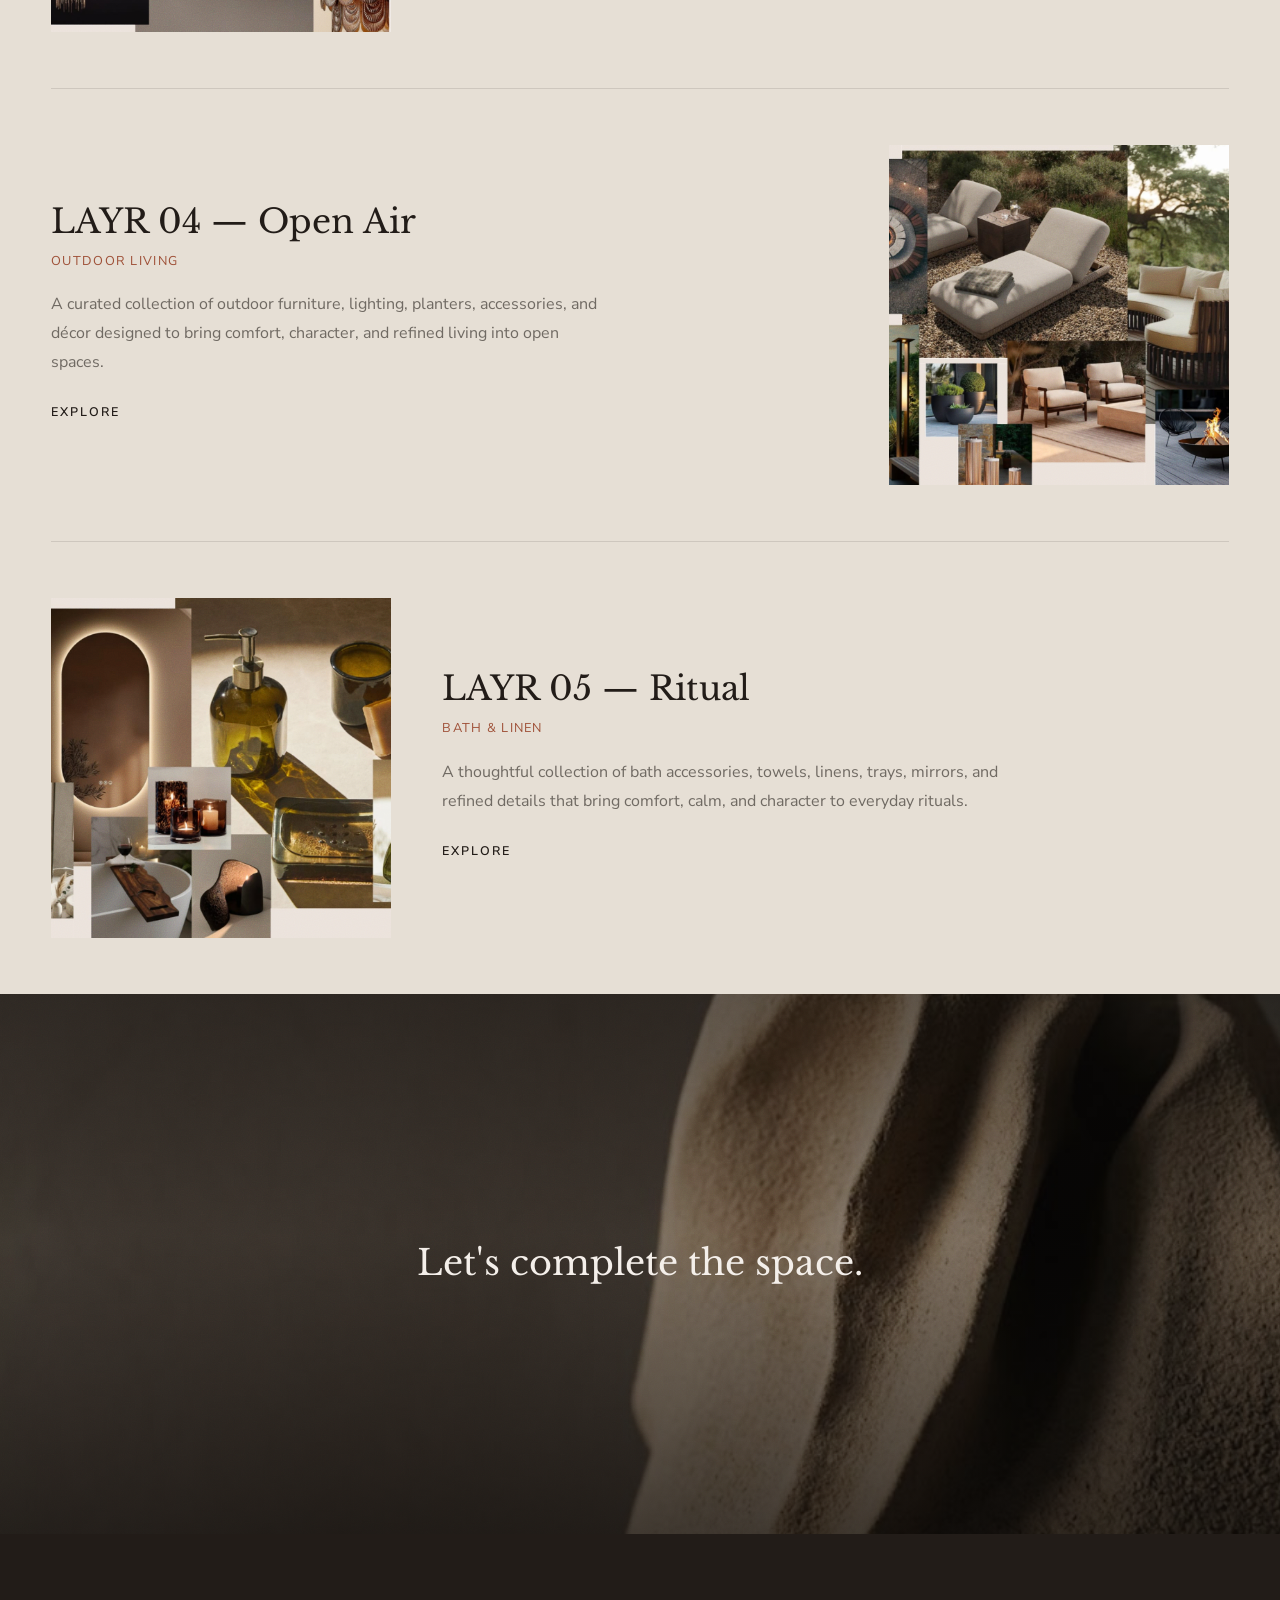
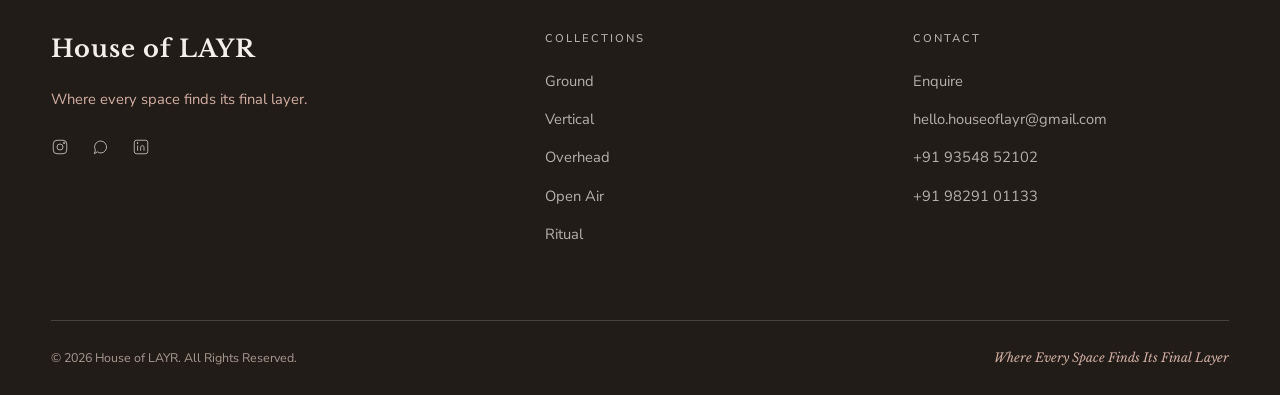
==== commit 2575bc9a: "Replace footer contact number with +91 93548 52102 Swaps out +91 93121 60635 for +91 93548 52102 in " ====
--- a/index.html
+++ b/index.html
@@ -192,7 +192,7 @@
         <ul>
           <li><a href="contact.html">Enquire</a></li>
           <li><a href="mailto:hello.houseoflayr@gmail.com">hello.houseoflayr@gmail.com</a></li>
-          <li><a href="tel:+919312160635">+91 93121 60635</a></li>
+          <li><a href="tel:+919354852102">+91 93548 52102</a></li>
           <li><a href="tel:+919829101133">+91 98291 01133</a></li>
         </ul>
       </div>
